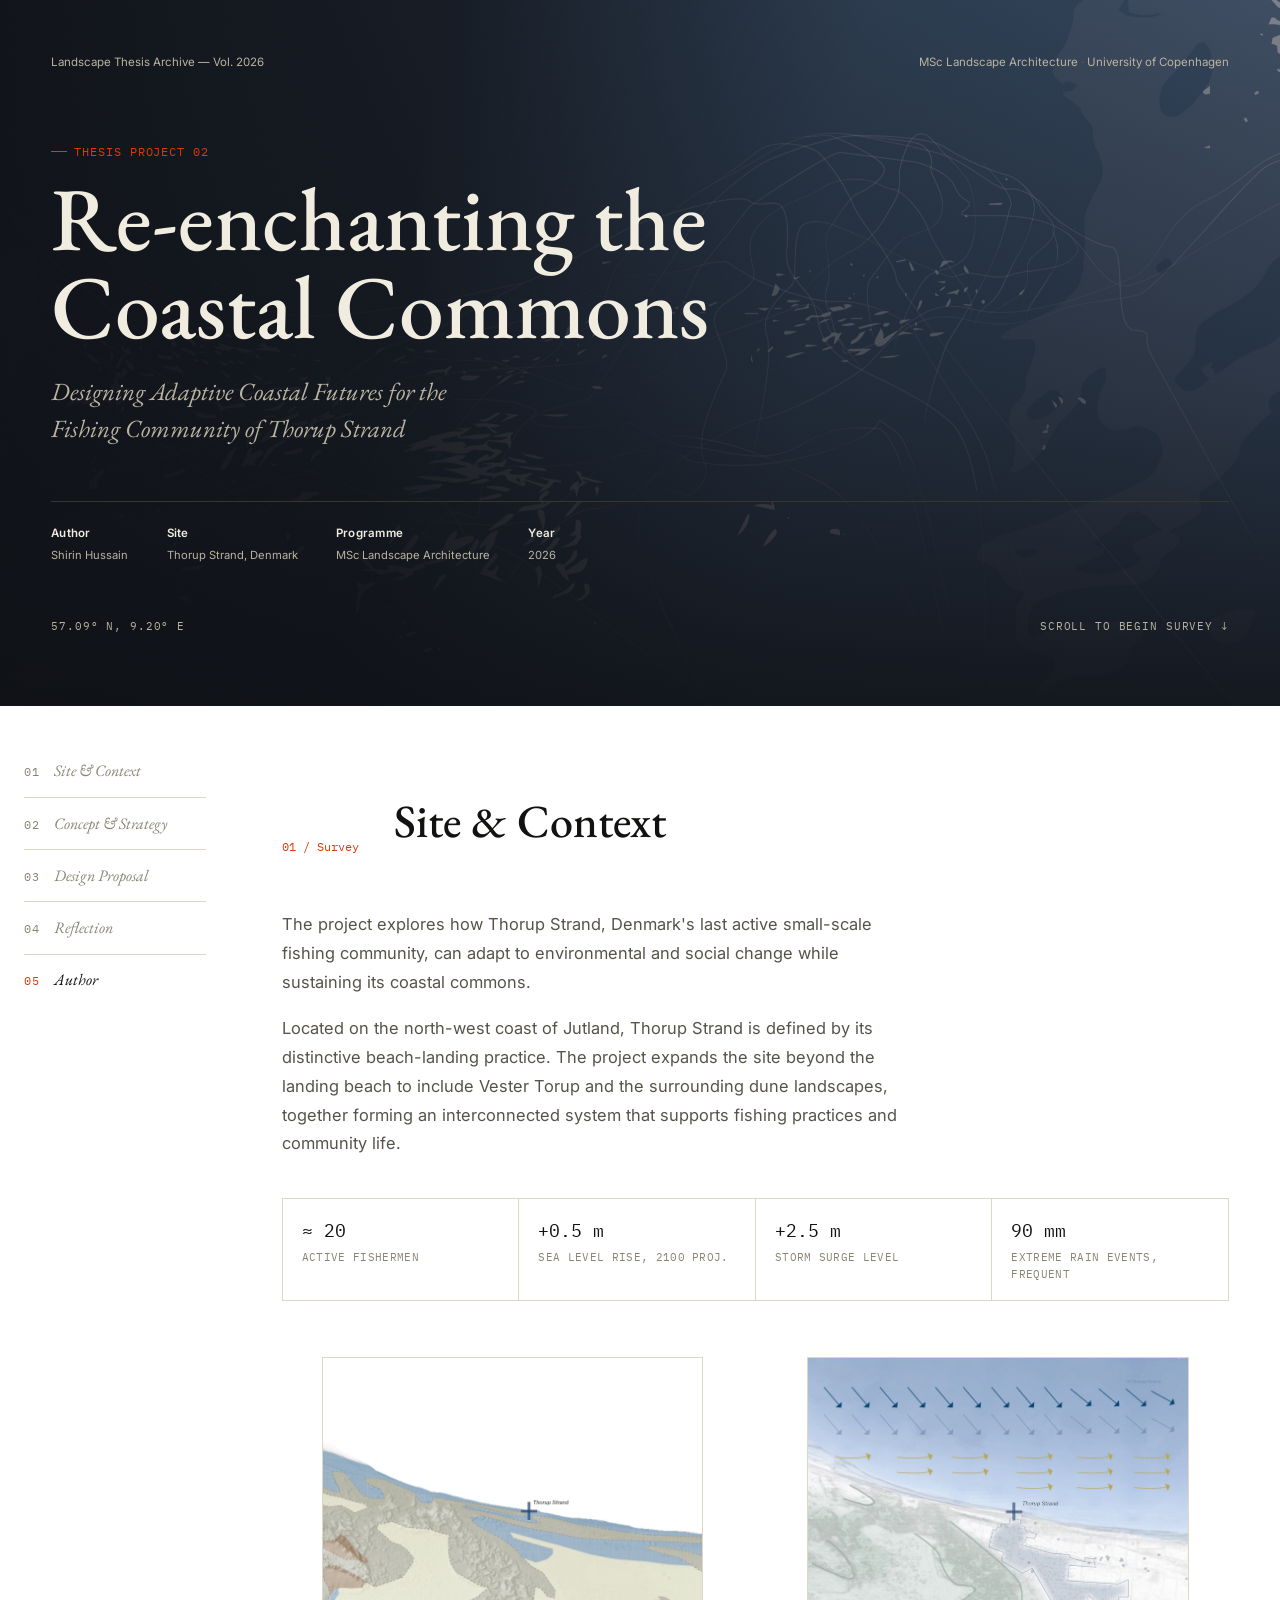
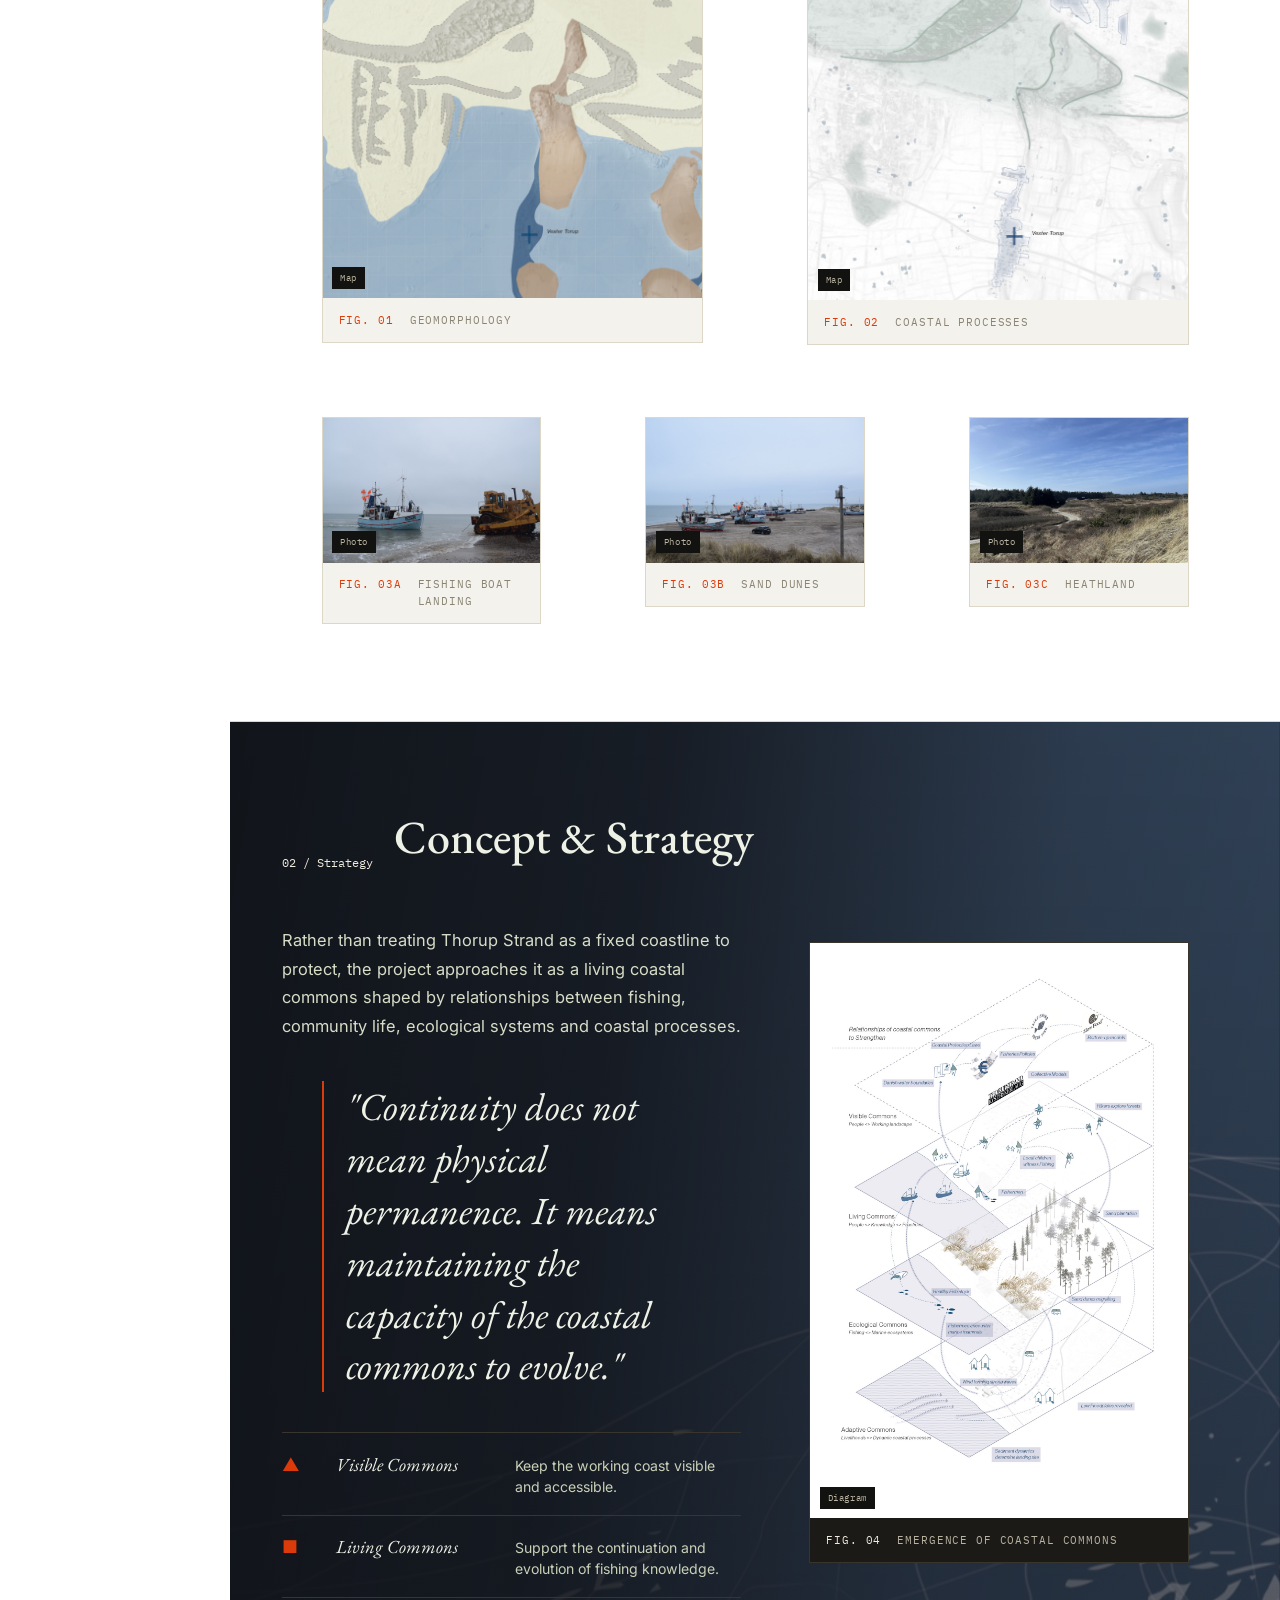
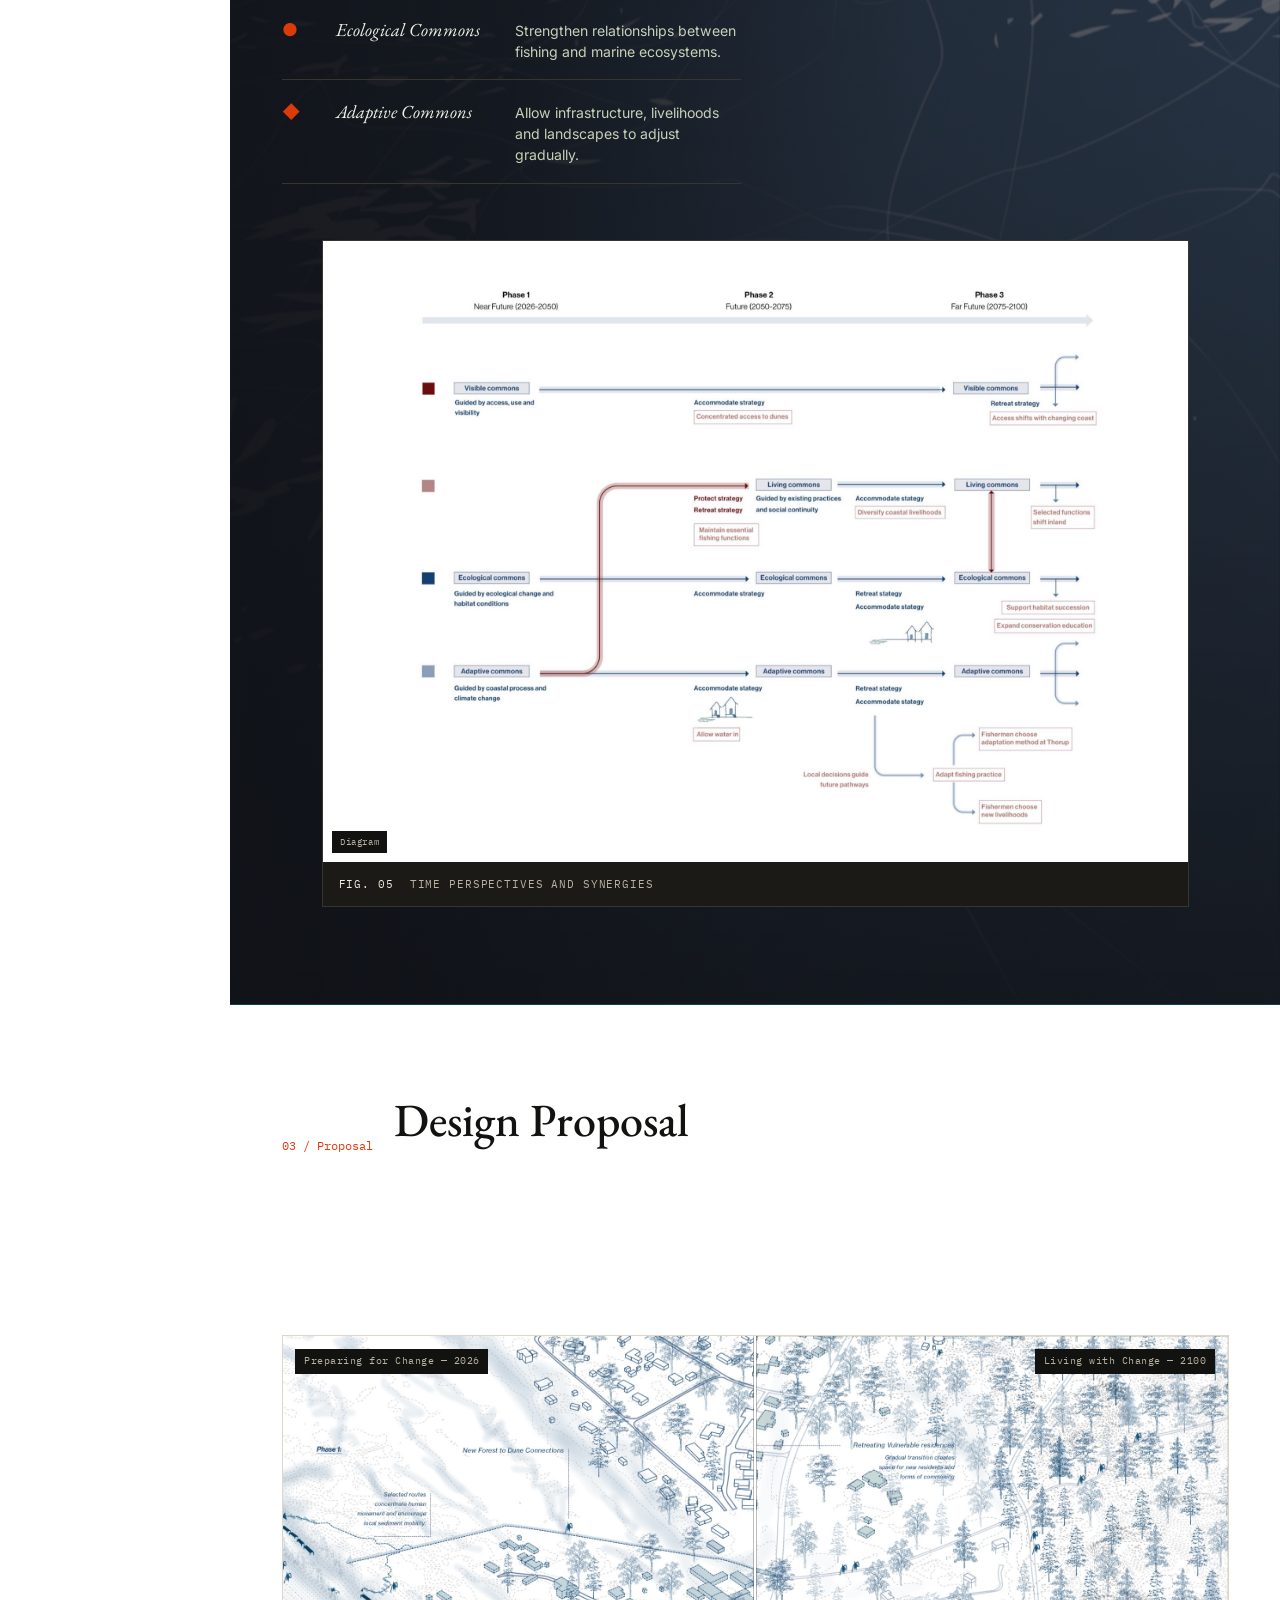
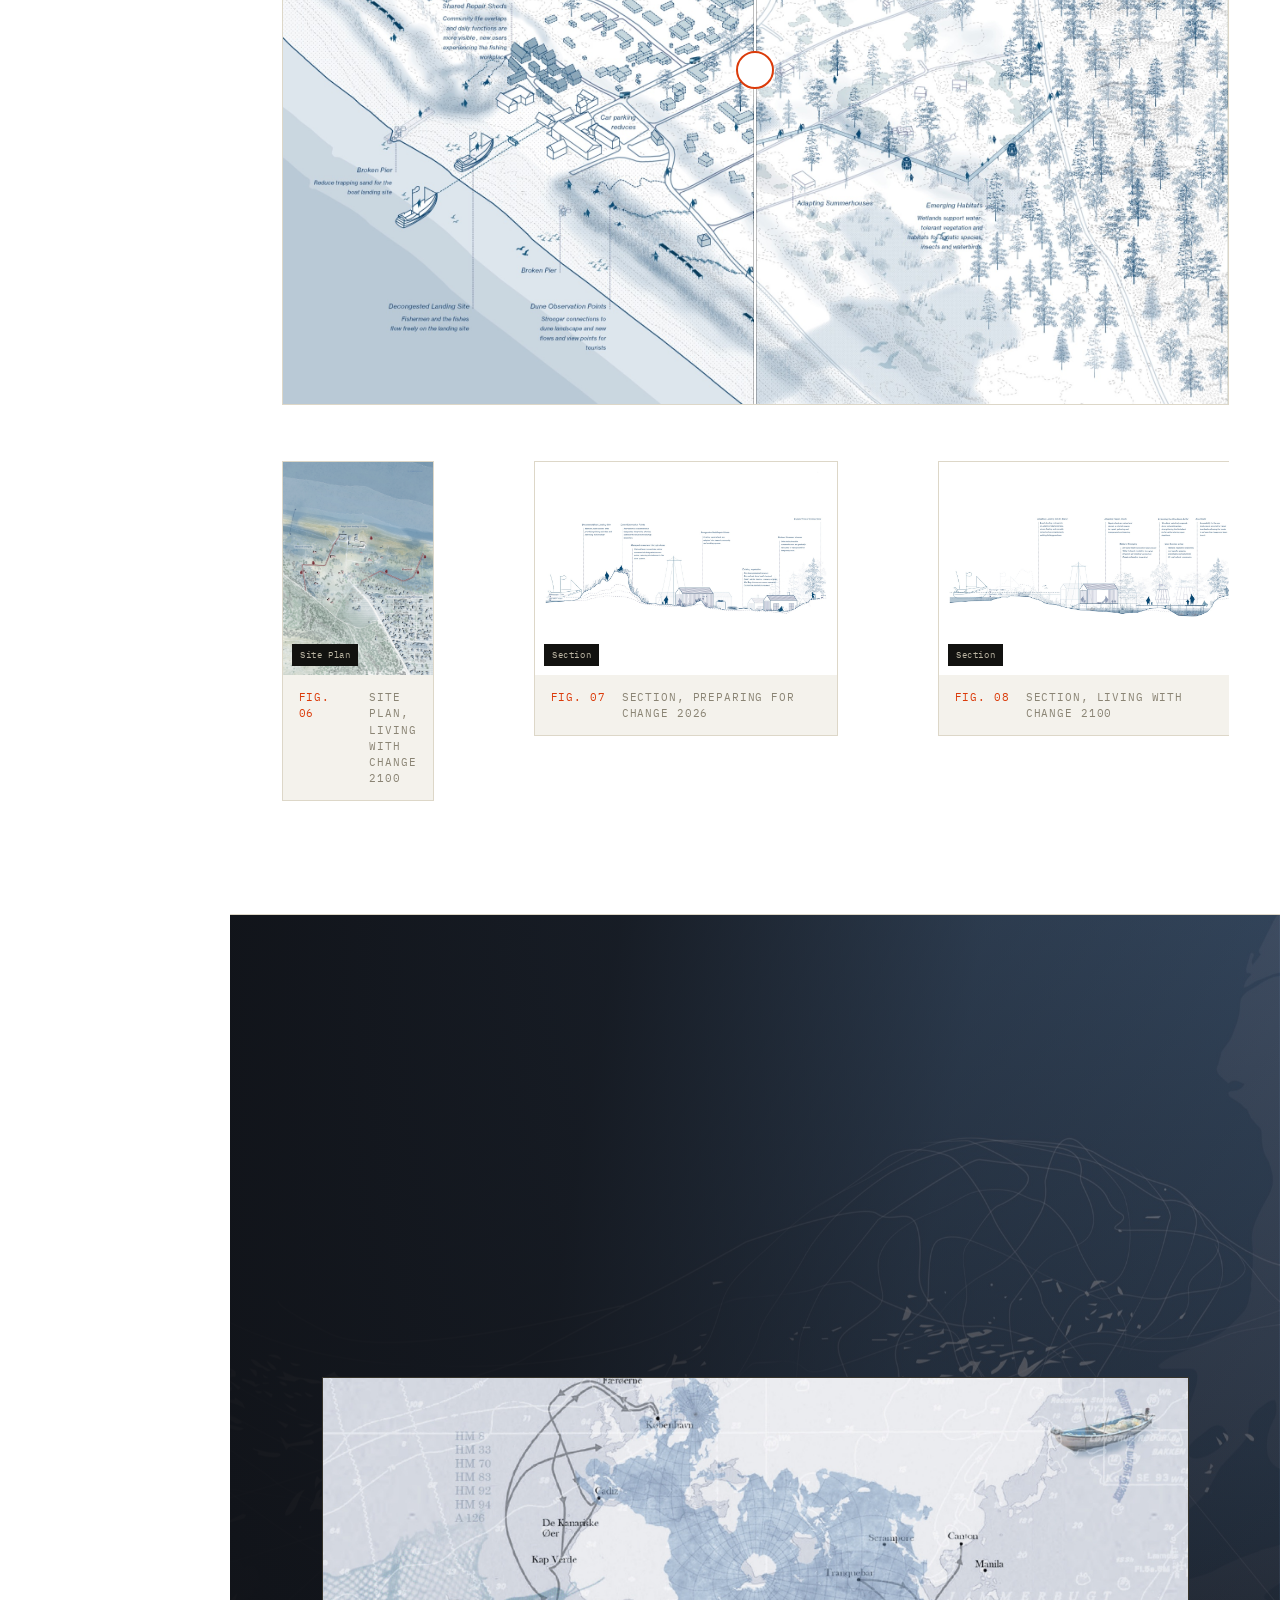
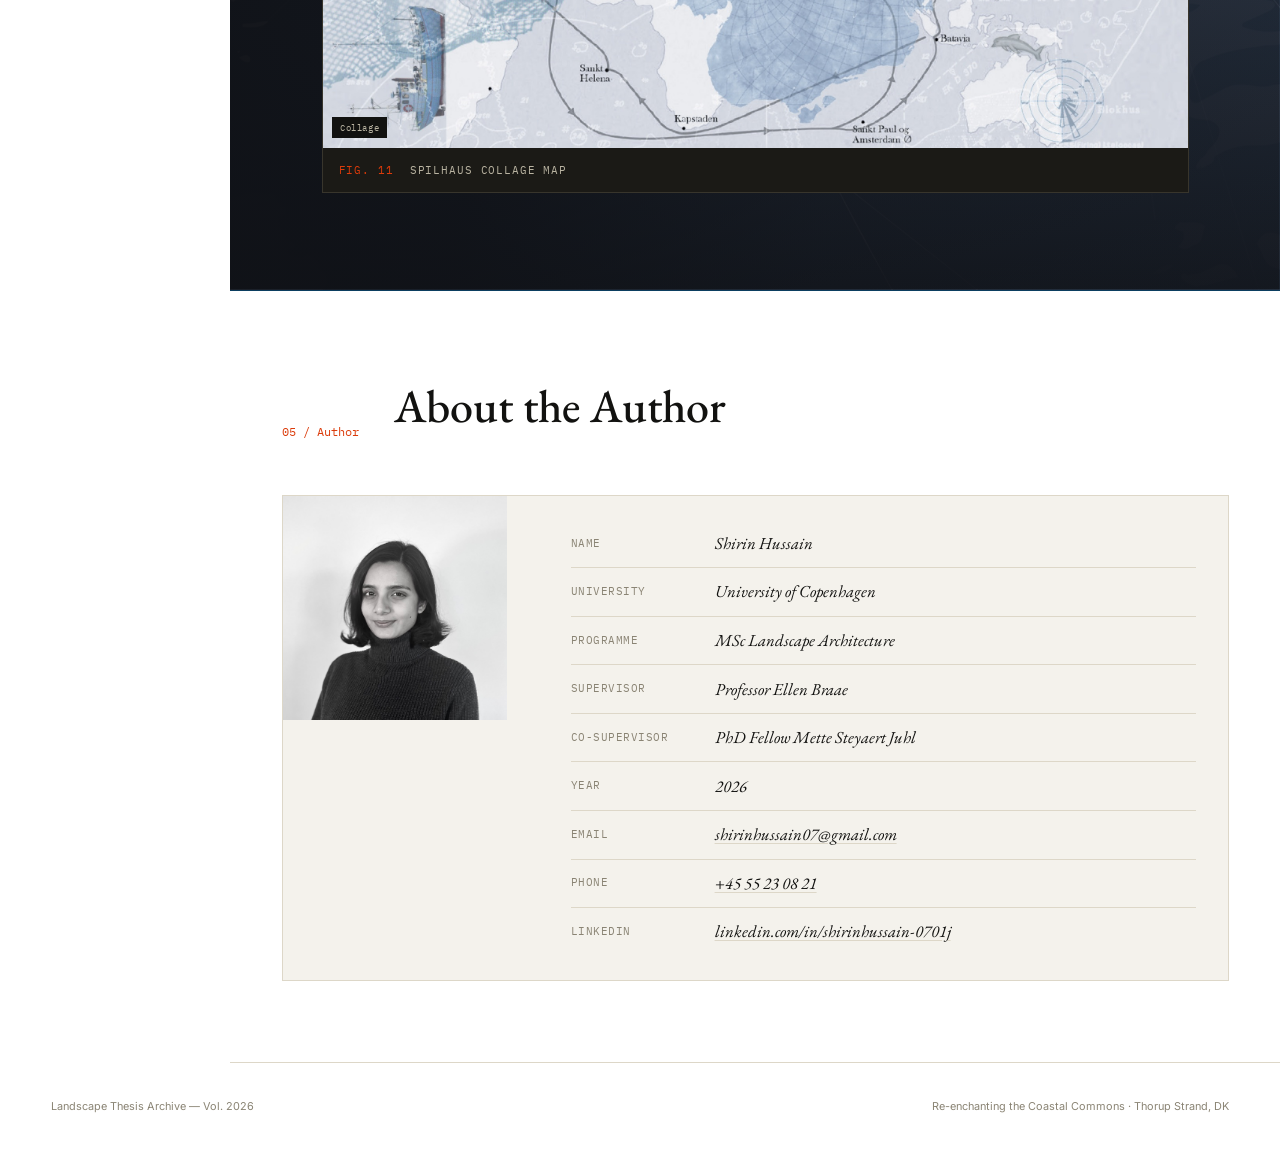
==== shirin-hussain.html @ f8115e75 "Switch site background to white, add author photo, update site text - Recolored --paper token family" ====
<!DOCTYPE html>
<html lang="en">
<head>
<meta charset="UTF-8">
<meta name="viewport" content="width=device-width, initial-scale=1.0">
<title>Re-enchanting the Coastal Commons — Landscape Thesis Archive</title>
<meta name="description" content="How Thorup Strand, Denmark's last active small-scale fishing community, can adapt to environmental and social change while sustaining its coastal commons. MSc thesis in Landscape Architecture, University of Copenhagen.">
<link rel="preconnect" href="https://fonts.googleapis.com">
<link rel="preconnect" href="https://fonts.gstatic.com" crossorigin>
<link href="https://fonts.googleapis.com/css2?family=EB+Garamond:ital,wght@0,400;0,500;1,500&family=Inter:wght@400;500;600&family=IBM+Plex+Mono:wght@400;500&display=swap" rel="stylesheet">
<link rel="stylesheet" href="css/style.css?v=3">
<style>
#concept.on-moss,
#reflection.on-ink{
  background-image:linear-gradient(100deg, rgba(15,17,22,.95) 0%, rgba(15,17,22,.82) 32%, rgba(15,17,22,.35) 62%, rgba(15,17,22,.15) 100%), linear-gradient(180deg, rgba(15,17,22,.25) 0%, rgba(15,17,22,.55) 55%, rgba(15,17,22,.9) 100%), url('assets/shirin-hussain/hero.jpg');
  background-size:cover;
  background-position:center 40%;
  border-bottom-color:#0b3e60;
}
</style>
</head>
<body>

<!-- HERO -->
<section class="hero" style="background-image:linear-gradient(100deg, rgba(15,17,22,.95) 0%, rgba(15,17,22,.82) 32%, rgba(15,17,22,.35) 62%, rgba(15,17,22,.15) 100%), linear-gradient(180deg, rgba(15,17,22,.25) 0%, rgba(15,17,22,.55) 55%, rgba(15,17,22,.9) 100%), url('assets/shirin-hussain/hero.jpg');background-size:cover;background-position:center 40%;">
  <div class="wrap gutter">
    <div class="hero-nav">
      <span>Landscape Thesis Archive — Vol. 2026</span>
      <span>MSc Landscape Architecture <span class="dot">·</span> University of Copenhagen</span>
    </div>

    <div class="hero-body">
      <div class="hero-eyebrow mono">Thesis Project 02</div>
      <h1 class="hero-title">Re-enchanting the Coastal Commons</h1>
      <p class="hero-subtitle">Designing Adaptive Coastal Futures for the Fishing Community of Thorup Strand</p>

      <div class="hero-meta">
        <div><strong>Author</strong>Shirin Hussain</div>
        <div><strong>Site</strong>Thorup Strand, Denmark</div>
        <div><strong>Programme</strong>MSc Landscape Architecture</div>
        <div><strong>Year</strong>2026</div>
      </div>
    </div>

    <div class="hero-coords mono">
      <span>57.09° N, 9.20° E</span>
      <span class="scroll-cue">Scroll to begin survey ↓</span>
    </div>
  </div>
</section>

<div class="shell">
  <nav class="rail" aria-label="Chapters">
    <a href="#site" data-target="site"><span class="n mono">01</span><span class="t">Site &amp; Context</span></a>
    <a href="#concept" data-target="concept"><span class="n mono">02</span><span class="t">Concept &amp; Strategy</span></a>
    <a href="#proposal" data-target="proposal"><span class="n mono">03</span><span class="t">Design Proposal</span></a>
    <a href="#reflection" data-target="reflection"><span class="n mono">04</span><span class="t">Reflection</span></a>
    <a href="#author" data-target="author"><span class="n mono">05</span><span class="t">Author</span></a>
  </nav>

  <main class="main">

    <!-- CHAPTER 01 -->
    <section class="chapter" id="site">
      <div class="wrap">
        <div class="chapter-head reveal pre">
          <span class="chapter-num">01 / Survey</span>
          <h2 class="chapter-title">Site &amp; Context</h2>
        </div>

        <div class="prose reveal pre">
          <p>The project explores how Thorup Strand, Denmark's last active small-scale fishing community, can adapt to environmental and social change while sustaining its coastal commons.</p>
        </div>
        <div class="prose reveal pre">
          <p>Located on the north-west coast of Jutland, Thorup Strand is defined by its distinctive beach-landing practice. The project expands the site beyond the landing beach to include Vester Torup and the surrounding dune landscapes, together forming an interconnected system that supports fishing practices and community life.</p>
        </div>

        <div class="stats reveal pre">
          <div class="stat"><div class="v">≈ 20</div><div class="k mono">Active Fishermen</div></div>
          <div class="stat"><div class="v">+0.5 m</div><div class="k mono">Sea Level Rise, 2100 Proj.</div></div>
          <div class="stat"><div class="v">+2.5 m</div><div class="k mono">Storm Surge Level</div></div>
          <div class="stat"><div class="v">90 mm</div><div class="k mono">Extreme Rain Events, Frequent</div></div>
        </div>

        <div class="plate-grid two even reveal pre">
          <figure class="plate">
            <div class="plate-art" style="aspect-ratio:1544/2200;">
              <img class="plate-img" src="assets/shirin-hussain/fig-01-geomorphology.jpg" alt="Geomorphology map of the Thorup Strand and Vester Torup dune landscape">
              <span class="tag">Map</span>
            </div>
            <figcaption class="plate-cap"><span class="fig mono">Fig. 01</span><span class="desc mono">Geomorphology</span></figcaption>
          </figure>
          <figure class="plate">
            <div class="plate-art" style="aspect-ratio:1539/2200;">
              <img class="plate-img" src="assets/shirin-hussain/fig-02-coastal-processes.jpg" alt="Map of coastal processes affecting Thorup Strand">
              <span class="tag">Map</span>
            </div>
            <figcaption class="plate-cap"><span class="fig mono">Fig. 02</span><span class="desc mono">Coastal processes</span></figcaption>
          </figure>
        </div>

        <div class="plate-grid three reveal pre">
          <figure class="plate">
            <div class="plate-art" style="aspect-ratio:3/2;">
              <img class="plate-img" src="assets/shirin-hussain/fig-03-01-site-photo.jpg" alt="Fishing boat landing site at Thorup Strand">
              <span class="tag">Photo</span>
            </div>
            <figcaption class="plate-cap"><span class="fig mono">Fig. 03A</span><span class="desc mono">Fishing boat landing</span></figcaption>
          </figure>
          <figure class="plate">
            <div class="plate-art" style="aspect-ratio:3/2;">
              <img class="plate-img" src="assets/shirin-hussain/fig-03-02-site-photo.jpg" alt="Sand dunes at Thorup Strand">
              <span class="tag">Photo</span>
            </div>
            <figcaption class="plate-cap"><span class="fig mono">Fig. 03B</span><span class="desc mono">Sand dunes</span></figcaption>
          </figure>
          <figure class="plate">
            <div class="plate-art" style="aspect-ratio:3/2;">
              <img class="plate-img" src="assets/shirin-hussain/fig-03-03-site-photo.jpg" alt="Heathland near Thorup Strand">
              <span class="tag">Photo</span>
            </div>
            <figcaption class="plate-cap"><span class="fig mono">Fig. 03C</span><span class="desc mono">Heathland</span></figcaption>
          </figure>
        </div>
      </div>
    </section>

    <!-- CHAPTER 02 -->
    <section class="chapter on-moss" id="concept">
      <div class="wrap">
        <div class="chapter-head reveal pre">
          <span class="chapter-num">02 / Strategy</span>
          <h2 class="chapter-title">Concept &amp; Strategy</h2>
        </div>

        <div class="split reveal pre">
          <div>
            <div class="prose">
              <p>Rather than treating Thorup Strand as a fixed coastline to protect, the project approaches it as a living coastal commons shaped by relationships between fishing, community life, ecological systems and coastal processes.</p>
            </div>

            <blockquote class="pullquote">"Continuity does not mean physical permanence. It means maintaining the capacity of the coastal commons to evolve."</blockquote>

            <ul class="legend">
              <li><span class="lsym">▲</span><span class="lname">Visible Commons</span><span class="ldesc">Keep the working coast visible and accessible.</span></li>
              <li><span class="lsym">■</span><span class="lname">Living Commons</span><span class="ldesc">Support the continuation and evolution of fishing knowledge.</span></li>
              <li><span class="lsym">●</span><span class="lname">Ecological Commons</span><span class="ldesc">Strengthen relationships between fishing and marine ecosystems.</span></li>
              <li><span class="lsym">◆</span><span class="lname">Adaptive Commons</span><span class="ldesc">Allow infrastructure, livelihoods and landscapes to adjust gradually.</span></li>
            </ul>
          </div>
          <figure class="plate"><div class="plate-art" style="aspect-ratio:1443/2200;"><img class="plate-img" src="assets/shirin-hussain/fig-04-commons-emergence.jpg" alt="Diagram of the emergence of coastal commons"><span class="tag">Diagram</span></div><figcaption class="plate-cap"><span class="fig mono">Fig. 04</span><span class="desc mono">Emergence of coastal commons</span></figcaption></figure>
        </div>

        <div class="plate-grid reveal pre">
          <figure class="plate"><div class="plate-art" style="aspect-ratio:2200/1580;"><img class="plate-img" src="assets/shirin-hussain/fig-05-time-perspectives.jpg" alt="Diagram of time perspectives and synergies"><span class="tag">Diagram</span></div><figcaption class="plate-cap"><span class="fig mono">Fig. 05</span><span class="desc mono">Time perspectives and synergies</span></figcaption></figure>
        </div>
      </div>
    </section>

    <!-- CHAPTER 03 -->
    <section class="chapter" id="proposal">
      <div class="wrap">
        <div class="chapter-head reveal pre">
          <span class="chapter-num">03 / Proposal</span>
          <h2 class="chapter-title">Design Proposal</h2>
        </div>
        <div class="prose reveal pre">
          <p>Two axonometric views of the same stretch of coast, forty years apart — drag to compare Thorup Strand preparing for change in 2026 with the commons living alongside change by 2100.</p>
        </div>

        <div class="compare reveal pre" style="aspect-ratio:2200/1555;">
          <div class="layer existing"><img class="plate-img" src="assets/shirin-hussain/fig-06-slider-2026.jpg" alt="Axonometric view of Thorup Strand preparing for change, 2026"></div>
          <div class="layer proposed" id="compareProposed"><img class="plate-img" src="assets/shirin-hussain/fig-06-slider-2100.jpg" alt="Axonometric view of Thorup Strand living with change, 2100"></div>
          <span class="tag tl">Preparing for Change — 2026</span>
          <span class="tag tr">Living with Change — 2100</span>
          <div class="handle-line" id="compareHandle"></div>
          <input type="range" min="0" max="100" value="50" aria-label="Compare Thorup Strand preparing for change against living with change" id="compareRange">
        </div>

        <div class="gallery-scroll reveal pre">
          <figure class="plate" style="flex:0 0 min(60vw,9.5rem);"><div class="plate-art" style="aspect-ratio:1547/2200;"><img class="plate-img" src="assets/shirin-hussain/fig-06-site-plan.jpg" alt="Site plan, living with change 2100"><span class="tag">Site Plan</span></div><figcaption class="plate-cap"><span class="fig mono">Fig. 06</span><span class="desc mono">Site plan, living with change 2100</span></figcaption></figure>
          <figure class="plate" style="flex:0 0 min(78vw,19rem);"><div class="plate-art" style="aspect-ratio:2200/1555;"><img class="plate-img" src="assets/shirin-hussain/fig-07-section-2026.jpg" alt="Section drawing, preparing for change 2026"><span class="tag">Section</span></div><figcaption class="plate-cap"><span class="fig mono">Fig. 07</span><span class="desc mono">Section, preparing for change 2026</span></figcaption></figure>
          <figure class="plate" style="flex:0 0 min(78vw,19rem);"><div class="plate-art" style="aspect-ratio:2200/1555;"><img class="plate-img" src="assets/shirin-hussain/fig-08-section-2100.jpg" alt="Section drawing, living with change 2100"><span class="tag">Section</span></div><figcaption class="plate-cap"><span class="fig mono">Fig. 08</span><span class="desc mono">Section, living with change 2100</span></figcaption></figure>
          <figure class="plate" style="flex:0 0 min(78vw,18rem);"><div class="plate-art" style="aspect-ratio:2200/1648;"><img class="plate-img" src="assets/shirin-hussain/fig-09-visualization-welcome.jpg" alt="Visualization: slow welcome to change"><span class="tag">Visualization</span></div><figcaption class="plate-cap"><span class="fig mono">Fig. 09</span><span class="desc mono">Slow welcome to change</span></figcaption></figure>
          <figure class="plate" style="flex:0 0 min(78vw,18rem);"><div class="plate-art" style="aspect-ratio:2200/1650;"><img class="plate-img" src="assets/shirin-hussain/fig-10-visualization-living.jpg" alt="Visualization: living with change"><span class="tag">Visualization</span></div><figcaption class="plate-cap"><span class="fig mono">Fig. 10</span><span class="desc mono">Living with change</span></figcaption></figure>
        </div>
      </div>
    </section>

    <!-- CHAPTER 04 -->
    <section class="chapter on-ink" id="reflection">
      <div class="wrap">
        <div class="chapter-head reveal pre">
          <span class="chapter-num">04 / Reflection</span>
          <h2 class="chapter-title">Reflection</h2>
        </div>

        <div class="prose reveal pre">
          <p>Thorup Strand demonstrates that the future of a coastal community depends not only on the physical condition of its landscape, but also on the capacity of relationships between people, practices, institutions and environments to adapt and endure. Re-enchanting the coastal commons is therefore not about preserving an idealised past, but about recognising and strengthening the social, ecological and cultural relationships that allow communities to navigate uncertainty and shape their own futures.</p>
        </div>

        <div class="plate-grid reveal pre">
          <figure class="plate">
            <div class="plate-art" style="aspect-ratio:2200/940;"><img class="plate-img" src="assets/shirin-hussain/fig-11-spilhaus-map.jpg" alt="Spilhaus collage map"><span class="tag">Collage</span></div>
            <figcaption class="plate-cap"><span class="fig mono">Fig. 11</span><span class="desc mono">Spilhaus collage map</span></figcaption>
          </figure>
        </div>
      </div>
    </section>

    <!-- CHAPTER 05 -->
    <section class="chapter" id="author">
      <div class="wrap">
        <div class="chapter-head reveal pre">
          <span class="chapter-num">05 / Author</span>
          <h2 class="chapter-title">About the Author</h2>
        </div>

        <div class="author-card reveal pre">
          <figure class="plate author-photo">
            <div class="plate-art" style="aspect-ratio:1/1;">
              <img class="plate-img" src="assets/shirin-hussain/author-photo.jpg" alt="Portrait of Shirin Hussain">
            </div>
          </figure>
          <dl class="author-fields">
            <div><dt>Name</dt><dd>Shirin Hussain</dd></div>
            <div><dt>University</dt><dd>University of Copenhagen</dd></div>
            <div><dt>Programme</dt><dd>MSc Landscape Architecture</dd></div>
            <div><dt>Supervisor</dt><dd>Professor Ellen Braae</dd></div>
            <div><dt>Co-Supervisor</dt><dd>PhD Fellow Mette Steyaert Juhl</dd></div>
            <div><dt>Year</dt><dd>2026</dd></div>
            <div><dt>Email</dt><dd><a href="mailto:shirinhussain07@gmail.com">shirinhussain07@gmail.com</a></dd></div>
            <div><dt>Phone</dt><dd><a href="tel:+4555230821">+45 55 23 08 21</a></dd></div>
            <div><dt>LinkedIn</dt><dd><a href="https://www.linkedin.com/in/shirinhussain-0701j/" target="_blank" rel="noopener">linkedin.com/in/shirinhussain-0701j</a></dd></div>
          </dl>
        </div>
      </div>
    </section>
  </main>
</div>

<footer>
  <span>Landscape Thesis Archive — Vol. 2026</span>
  <span>Re-enchanting the Coastal Commons · Thorup Strand, DK</span>
</footer>

<script src="js/main.js?v=3"></script>
</body>
</html>
---- css/style.css ----
:root{
  --ink:#121210;
  --ink-2:#1b1a16;
  --line-on-ink:#38352c;
  --paper-on-ink:#f1ece0;
  --paper-on-ink-soft:#b9b3a1;

  --paper:#ffffff;
  --paper-2:#f4f2ec;
  --paper-3:#eae6da;
  --line:#ddd7c8;
  --ink-soft:#57534a;
  --ink-faint:#8a8474;

  --signal:#db3b0a;
  --signal-ink:#8f2708;
  --moss:#38442e;
  --moss-2:#4c5a3d;
  --moss-tint:#dbe1c9;
  --moss-ink:#eef1e5;

  --font-display:'EB Garamond','Iowan Old Style',Georgia,serif;
  --font-body:'Inter',-apple-system,BlinkMacSystemFont,'Segoe UI',sans-serif;
  --font-mono:'IBM Plex Mono','SF Mono',Consolas,monospace;

  color-scheme: light;
}

*{box-sizing:border-box;}
html{scroll-behavior:smooth;}
body{
  margin:0;
  background:var(--paper);
  color:var(--ink);
  font-family:var(--font-body);
  font-size:16px;
  line-height:1.5;
  -webkit-font-smoothing:antialiased;
}
img{max-width:100%;}
h1,h2,h3{font-family:var(--font-display);font-weight:500;margin:0;text-wrap:balance;}
p{margin:0;}
a{color:inherit;}
.mono{font-family:var(--font-mono);text-transform:uppercase;letter-spacing:.08em;}
.wrap{padding-inline:clamp(1.25rem,4vw,3.5rem);}
.gutter{max-width:1400px;margin-inline:auto;}

/* ---------- reveal-on-scroll: visible by default, JS only enhances ---------- */
.reveal.pre{opacity:0;transform:translateY(14px);}
.reveal{transition:opacity .7s ease, transform .7s ease;}
.reveal.in{opacity:1;transform:none;}
@media (prefers-reduced-motion:reduce){
  .reveal, .reveal.pre{transition:none;opacity:1;transform:none;}
  html{scroll-behavior:auto;}
}

/* ================= HERO ================= */
.hero{
  position:relative;
  background:var(--ink);
  color:var(--paper-on-ink);
  overflow:hidden;
  padding-block:clamp(2.5rem,6vh,4.5rem) clamp(3rem,8vh,5.5rem);
}
.hero-topo{
  position:absolute;inset:0;
  opacity:.55;
  pointer-events:none;
}
.hero-topo path{
  fill:none;
  stroke:var(--line-on-ink);
  stroke-width:1;
}
.hero-topo path.hl{stroke:var(--signal);stroke-width:1.1;opacity:.8;}
@media (prefers-reduced-motion:no-preference){
  .hero-topo{animation:drift 46s linear infinite;}
}
@keyframes drift{
  0%{transform:translate(0,0);}
  50%{transform:translate(-1.2%, .8%);}
  100%{transform:translate(0,0);}
}

.hero-nav{
  display:flex;justify-content:space-between;align-items:baseline;
  gap:1rem;flex-wrap:wrap;
  font-size:.72rem;
  color:var(--paper-on-ink-soft);
  padding-bottom:clamp(2.5rem,8vh,6rem);
  position:relative;z-index:1;
}
.hero-nav .dot{color:var(--signal);}

.hero-body{position:relative;z-index:1;}
.hero-eyebrow{
  font-size:.72rem;color:var(--signal);margin-bottom:.9rem;
  display:flex;gap:.6em;align-items:center;
}
.hero-eyebrow::before{content:"";width:1.4em;height:1px;background:var(--signal);display:inline-block;}
.hero-title{
  font-size:clamp(2.8rem,7vw,6rem);
  line-height:.98;
  max-width:16ch;
}
.hero-subtitle{
  font-family:var(--font-display);
  font-style:italic;
  font-size:clamp(1.15rem,2.4vw,1.55rem);
  color:var(--paper-on-ink-soft);
  max-width:34ch;
  margin-top:1.4rem;
}
.hero-deck{
  font-family:var(--font-display);
  font-style:italic;
  font-size:clamp(1.15rem,2.4vw,1.55rem);
  color:var(--paper-on-ink-soft);
  max-width:34ch;
  margin-top:1.4rem;
}
.hero-meta{
  margin-top:clamp(2.5rem,6vh,4rem);
  display:flex;flex-wrap:wrap;gap:1.6rem 2.4rem;
  font-size:.7rem;color:var(--paper-on-ink-soft);
  border-top:1px solid var(--line-on-ink);
  padding-top:1.4rem;
}
.hero-meta strong{display:block;color:var(--paper-on-ink);font-family:var(--font-body);font-weight:600;font-size:.72rem;margin-bottom:.3rem;letter-spacing:.02em;text-transform:none;}
.hero-coords{
  position:relative;z-index:1;
  margin-top:clamp(2.5rem,6vh,4rem);
  display:flex;justify-content:space-between;align-items:flex-end;
  font-size:.68rem;color:var(--paper-on-ink-soft);
  flex-wrap:wrap;gap:1rem;
}
.scalebar{display:flex;align-items:center;gap:.5rem;}
.scalebar svg{display:block;}

/* ================= LAYOUT SHELL ================= */
.shell{
  display:grid;
  grid-template-columns:auto 1fr;
  align-items:start;
}
.rail{
  display:none;
}
@media (min-width:900px){
  .rail{
    display:flex;flex-direction:column;
    gap:0;
    position:sticky;top:3.5rem;
    padding:2.5rem 1.5rem;
    width:min(15rem,18vw);
    align-self:start;
  }
  .rail a{
    display:flex;gap:.9rem;align-items:baseline;
    text-decoration:none;color:var(--ink-faint);
    font-size:.74rem;
    padding-block:.85rem;
    border-top:1px solid var(--line);
    transition:color .25s ease;
  }
  .rail a:first-child{border-top:none;}
  .rail a .n{font-family:var(--font-mono);color:var(--ink-faint);}
  .rail a .t{font-family:var(--font-display);font-size:1rem;font-style:italic;}
  .rail a.active{color:var(--ink);}
  .rail a.active .n{color:var(--signal);}
}
.main{min-width:0;}

/* ================= CHAPTER SCAFFOLD ================= */
.chapter{
  padding-block:clamp(3.5rem,9vh,6.5rem);
  border-bottom:1px solid var(--line);
}
.chapter.on-ink{background:var(--ink);color:var(--paper-on-ink);border-bottom-color:var(--line-on-ink);}
.chapter.on-moss{background:var(--moss);color:var(--moss-ink);border-bottom-color:var(--moss-2);}
.chapter-head{
  display:grid;grid-template-columns:1fr;gap:1rem;
  margin-bottom:clamp(2.5rem,6vh,4rem);
}
@media (min-width:760px){
  .chapter-head{grid-template-columns:6rem 1fr;align-items:end;}
}
.chapter-num{font-family:var(--font-mono);font-size:.78rem;color:var(--signal);}
.on-moss .chapter-num{color:var(--paper-on-ink);}
.chapter-title{font-size:clamp(1.9rem,3.6vw,2.9rem);}

.prose{
  max-width:62ch;
  font-size:1.03rem;
  line-height:1.75;
  color:var(--ink-soft);
}
.on-ink .prose, .on-moss .prose{color:var(--paper-on-ink-soft);}
.on-moss .prose{color:#d7ddc7;}
.prose + .prose{margin-top:1.1rem;}
.prose mark{
  background:none;color:var(--signal);font-style:italic;font-family:var(--font-display);
  text-decoration:underline;text-decoration-color:var(--signal);text-underline-offset:.15em;
}

/* stat strip */
.stats{
  display:grid;grid-template-columns:repeat(2,1fr);gap:1px;
  background:var(--line);
  margin-block:2.5rem;
  border:1px solid var(--line);
}
@media (min-width:640px){.stats{grid-template-columns:repeat(4,1fr);}}
.stat{background:var(--paper);padding:1.1rem 1.2rem;}
.stat .v{font-family:var(--font-mono);font-size:1.15rem;font-variant-numeric:tabular-nums;}
.stat .k{font-size:.68rem;color:var(--ink-faint);margin-top:.3rem;letter-spacing:.03em;}

/* ---------- plates ---------- */
.plate-grid{
  display:grid;gap:1.5rem;
  margin-top:2.5rem;
  align-items:start;
}
@media (min-width:760px){
  .plate-grid.two{grid-template-columns:1.3fr 1fr;}
  .plate-grid.two.even{grid-template-columns:1fr 1fr;}
  .plate-grid.three{grid-template-columns:repeat(3,1fr);}
  .plate-grid.concept{grid-template-columns:repeat(2,1fr);}
  .plate-grid.concept .plate:nth-child(3){grid-column:1 / -1;}
  .plate-grid.concept .plate:nth-child(3) .plate-art{aspect-ratio:16/9;}
}
.plate{
  border:1px solid var(--line);
  background:var(--paper-2);
  position:relative;
}
.on-ink .plate, .on-moss .plate{border-color:var(--line-on-ink);background:var(--ink-2);}
.plate-art{
  aspect-ratio:4/3;
  position:relative;
  overflow:hidden;
  background:
    repeating-linear-gradient(115deg, transparent 0 18px, rgba(18,18,16,.06) 18px 19px),
    linear-gradient(155deg,var(--art-a,#cabf9f),var(--art-b,#a89a76));
}
.plate-art::before{
  content:"";position:absolute;inset:0;
  background-image:
    radial-gradient(circle at 30% 35%, rgba(255,255,255,.35), transparent 45%),
    radial-gradient(circle at 75% 70%, rgba(0,0,0,.18), transparent 50%);
}
.plate-img{
  position:absolute;inset:0;
  width:100%;height:100%;
  object-fit:cover;display:block;
}
.plate-art .north{
  position:absolute;top:.7rem;right:.7rem;
  width:1.6rem;height:1.6rem;
  transition:transform .4s ease;
}
.plate:hover .plate-art .north{transform:rotate(8deg);}
.plate-art .tag{
  position:absolute;bottom:.6rem;left:.6rem;
  font-size:.58rem;letter-spacing:.06em;
  background:var(--ink);color:var(--paper-on-ink-soft);
  padding:.25rem .5rem;font-family:var(--font-mono);
}
.plate-cap{
  padding:.85rem 1rem;
  display:flex;justify-content:space-between;gap:1rem;
  font-size:.68rem;letter-spacing:.03em;
}
.plate-cap .fig{color:var(--signal);}
.plate-cap .desc{color:var(--ink-faint);flex:1;}
.on-ink .plate-cap .desc,.on-moss .plate-cap .desc{color:var(--paper-on-ink-soft);}
.on-moss .plate-cap .fig{color:var(--paper-on-ink);}

/* text + companion image, side by side */
.split{display:grid;gap:1.75rem;align-items:start;}
@media (min-width:760px){
  .split{grid-template-columns:1fr 1fr;}
}
.split-figs{display:flex;flex-direction:column;gap:1.5rem;}

/* pull quote */
.pullquote{
  font-family:var(--font-display);font-style:italic;
  font-size:clamp(1.5rem,3.4vw,2.4rem);
  line-height:1.35;max-width:22ch;
  margin-block:2.5rem;
  padding-left:1.4rem;border-left:2px solid var(--signal);
}
.on-moss .pullquote{color:var(--moss-ink);}

/* legend list */
.legend{list-style:none;margin:2.5rem 0 0;padding:0;display:grid;gap:0;border-top:1px solid var(--line-on-ink);}
.legend li{
  display:grid;grid-template-columns:2.2rem 10rem 1fr;gap:1.2rem;
  padding-block:1.1rem;border-bottom:1px solid var(--line-on-ink);
  align-items:baseline;
}
@media (max-width:640px){.legend li{grid-template-columns:2rem 1fr;}
  .legend li .ldesc{grid-column:2;}
}
.legend .lsym{color:var(--signal);font-size:1.1rem;}
.legend .lname{font-family:var(--font-display);font-size:1.15rem;font-style:italic;}
.legend .ldesc{font-size:.88rem;color:#c9d0b8;}

/* horizontal gallery */
.gallery-scroll{
  display:flex;gap:1.25rem;overflow-x:auto;
  align-items:flex-start;
  margin-top:2.5rem;padding-bottom:1rem;
  scroll-snap-type:x proximity;
  -webkit-overflow-scrolling:touch;
}
.gallery-scroll .plate{flex:0 0 min(78vw,22rem);scroll-snap-align:start;}
.gallery-scroll::-webkit-scrollbar{height:6px;}
.gallery-scroll::-webkit-scrollbar-thumb{background:var(--line);}

/* compare slider */
.compare{
  position:relative;margin-top:2.5rem;
  border:1px solid var(--line);
  aspect-ratio:16/9;overflow:hidden;
  user-select:none;
  max-width:100%;
}
.compare .layer{position:absolute;inset:0;}
.compare .existing{background:linear-gradient(150deg,#cabf9f,#8f8564);}
.compare .proposed{
  background:linear-gradient(150deg,#a9c19a,#4c5a3d);
  clip-path:inset(0 0 0 50%);
}
.compare .tag{
  position:absolute;top:.8rem;font-family:var(--font-mono);font-size:.62rem;
  letter-spacing:.05em;background:var(--ink);color:var(--paper-on-ink-soft);padding:.3rem .55rem;
}
.compare .tag.tl{left:.8rem;}
.compare .tag.tr{right:.8rem;}
.compare input[type="range"]{
  position:absolute;inset:0;width:100%;height:100%;
  margin:0;appearance:none;background:transparent;cursor:ew-resize;
}
.compare input[type="range"]::-webkit-slider-thumb{
  appearance:none;width:2.4rem;height:2.4rem;border-radius:50%;
  background:var(--paper);border:2px solid var(--signal);
  margin-top:0;
}
.handle-line{
  position:absolute;top:0;bottom:0;width:2px;background:var(--paper);
  left:50%;pointer-events:none;transform:translateX(-1px);
  box-shadow:0 0 0 1px rgba(0,0,0,.25);
}

/* colophon */
.colophon{
  margin-top:3rem;border-top:1px solid var(--line-on-ink);padding-top:2rem;
  display:grid;gap:1.3rem 2rem;grid-template-columns:repeat(2,1fr);
}
@media (min-width:640px){.colophon{grid-template-columns:repeat(3,1fr);}}
.colophon dt{font-size:.62rem;color:var(--paper-on-ink-soft);letter-spacing:.06em;text-transform:uppercase;font-family:var(--font-mono);}
.colophon dd{margin:.35rem 0 0;font-family:var(--font-display);font-size:1.05rem;font-style:italic;}

/* author card */
.author-card{
  display:grid;gap:2rem;
  grid-template-columns:1fr;
  margin-top:1rem;
  border:1px solid var(--line);
  background:var(--paper-2);
}
@media (min-width:700px){
  .author-card{grid-template-columns:14rem 1fr;}
}
.author-photo{margin:0;border:none;background:none;}
.author-photo .plate-art{aspect-ratio:3/4;}
.author-fields{
  margin:0;padding:1.5rem clamp(1.25rem,3vw,2rem);
  display:grid;gap:0;align-content:center;
}
.author-fields div{
  display:grid;grid-template-columns:8rem 1fr;gap:1rem;
  padding-block:.7rem;border-bottom:1px solid var(--line);
}
@media (max-width:520px){
  .author-fields div{grid-template-columns:1fr;gap:.2rem;}
}
.author-fields div:last-child{border-bottom:none;}
.author-fields dt{font-family:var(--font-mono);font-size:.66rem;text-transform:uppercase;letter-spacing:.05em;color:var(--ink-faint);align-self:center;}
.author-fields dd{margin:0;font-family:var(--font-display);font-size:1.05rem;font-style:italic;align-self:center;}
.author-fields dd a{text-decoration:underline;text-decoration-color:var(--line);text-underline-offset:.15em;}
.author-fields dd a:hover{text-decoration-color:currentColor;}

footer{
  padding:2.2rem clamp(1.25rem,4vw,3.5rem);
  display:flex;justify-content:space-between;flex-wrap:wrap;gap:1rem;
  font-size:.68rem;color:var(--ink-faint);
  background:var(--paper);
}
footer .back{color:var(--ink-faint);text-decoration:none;border-bottom:1px solid var(--line);}
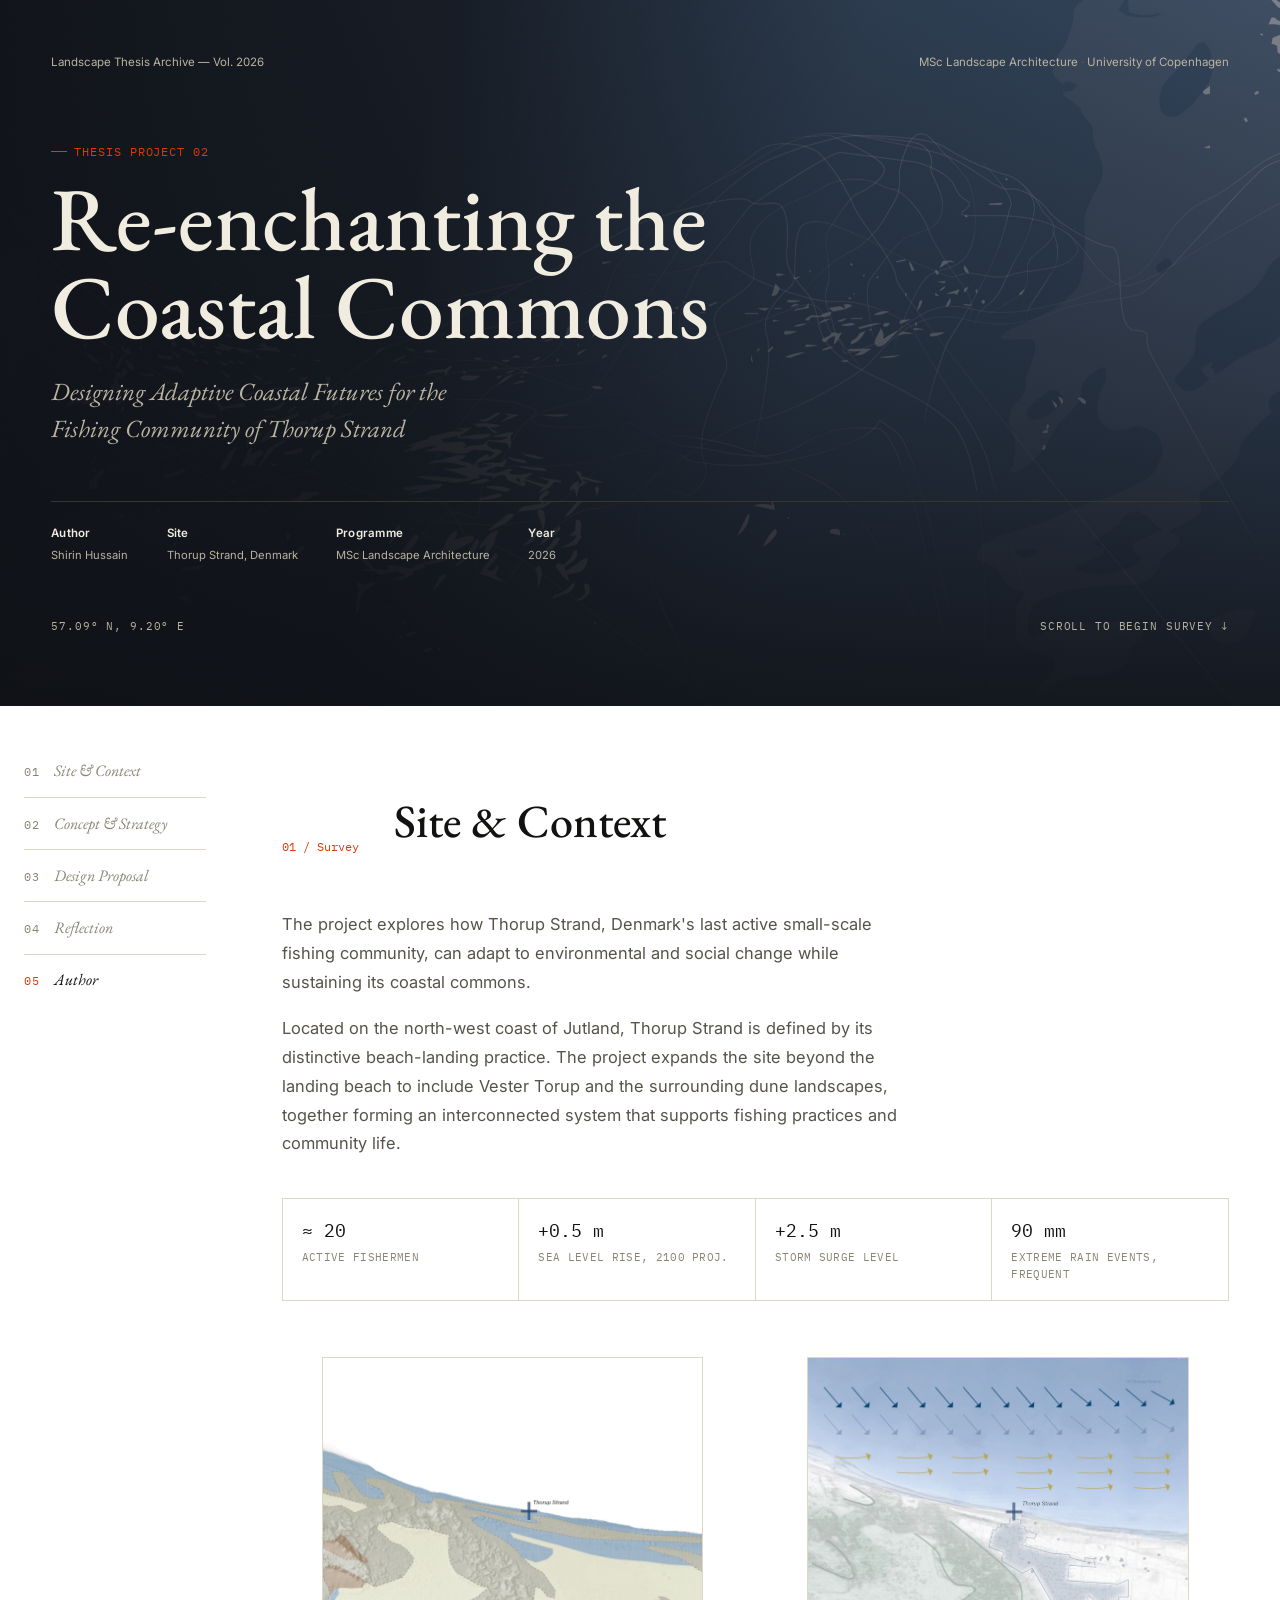
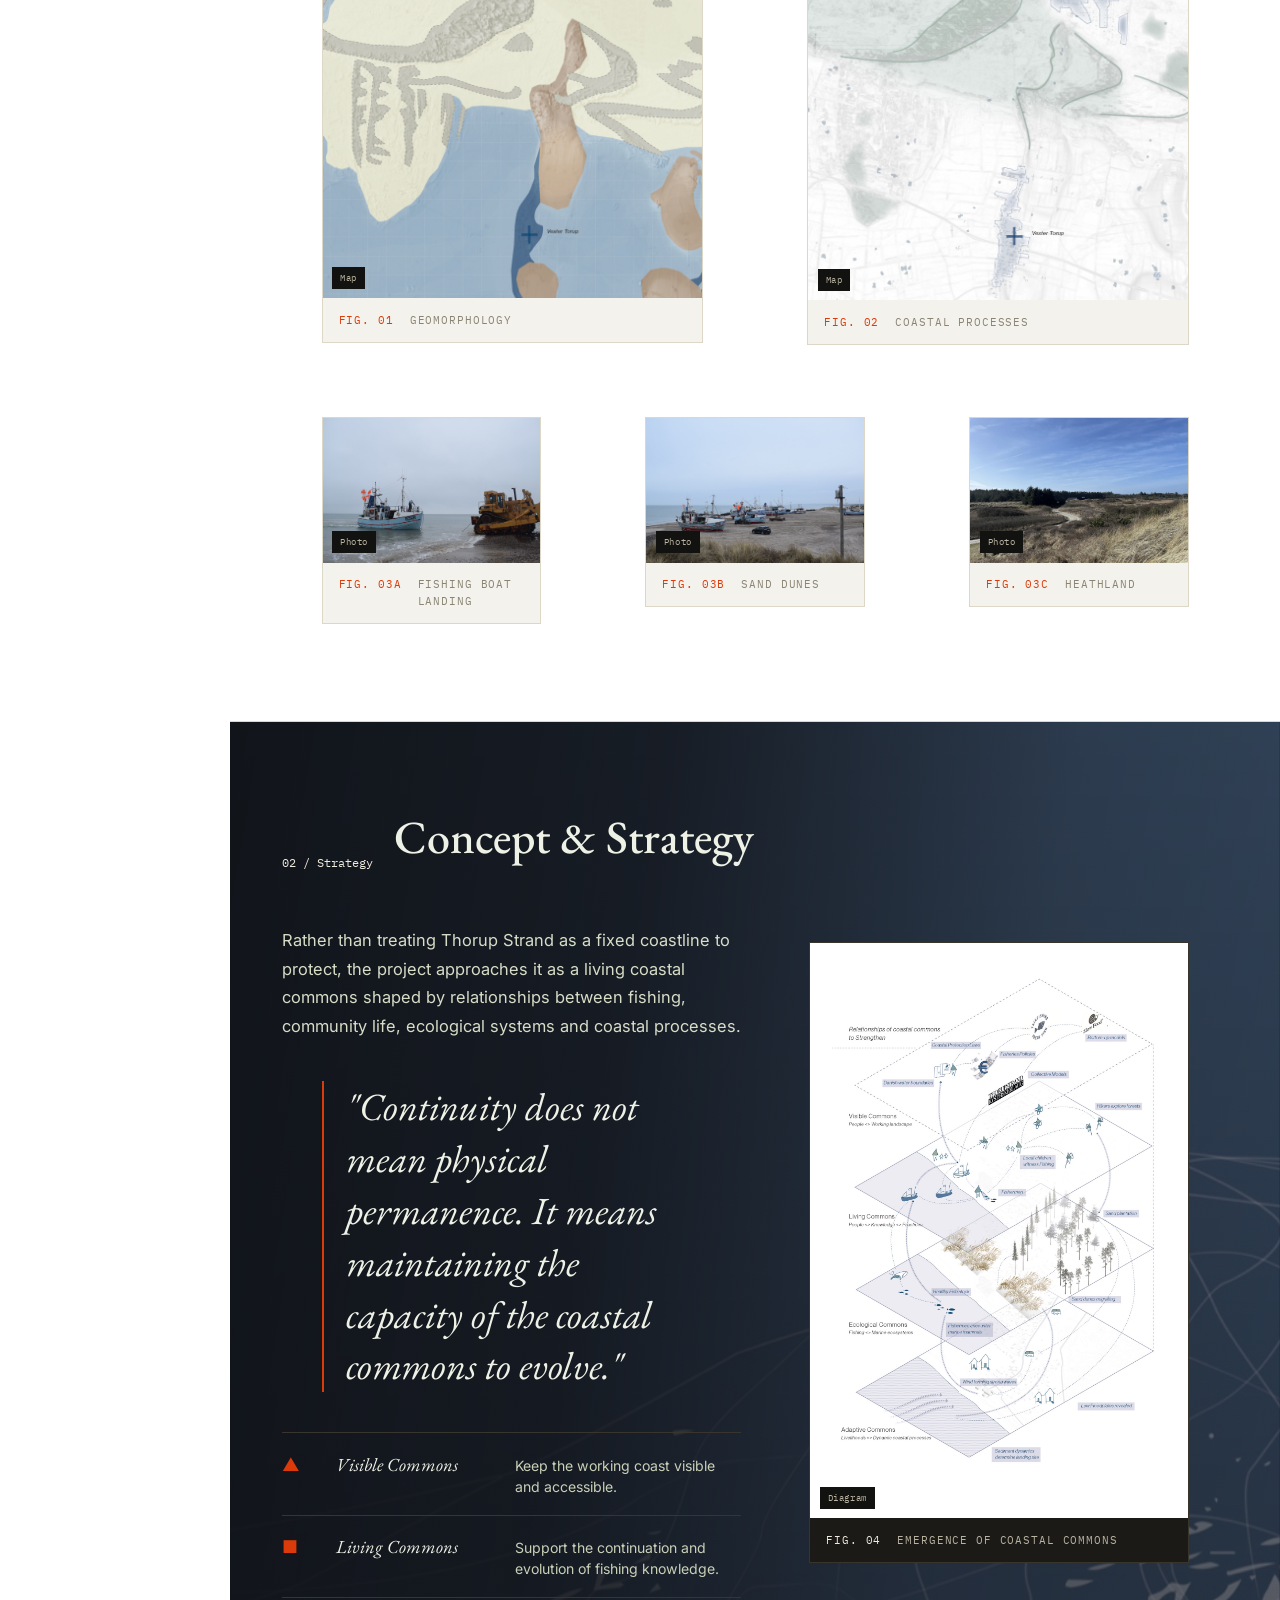
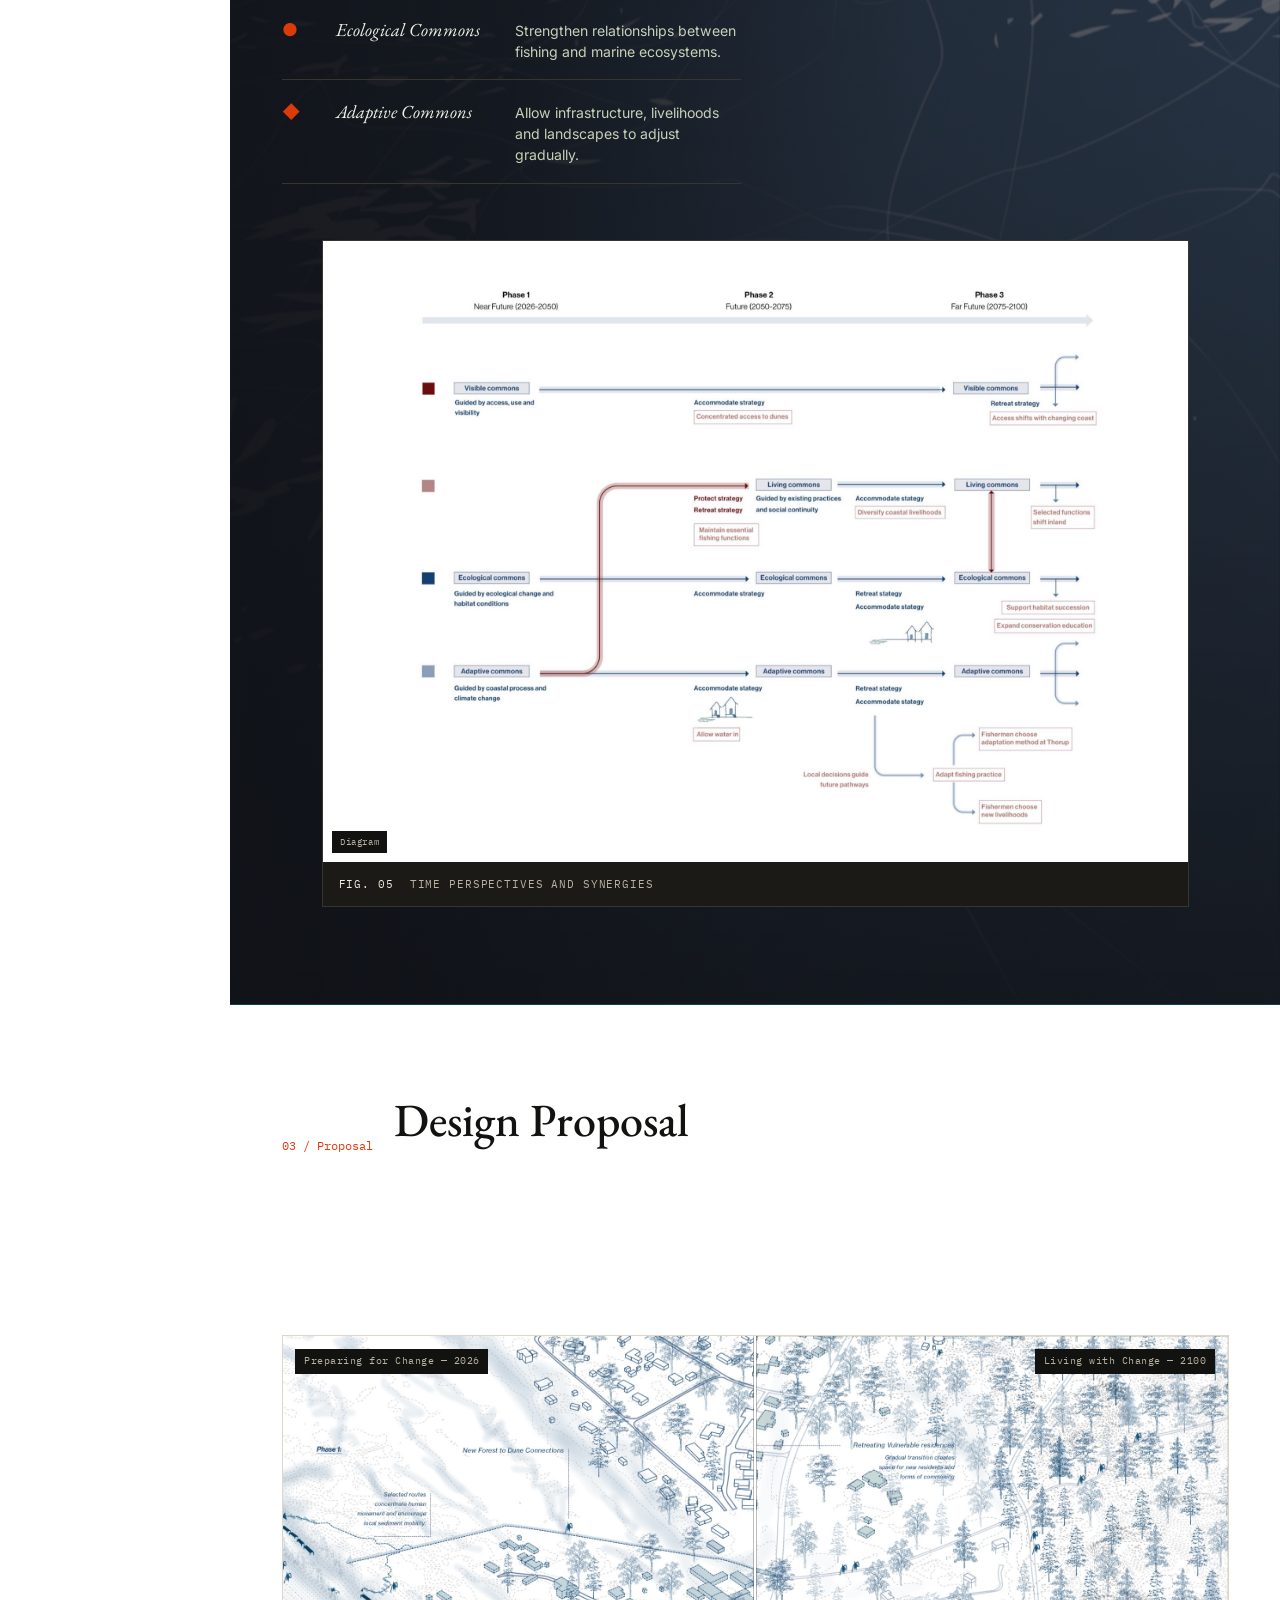
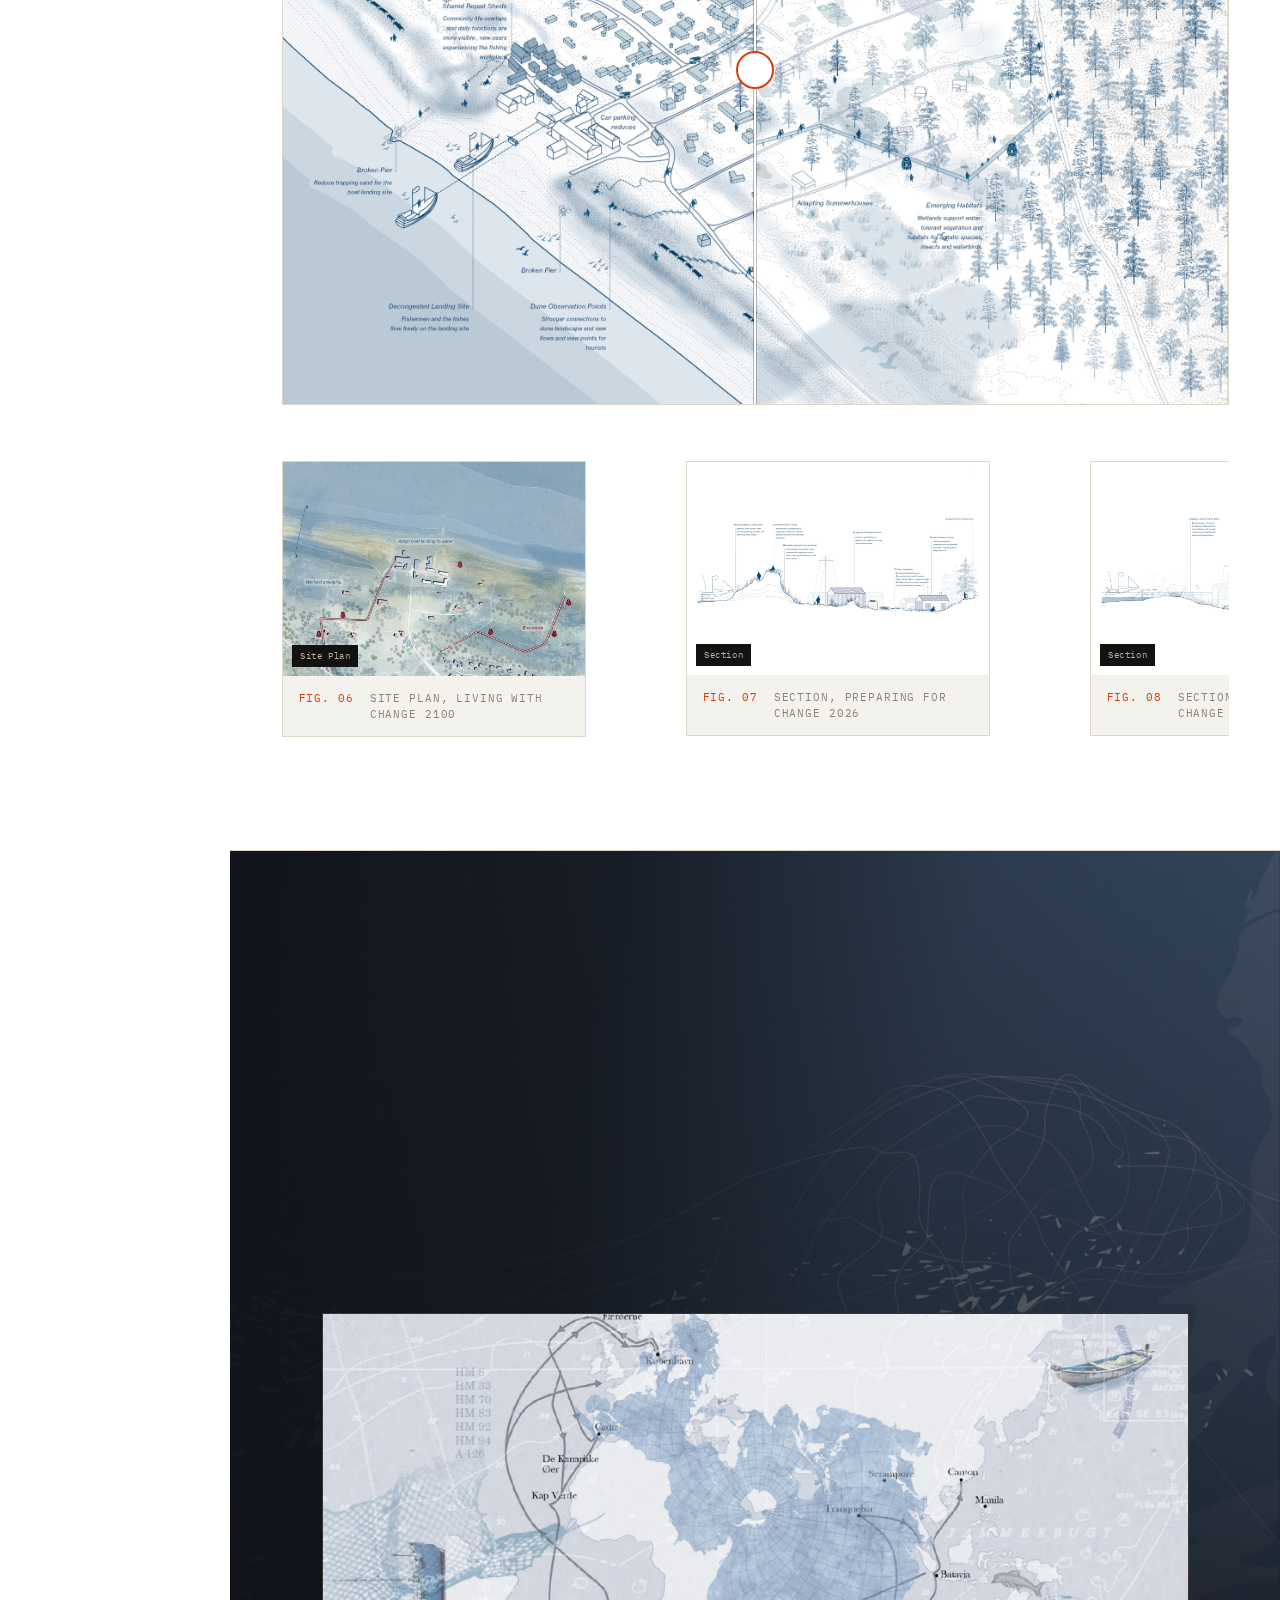
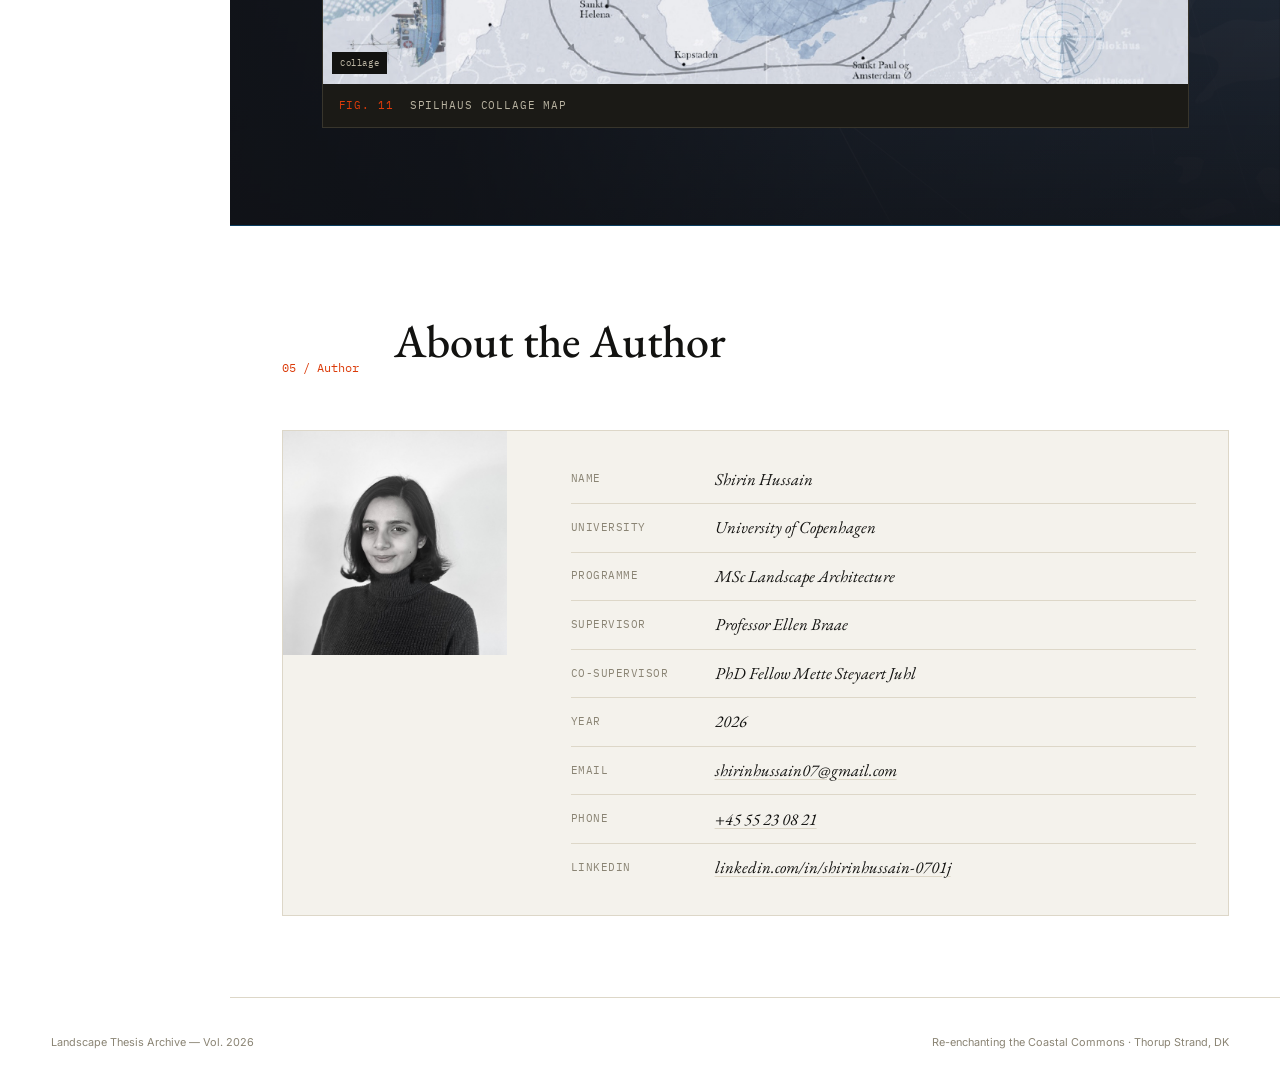
==== commit d9e644aa: "Replace Fig 6 with updated landscape-orientation site plan Regenerated the asset from the new source" ====
--- a/shirin-hussain.html
+++ b/shirin-hussain.html
@@ -178,7 +178,7 @@
         </div>
 
         <div class="gallery-scroll reveal pre">
-          <figure class="plate" style="flex:0 0 min(60vw,9.5rem);"><div class="plate-art" style="aspect-ratio:1547/2200;"><img class="plate-img" src="assets/shirin-hussain/fig-06-site-plan.jpg" alt="Site plan, living with change 2100"><span class="tag">Site Plan</span></div><figcaption class="plate-cap"><span class="fig mono">Fig. 06</span><span class="desc mono">Site plan, living with change 2100</span></figcaption></figure>
+          <figure class="plate" style="flex:0 0 min(78vw,19rem);"><div class="plate-art" style="aspect-ratio:2200/1561;"><img class="plate-img" src="assets/shirin-hussain/fig-06-site-plan.jpg" alt="Site plan, living with change 2100"><span class="tag">Site Plan</span></div><figcaption class="plate-cap"><span class="fig mono">Fig. 06</span><span class="desc mono">Site plan, living with change 2100</span></figcaption></figure>
           <figure class="plate" style="flex:0 0 min(78vw,19rem);"><div class="plate-art" style="aspect-ratio:2200/1555;"><img class="plate-img" src="assets/shirin-hussain/fig-07-section-2026.jpg" alt="Section drawing, preparing for change 2026"><span class="tag">Section</span></div><figcaption class="plate-cap"><span class="fig mono">Fig. 07</span><span class="desc mono">Section, preparing for change 2026</span></figcaption></figure>
           <figure class="plate" style="flex:0 0 min(78vw,19rem);"><div class="plate-art" style="aspect-ratio:2200/1555;"><img class="plate-img" src="assets/shirin-hussain/fig-08-section-2100.jpg" alt="Section drawing, living with change 2100"><span class="tag">Section</span></div><figcaption class="plate-cap"><span class="fig mono">Fig. 08</span><span class="desc mono">Section, living with change 2100</span></figcaption></figure>
           <figure class="plate" style="flex:0 0 min(78vw,18rem);"><div class="plate-art" style="aspect-ratio:2200/1648;"><img class="plate-img" src="assets/shirin-hussain/fig-09-visualization-welcome.jpg" alt="Visualization: slow welcome to change"><span class="tag">Visualization</span></div><figcaption class="plate-cap"><span class="fig mono">Fig. 09</span><span class="desc mono">Slow welcome to change</span></figcaption></figure>
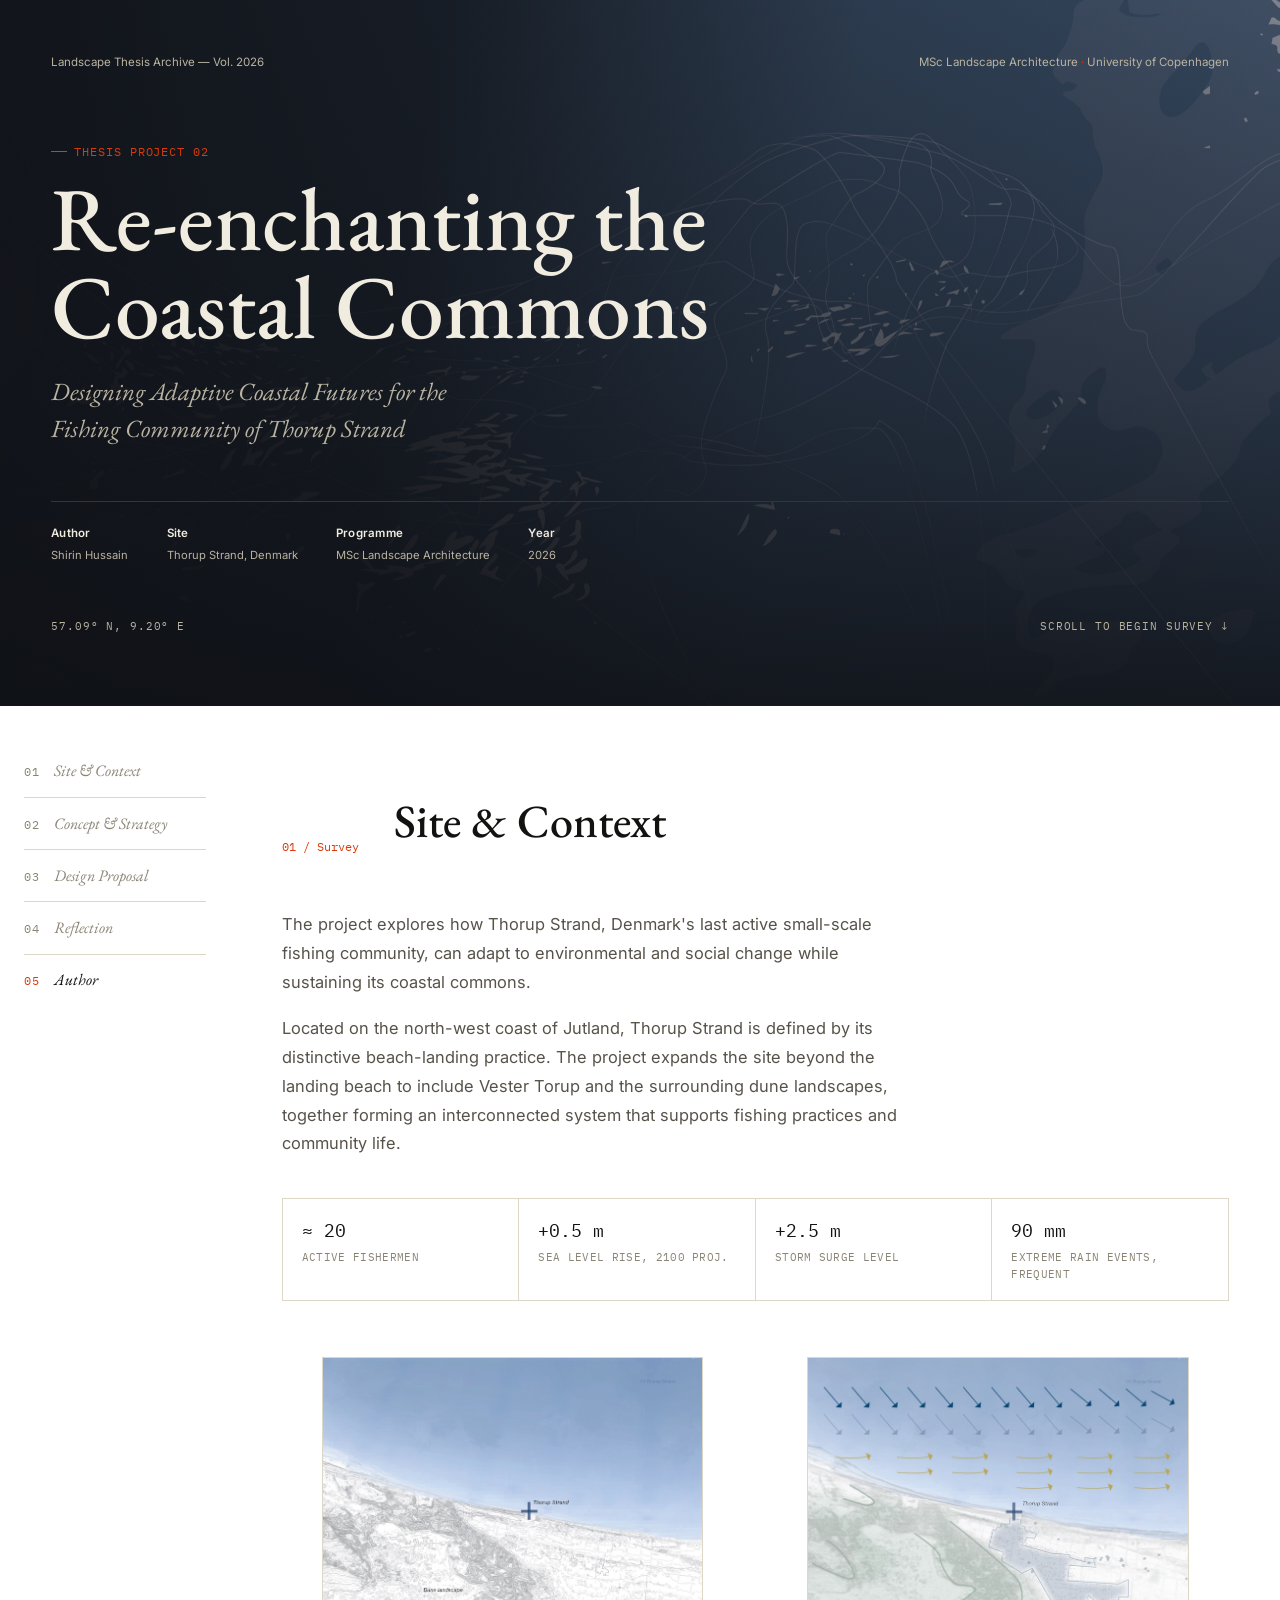
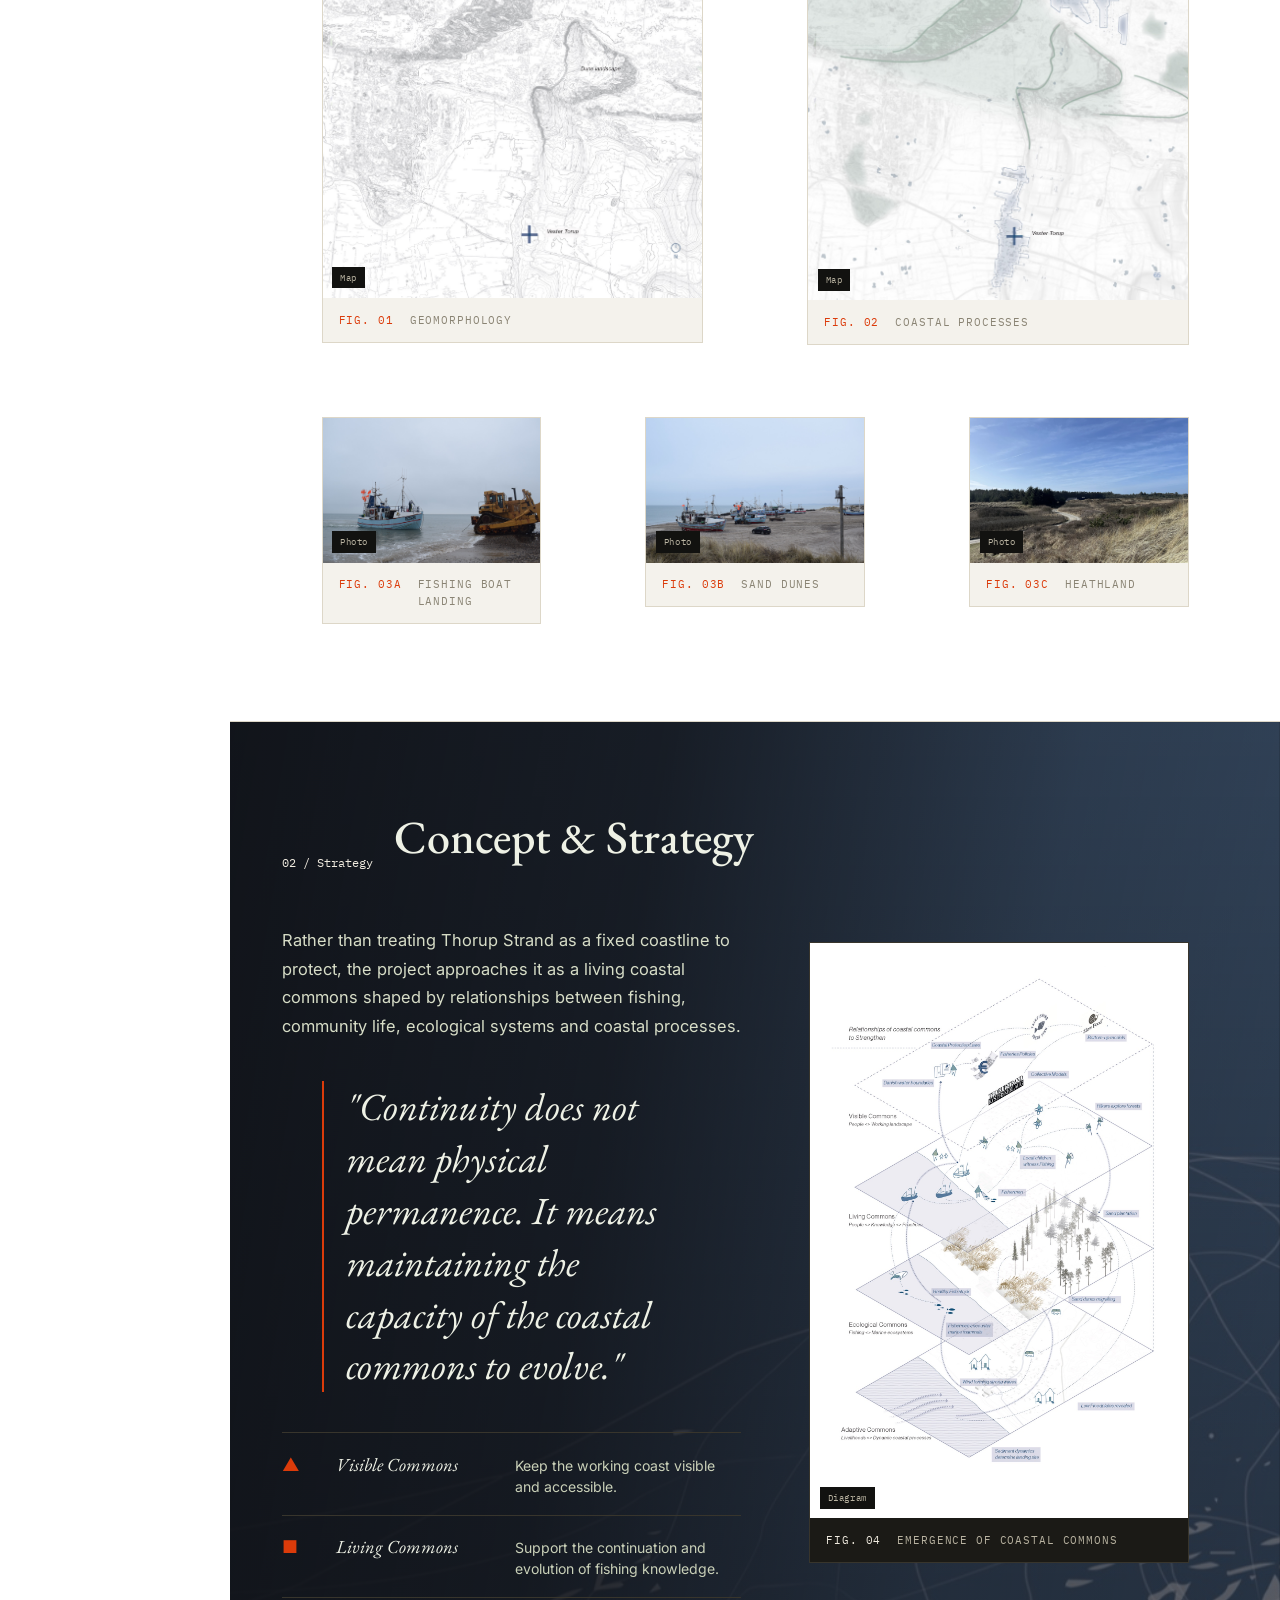
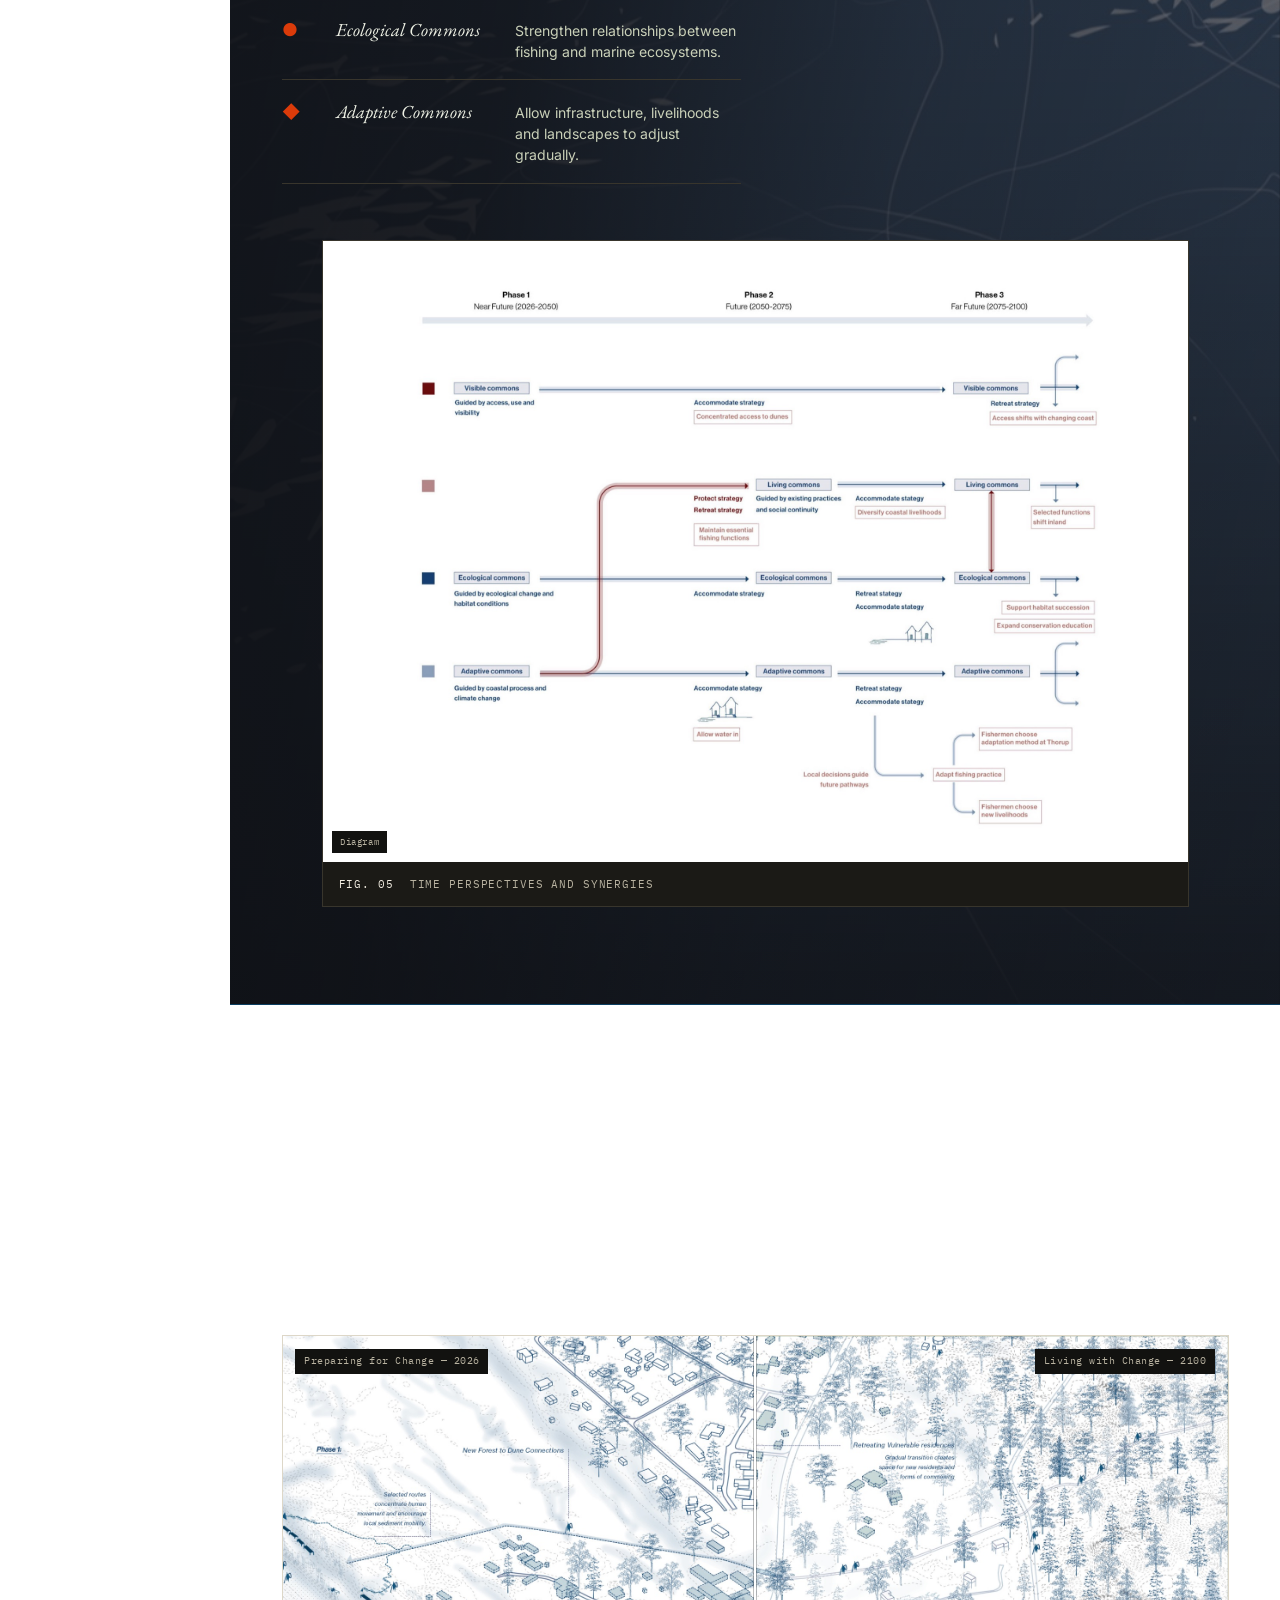
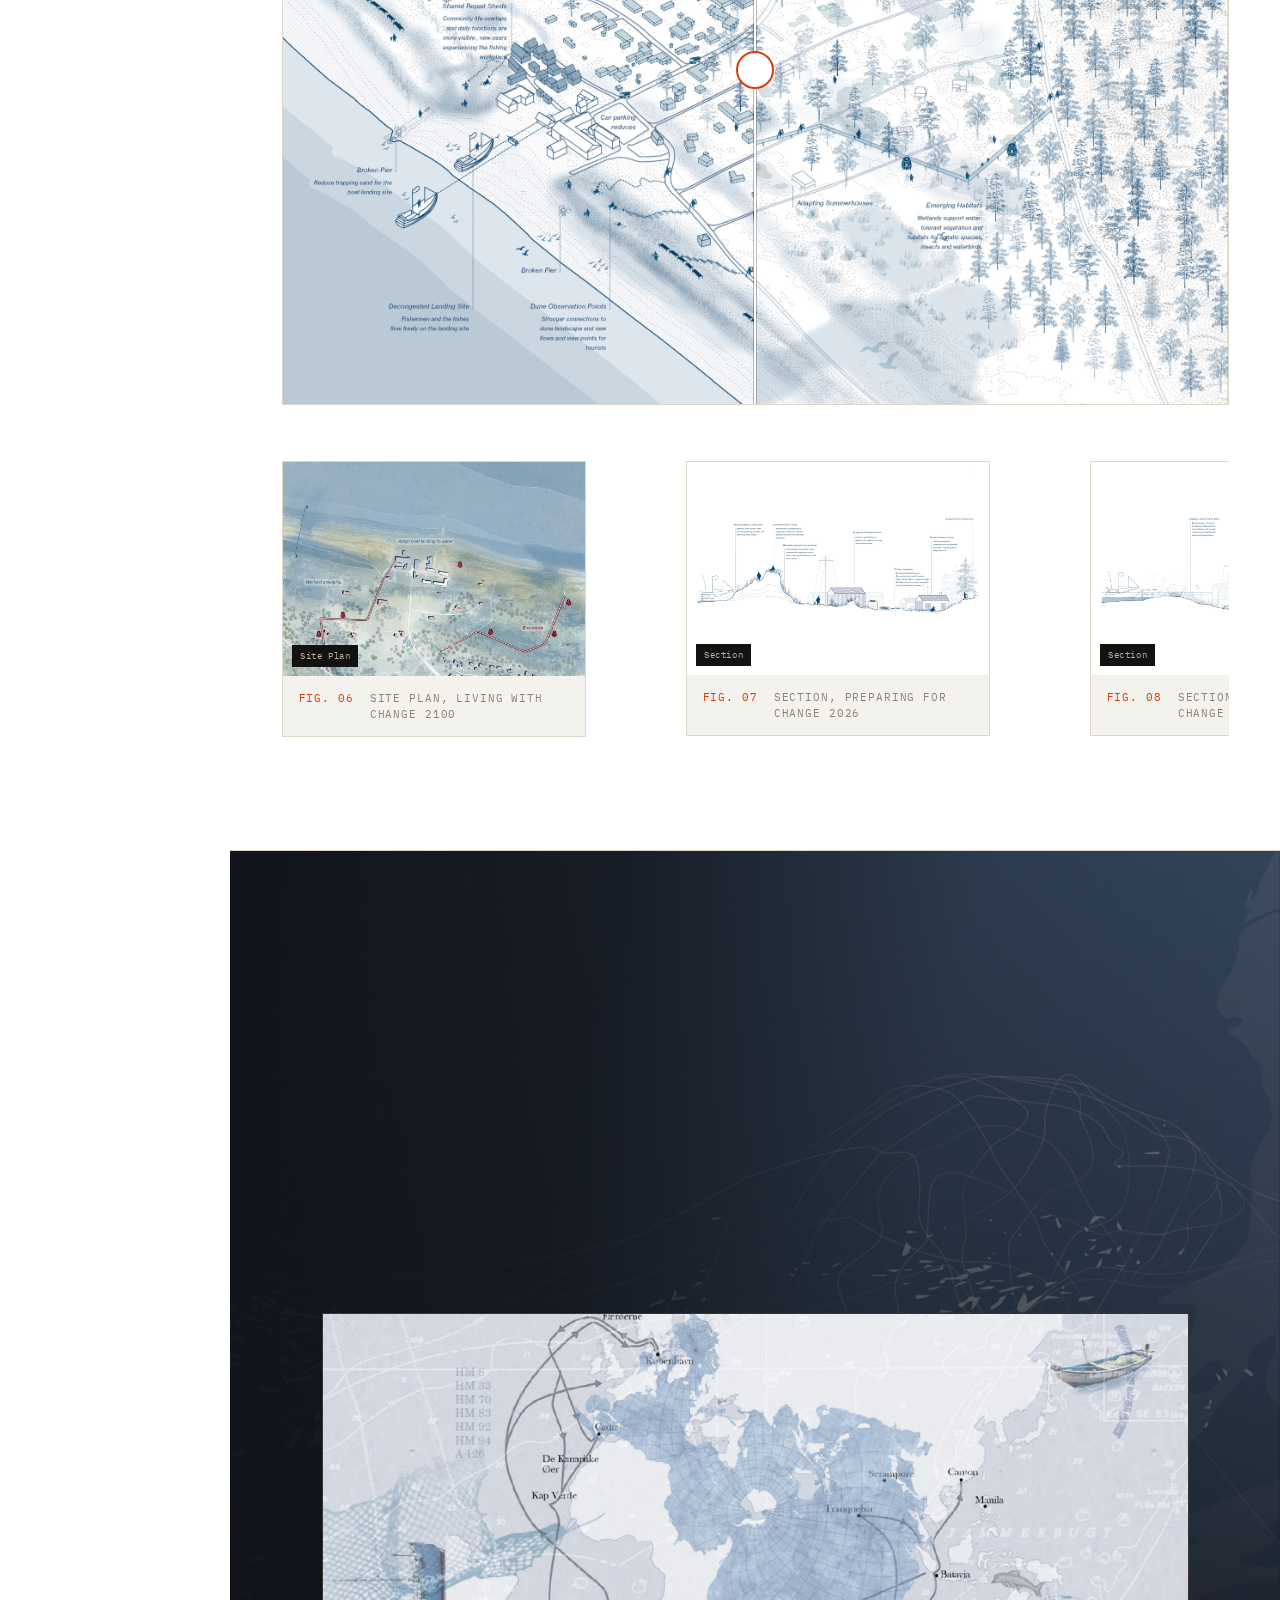
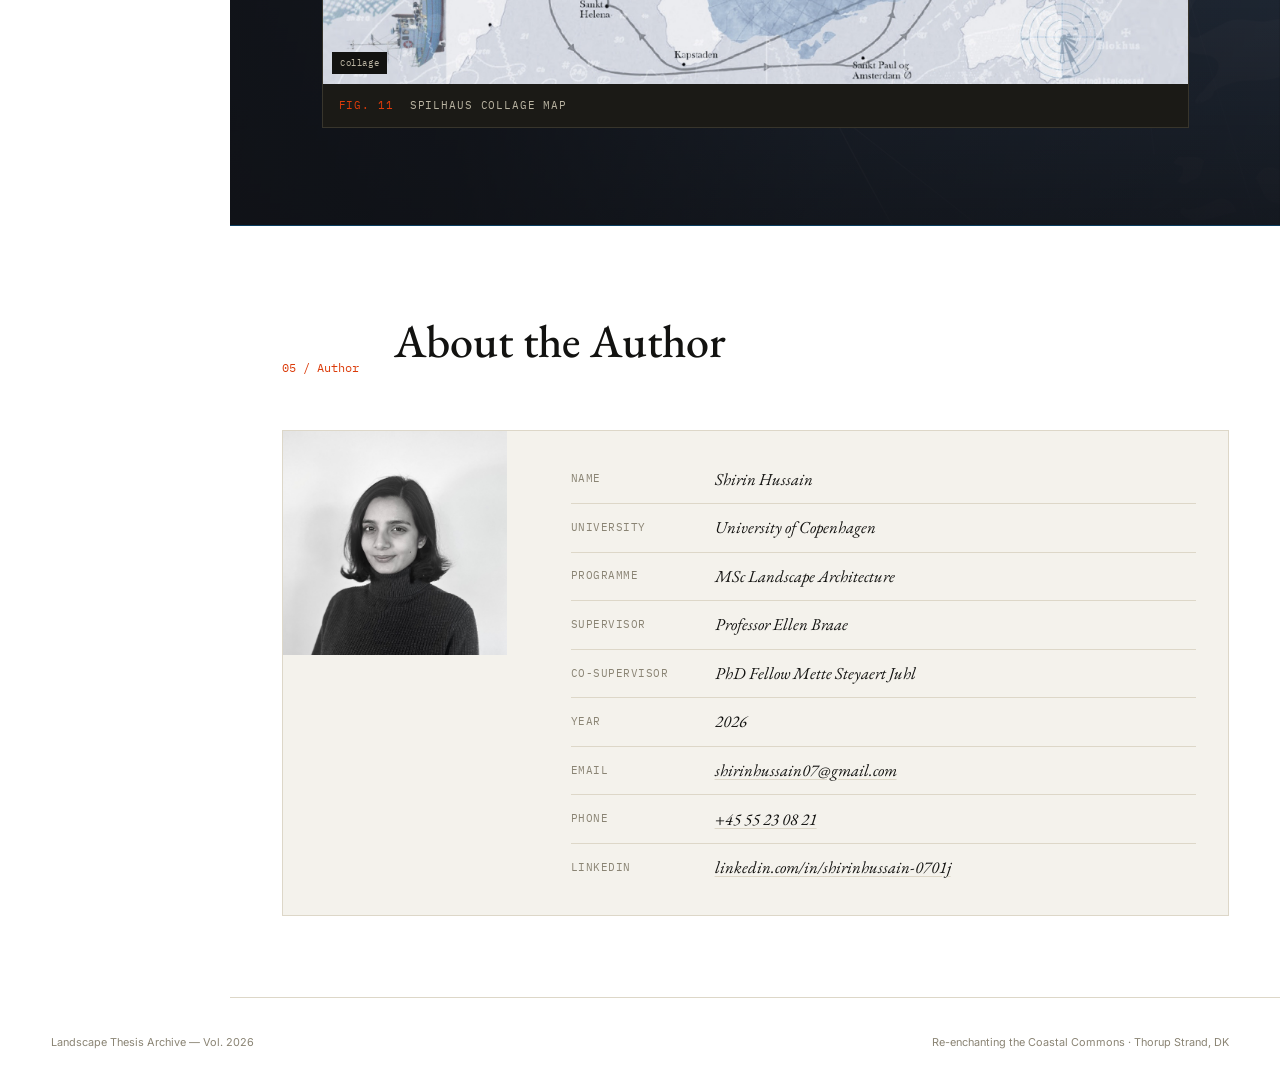
==== commit e1fdc2ae: "Replace Shirin geomorphology figure with option 2" ====
--- a/shirin-hussain.html
+++ b/shirin-hussain.html
@@ -84,8 +84,8 @@
 
         <div class="plate-grid two even reveal pre">
           <figure class="plate">
-            <div class="plate-art" style="aspect-ratio:1544/2200;">
-              <img class="plate-img" src="assets/shirin-hussain/fig-01-geomorphology.jpg" alt="Geomorphology map of the Thorup Strand and Vester Torup dune landscape">
+            <div class="plate-art" style="aspect-ratio:1545/2200;">
+              <img class="plate-img" src="assets/shirin-hussain/fig-01-geomorphology.jpg?v=2" alt="Geomorphology map of the Thorup Strand and Vester Torup dune landscape">
               <span class="tag">Map</span>
             </div>
             <figcaption class="plate-cap"><span class="fig mono">Fig. 01</span><span class="desc mono">Geomorphology</span></figcaption>
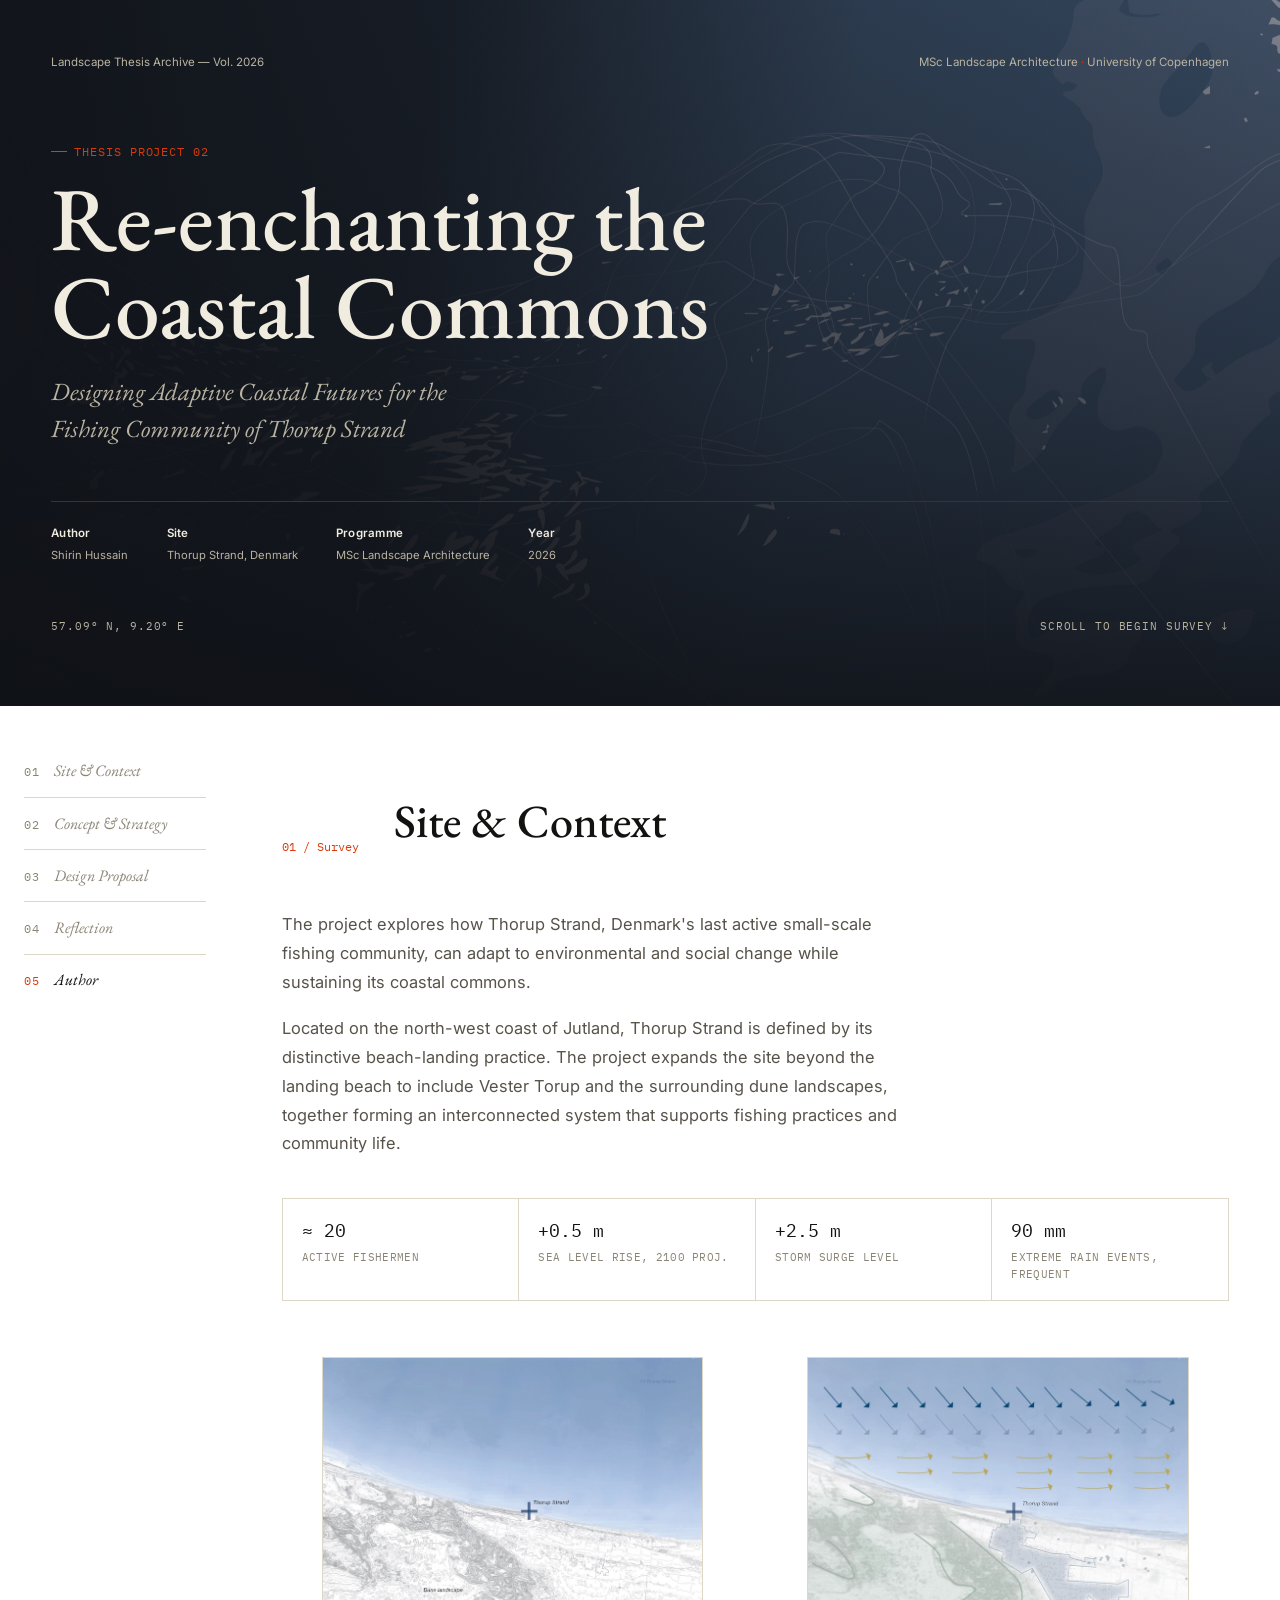
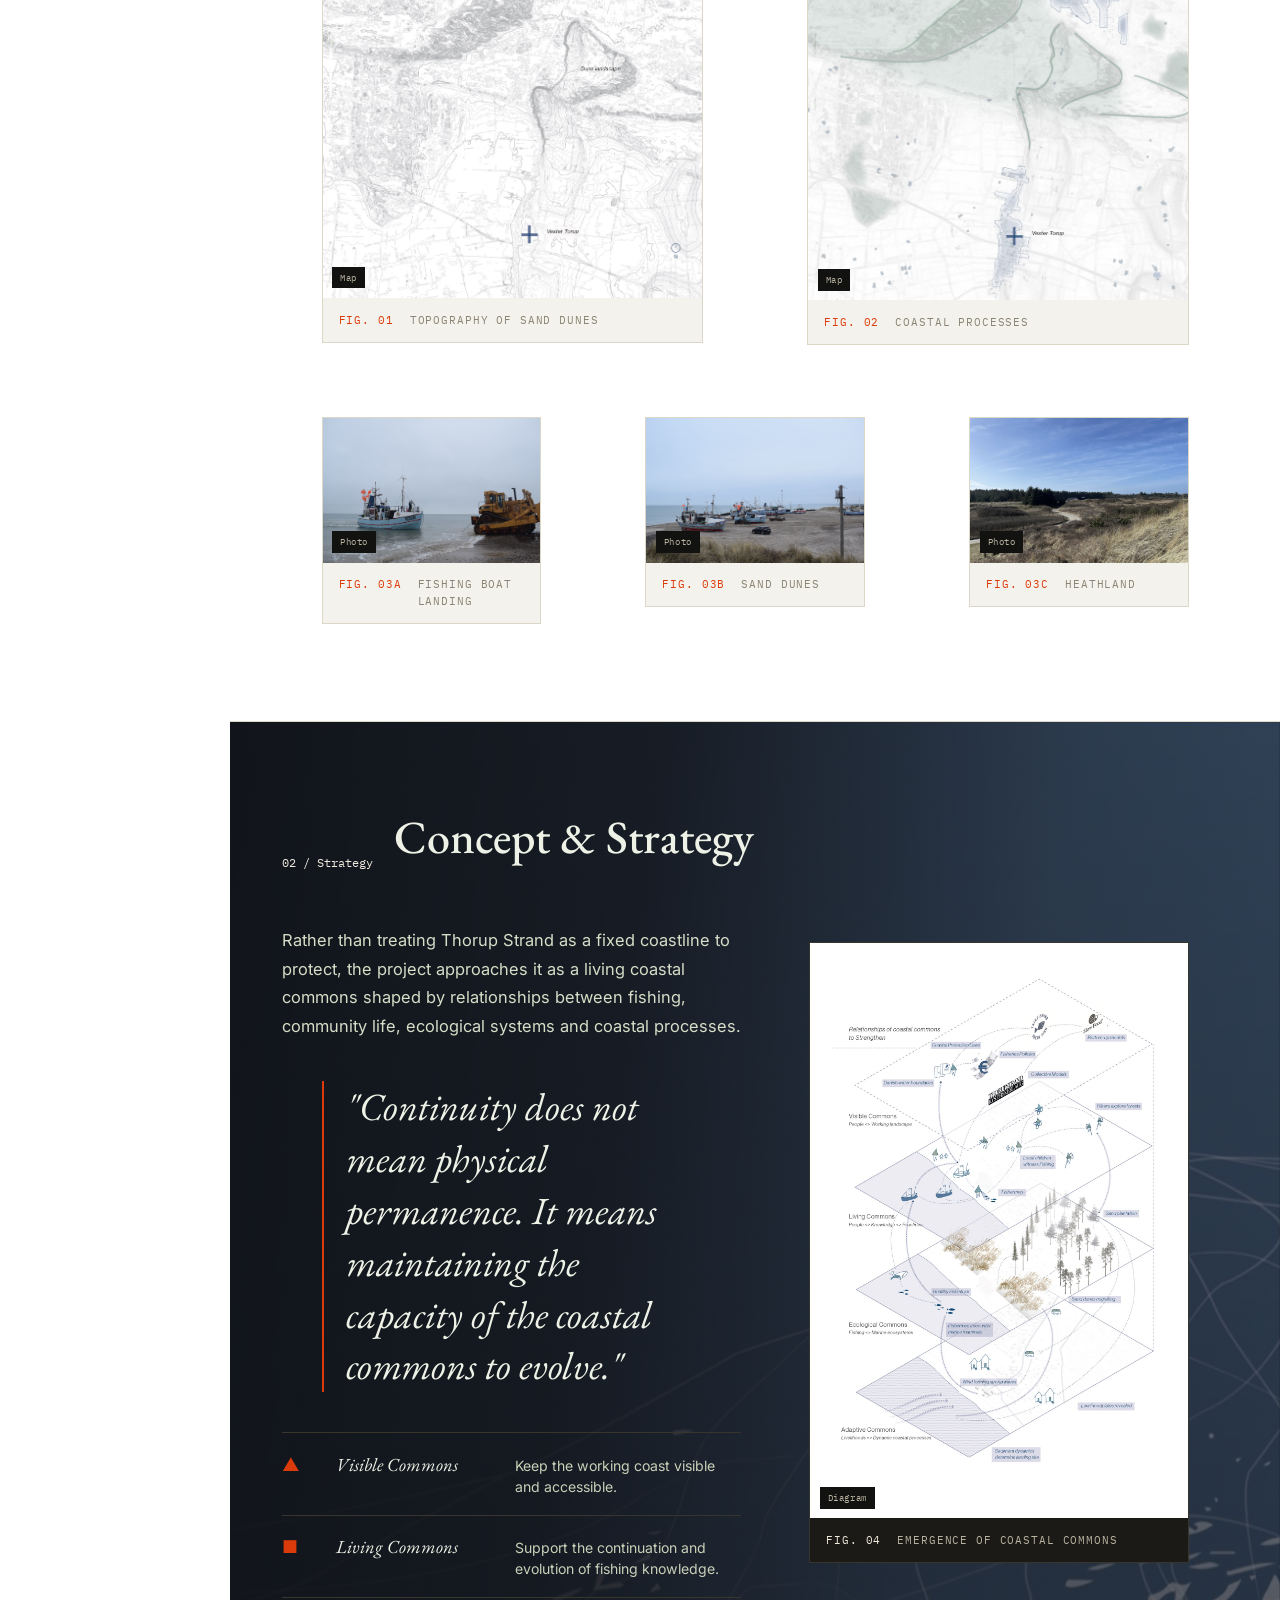
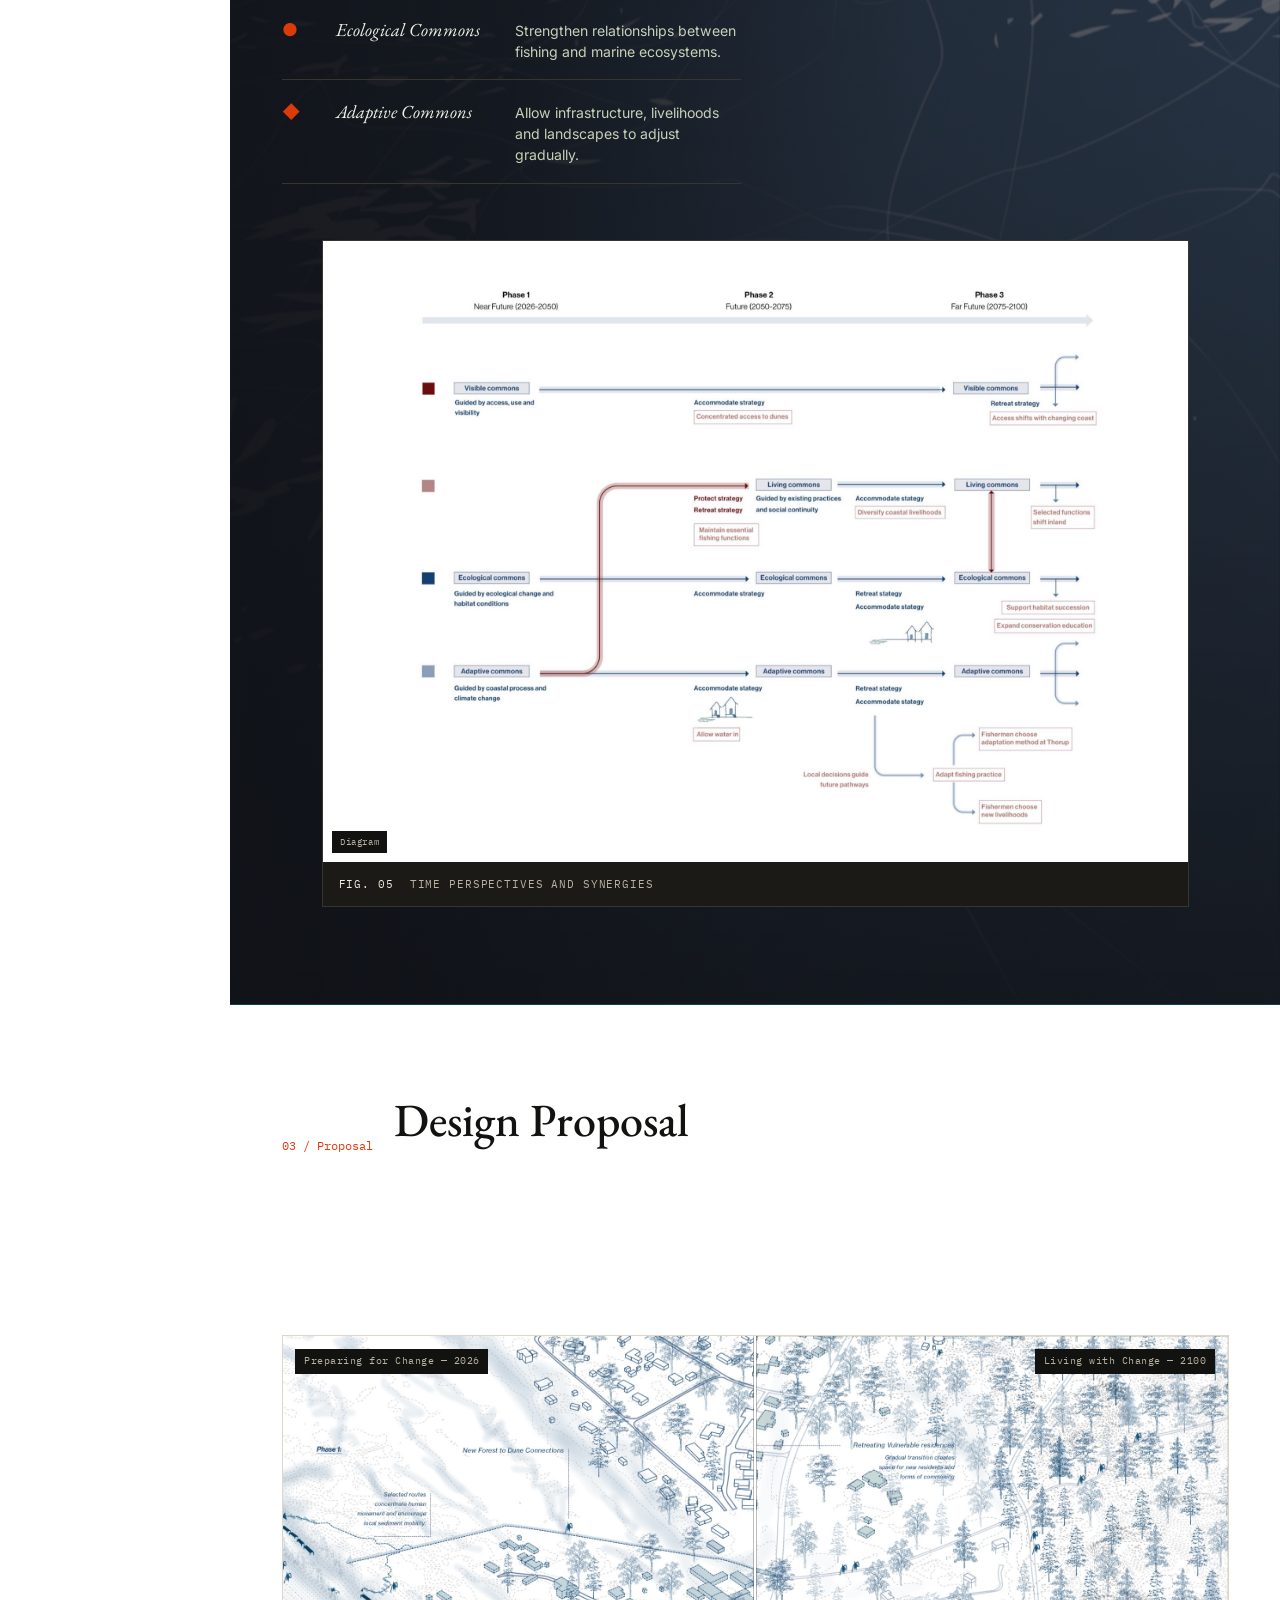
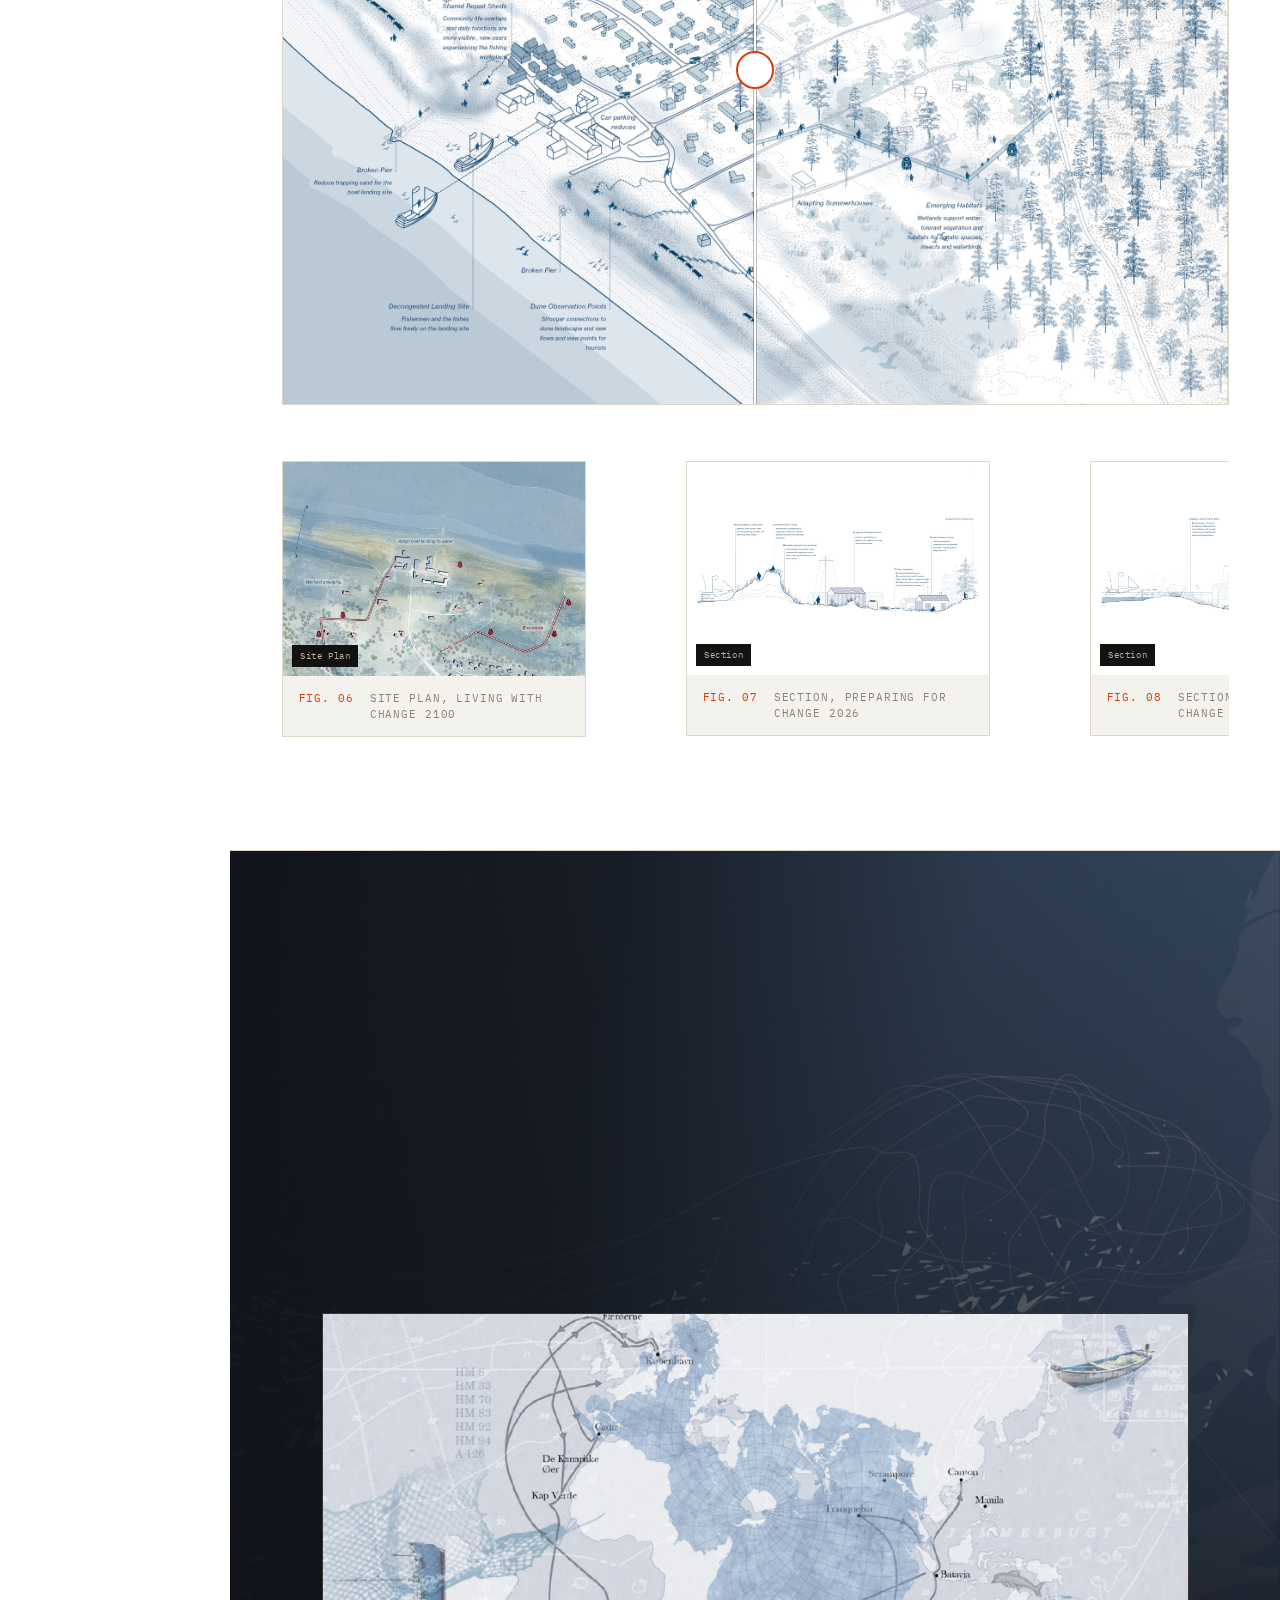
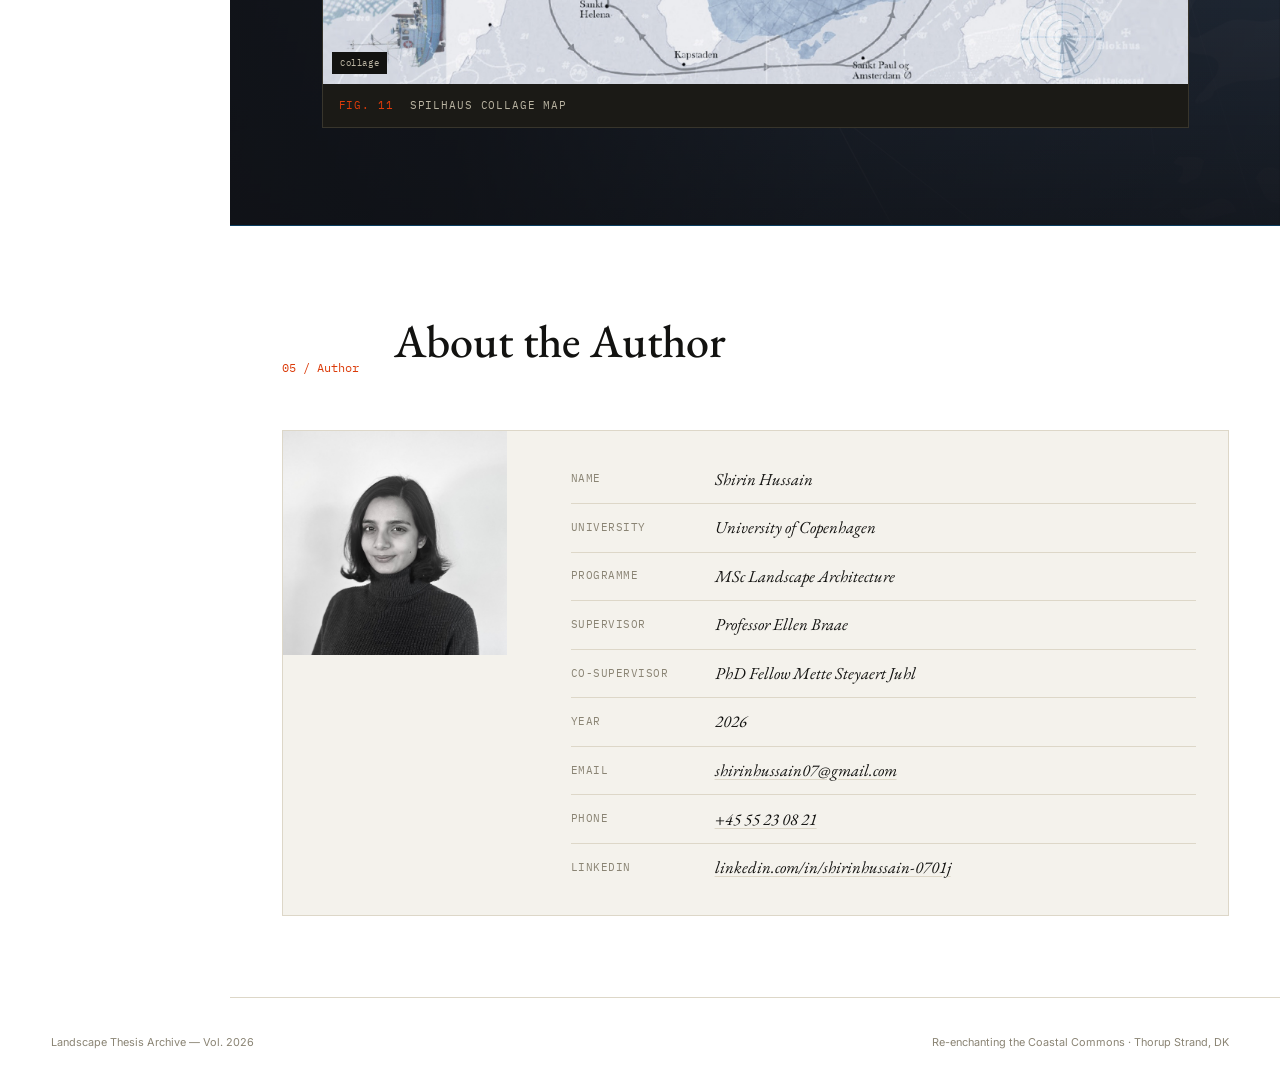
==== commit 4dfd6839: "Correct figure 1 title to Topography of Sand Dunes" ====
--- a/shirin-hussain.html
+++ b/shirin-hussain.html
@@ -85,10 +85,10 @@
         <div class="plate-grid two even reveal pre">
           <figure class="plate">
             <div class="plate-art" style="aspect-ratio:1545/2200;">
-              <img class="plate-img" src="assets/shirin-hussain/fig-01-geomorphology.jpg?v=2" alt="Geomorphology map of the Thorup Strand and Vester Torup dune landscape">
+              <img class="plate-img" src="assets/shirin-hussain/fig-01-geomorphology.jpg?v=2" alt="Topography of sand dunes at Thorup Strand and Vester Torup">
               <span class="tag">Map</span>
             </div>
-            <figcaption class="plate-cap"><span class="fig mono">Fig. 01</span><span class="desc mono">Geomorphology</span></figcaption>
+            <figcaption class="plate-cap"><span class="fig mono">Fig. 01</span><span class="desc mono">TOPOGRAPHY OF SAND DUNES</span></figcaption>
           </figure>
           <figure class="plate">
             <div class="plate-art" style="aspect-ratio:1539/2200;">
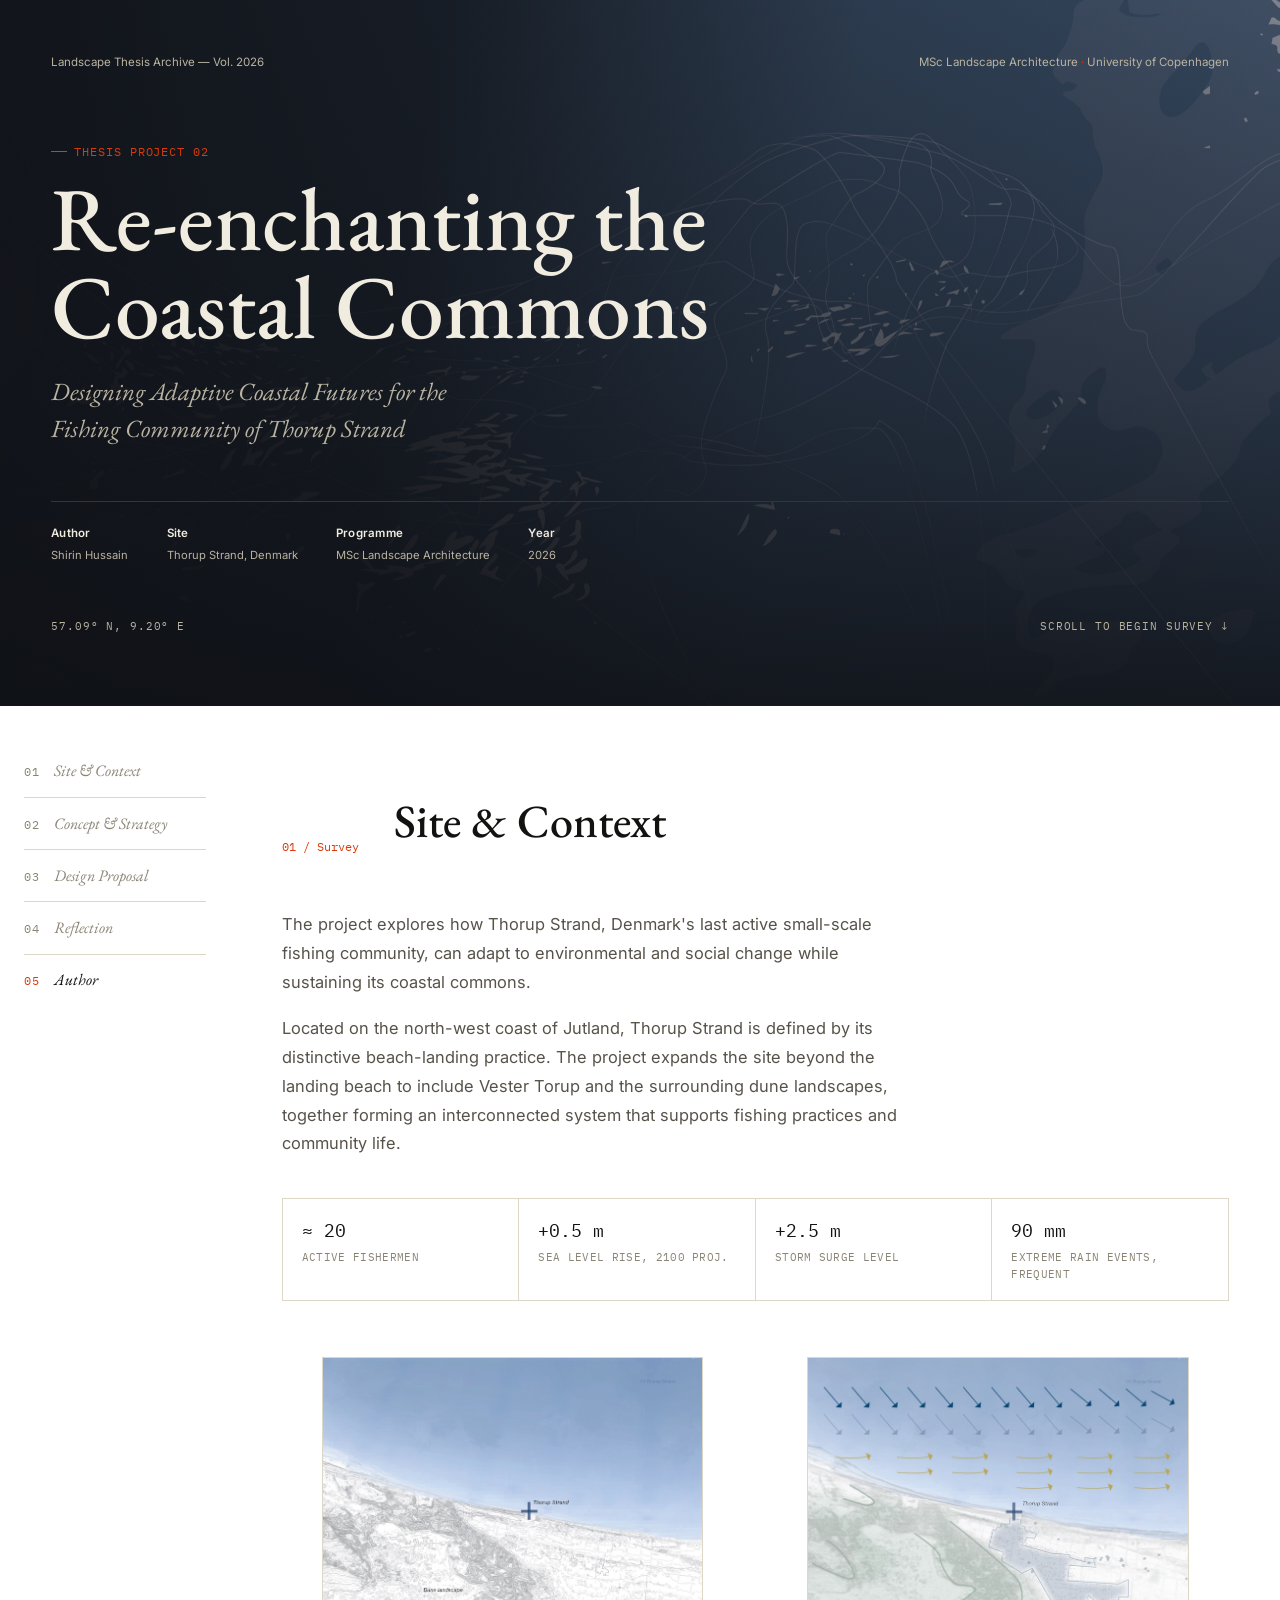
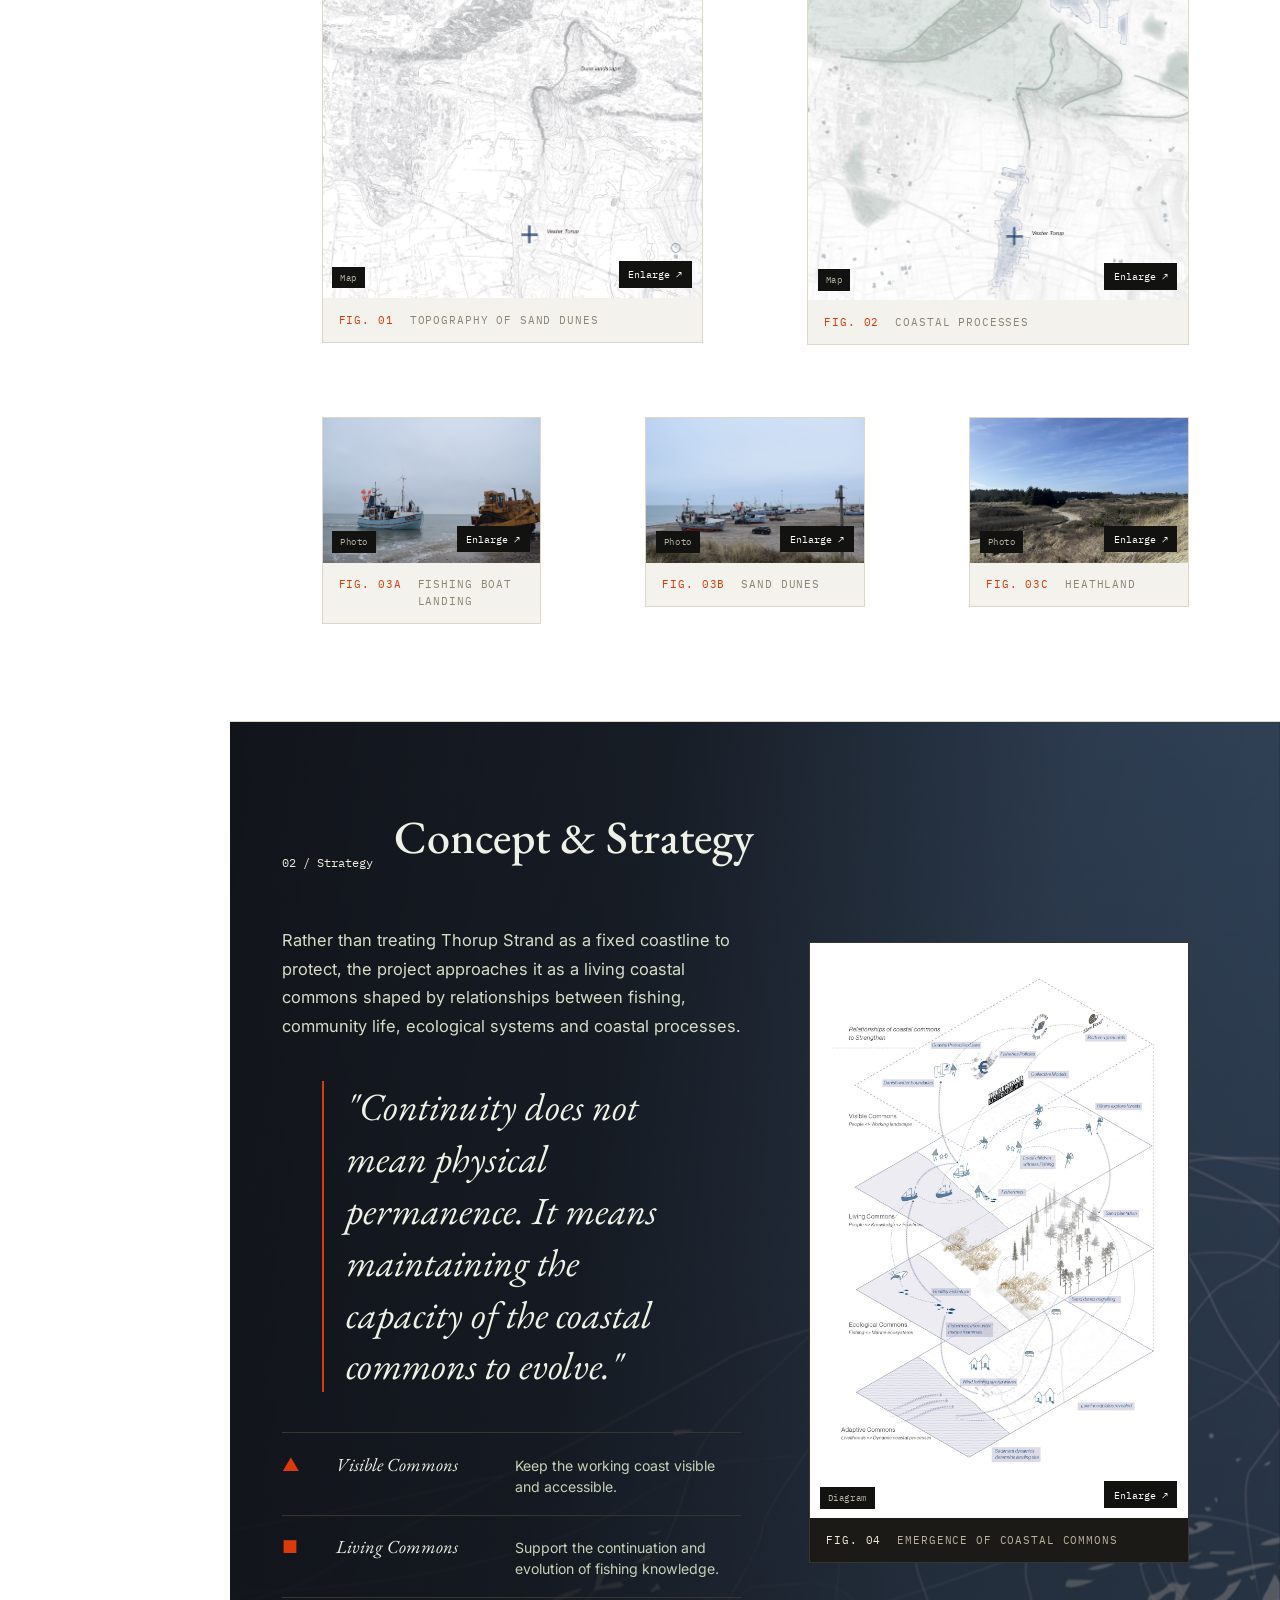
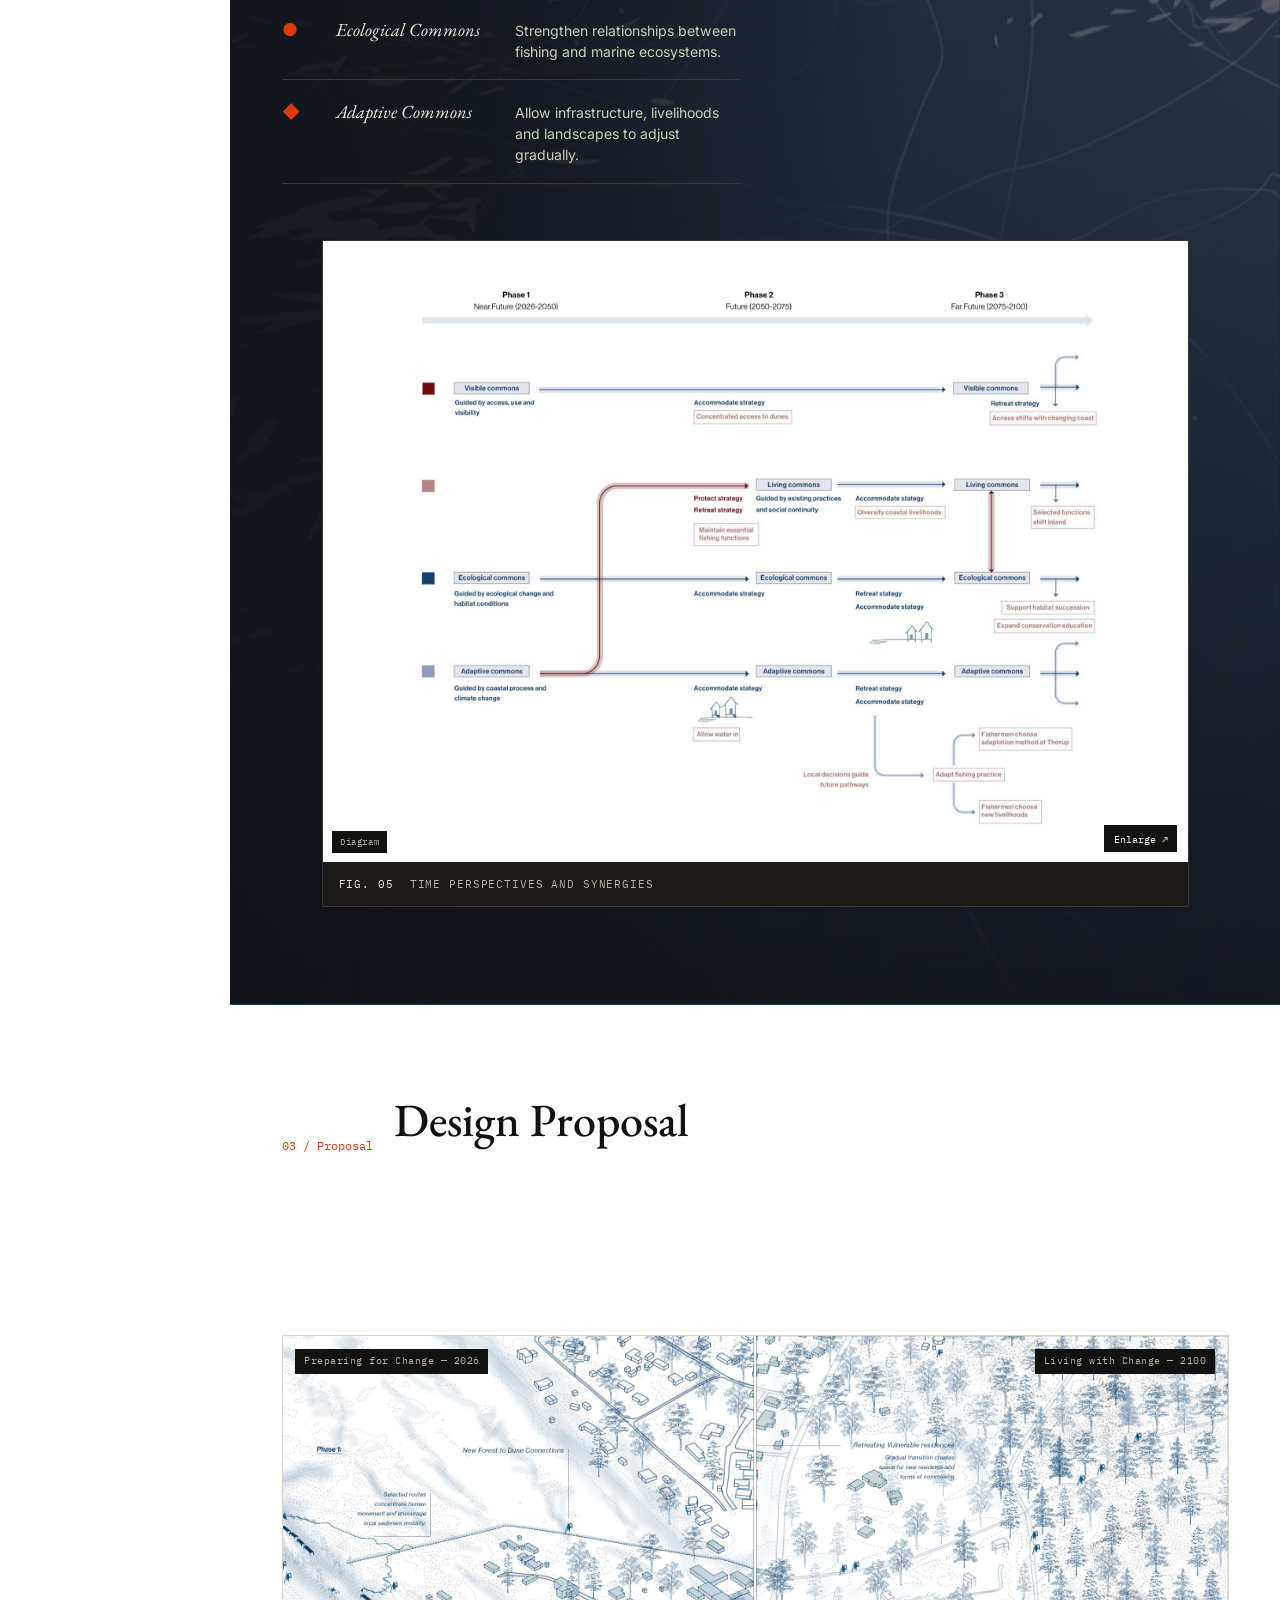
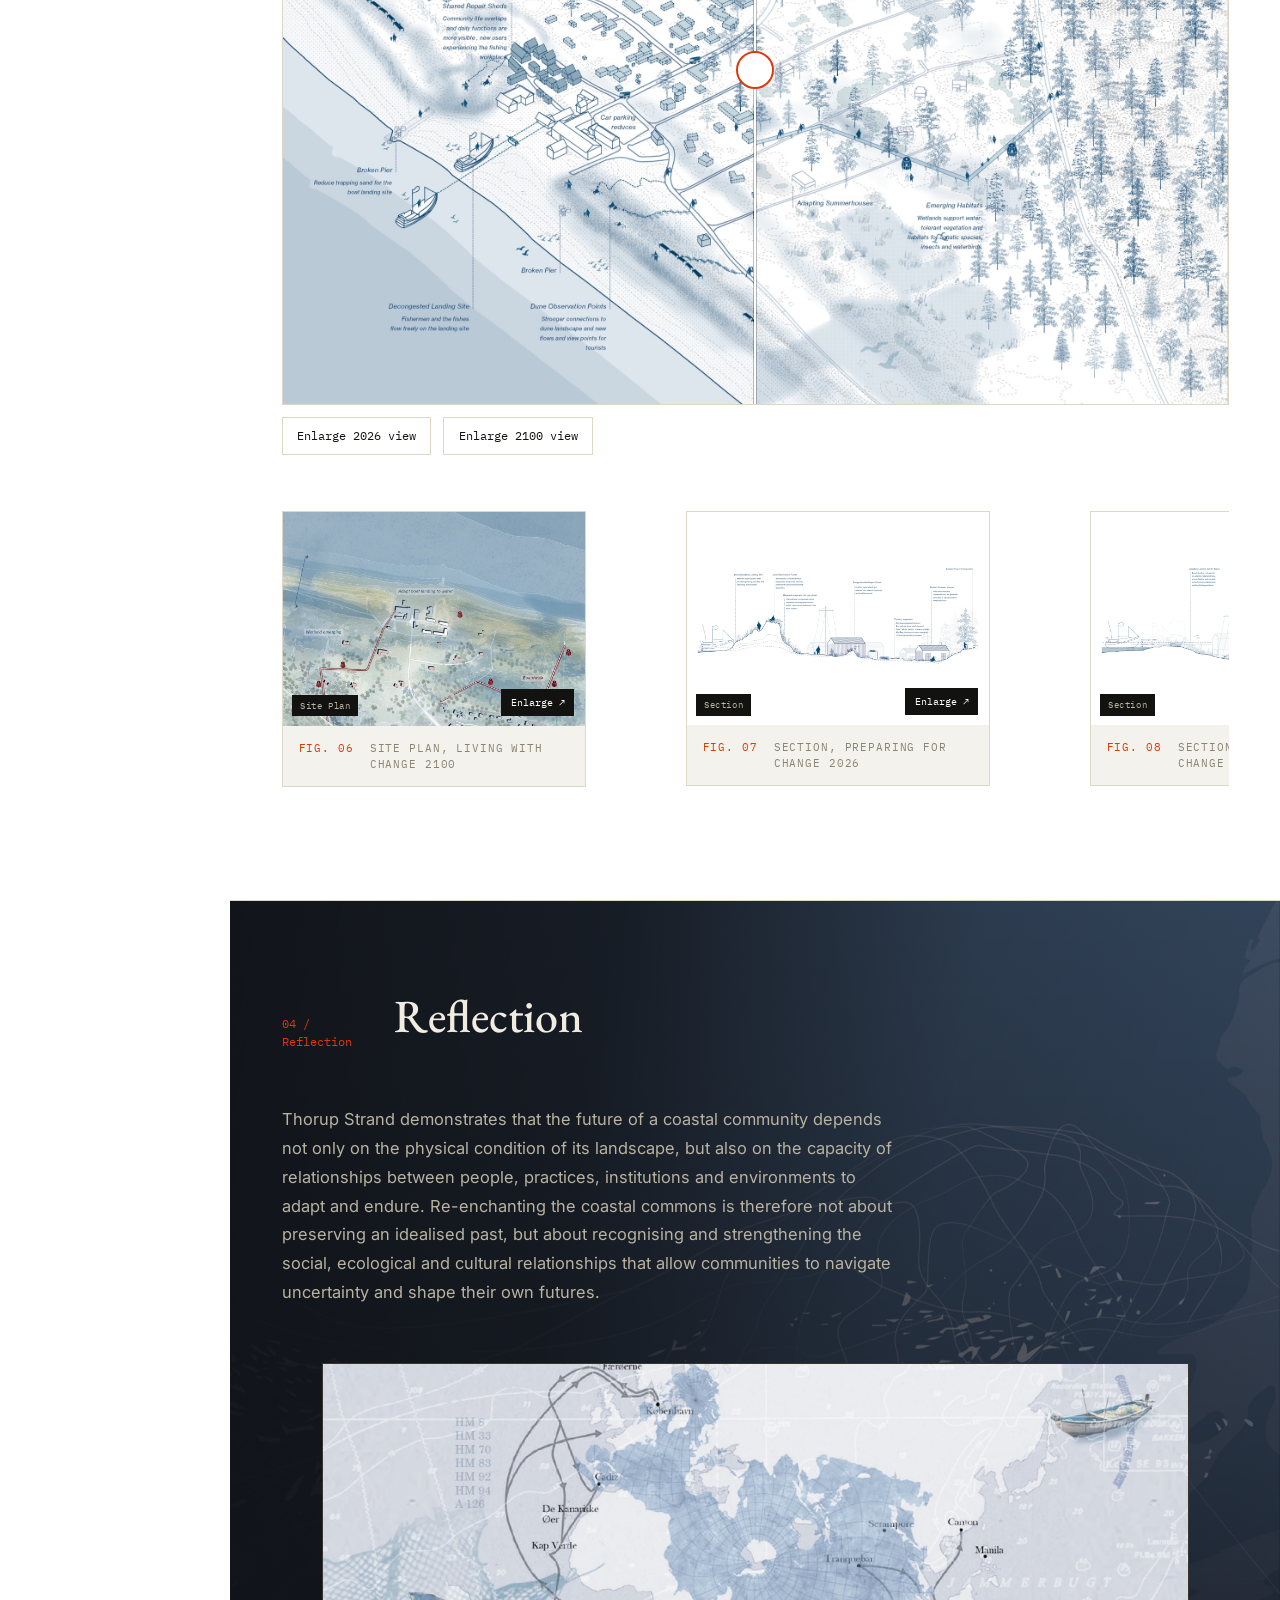
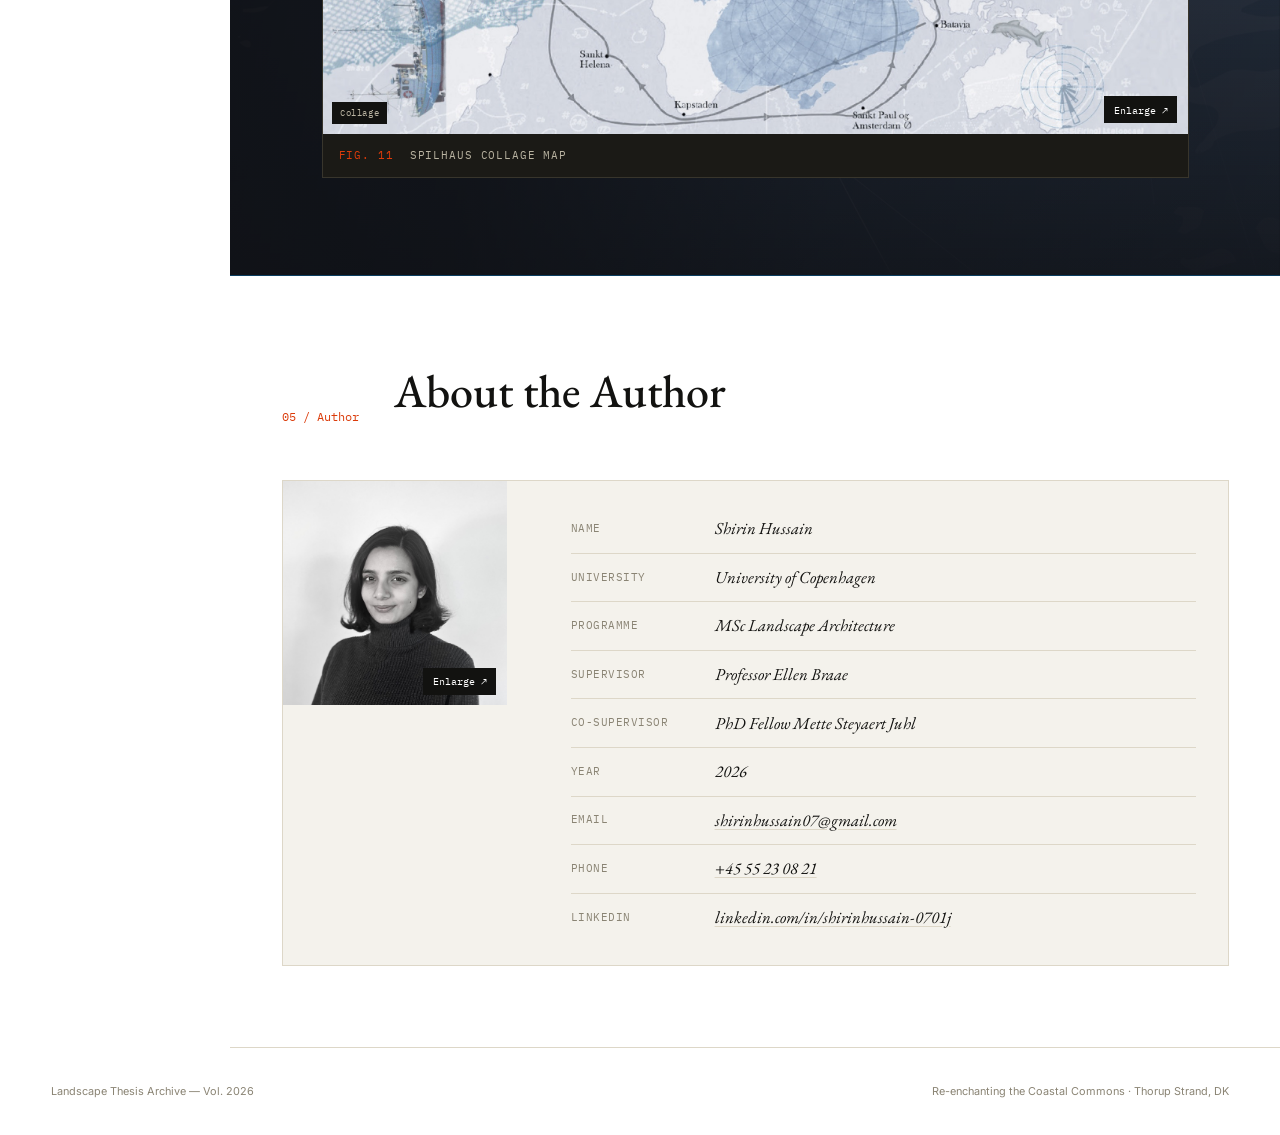
==== commit 0148eecc: "Add accessible image enlargement and full-size zoom" ====
--- a/shirin-hussain.html
+++ b/shirin-hussain.html
@@ -8,7 +8,7 @@
 <link rel="preconnect" href="https://fonts.googleapis.com">
 <link rel="preconnect" href="https://fonts.gstatic.com" crossorigin>
 <link href="https://fonts.googleapis.com/css2?family=EB+Garamond:ital,wght@0,400;0,500;1,500&family=Inter:wght@400;500;600&family=IBM+Plex+Mono:wght@400;500&display=swap" rel="stylesheet">
-<link rel="stylesheet" href="css/style.css?v=3">
+<link rel="stylesheet" href="css/style.css?v=4">
 <style>
 #concept.on-moss,
 #reflection.on-ink{
@@ -244,6 +244,6 @@
   <span>Re-enchanting the Coastal Commons · Thorup Strand, DK</span>
 </footer>
 
-<script src="js/main.js?v=3"></script>
+<script src="js/main.js?v=4"></script>
 </body>
 </html>
--- a/css/style.css
+++ b/css/style.css
@@ -400,3 +400,22 @@
   background:var(--paper);
 }
 footer .back{color:var(--ink-faint);text-decoration:none;border-bottom:1px solid var(--line);}
+
+/* Click-to-enlarge figures and full-size image viewing. */
+.image-enlarge{position:absolute;inset:0;border:0;background:transparent;cursor:zoom-in;color:var(--paper);}
+.image-enlarge span{position:absolute;right:.65rem;bottom:.65rem;background:var(--ink);padding:.4rem .6rem;font: .65rem var(--font-mono);}
+.image-enlarge:focus-visible{outline:3px solid var(--signal);outline-offset:-4px;}
+.compare-enlarge{display:flex;flex-wrap:wrap;gap:.75rem;margin-top:.75rem;}
+.compare-enlarge button{font: .75rem var(--font-mono);padding:.65rem .9rem;background:var(--paper);color:var(--ink);border:1px solid var(--line);cursor:zoom-in;}
+.image-viewer{position:fixed;inset:0;width:100%;max-width:none;height:100%;height:100dvh;max-height:none;margin:0;padding:1rem;box-sizing:border-box;border:0;background:rgba(15,17,22,.97);color:#fff;}
+.image-viewer[open]{display:flex;flex-direction:column;gap:.8rem;}
+.image-viewer::backdrop{background:rgba(0,0,0,.85);}
+.viewer-toolbar{display:flex;justify-content:flex-end;gap:.75rem;flex-shrink:0;}
+.viewer-toolbar button{font: .8rem var(--font-mono);padding:.7rem 1rem;border:1px solid #777;background:#202329;color:#fff;cursor:pointer;}
+.image-viewer button:focus-visible{outline:3px solid #fff;outline-offset:3px;}
+.viewer-stage{flex:1;min-height:0;overflow:auto;display:flex;align-items:center;justify-content:center;}
+.viewer-image{display:block;width:auto;height:auto;max-width:100%;max-height:100%;object-fit:contain;}
+.viewer-stage.is-zoomed{display:block;}
+.viewer-stage.is-zoomed .viewer-image{max-width:none;max-height:none;margin:0 auto;}
+.viewer-caption{flex-shrink:0;text-align:center;font: .75rem/1.5 var(--font-mono);margin:0;max-height:20vh;overflow:auto;}
+@media(max-width:520px){.image-viewer{padding:.65rem;}.viewer-toolbar button{font-size:.7rem;padding:.65rem;}}
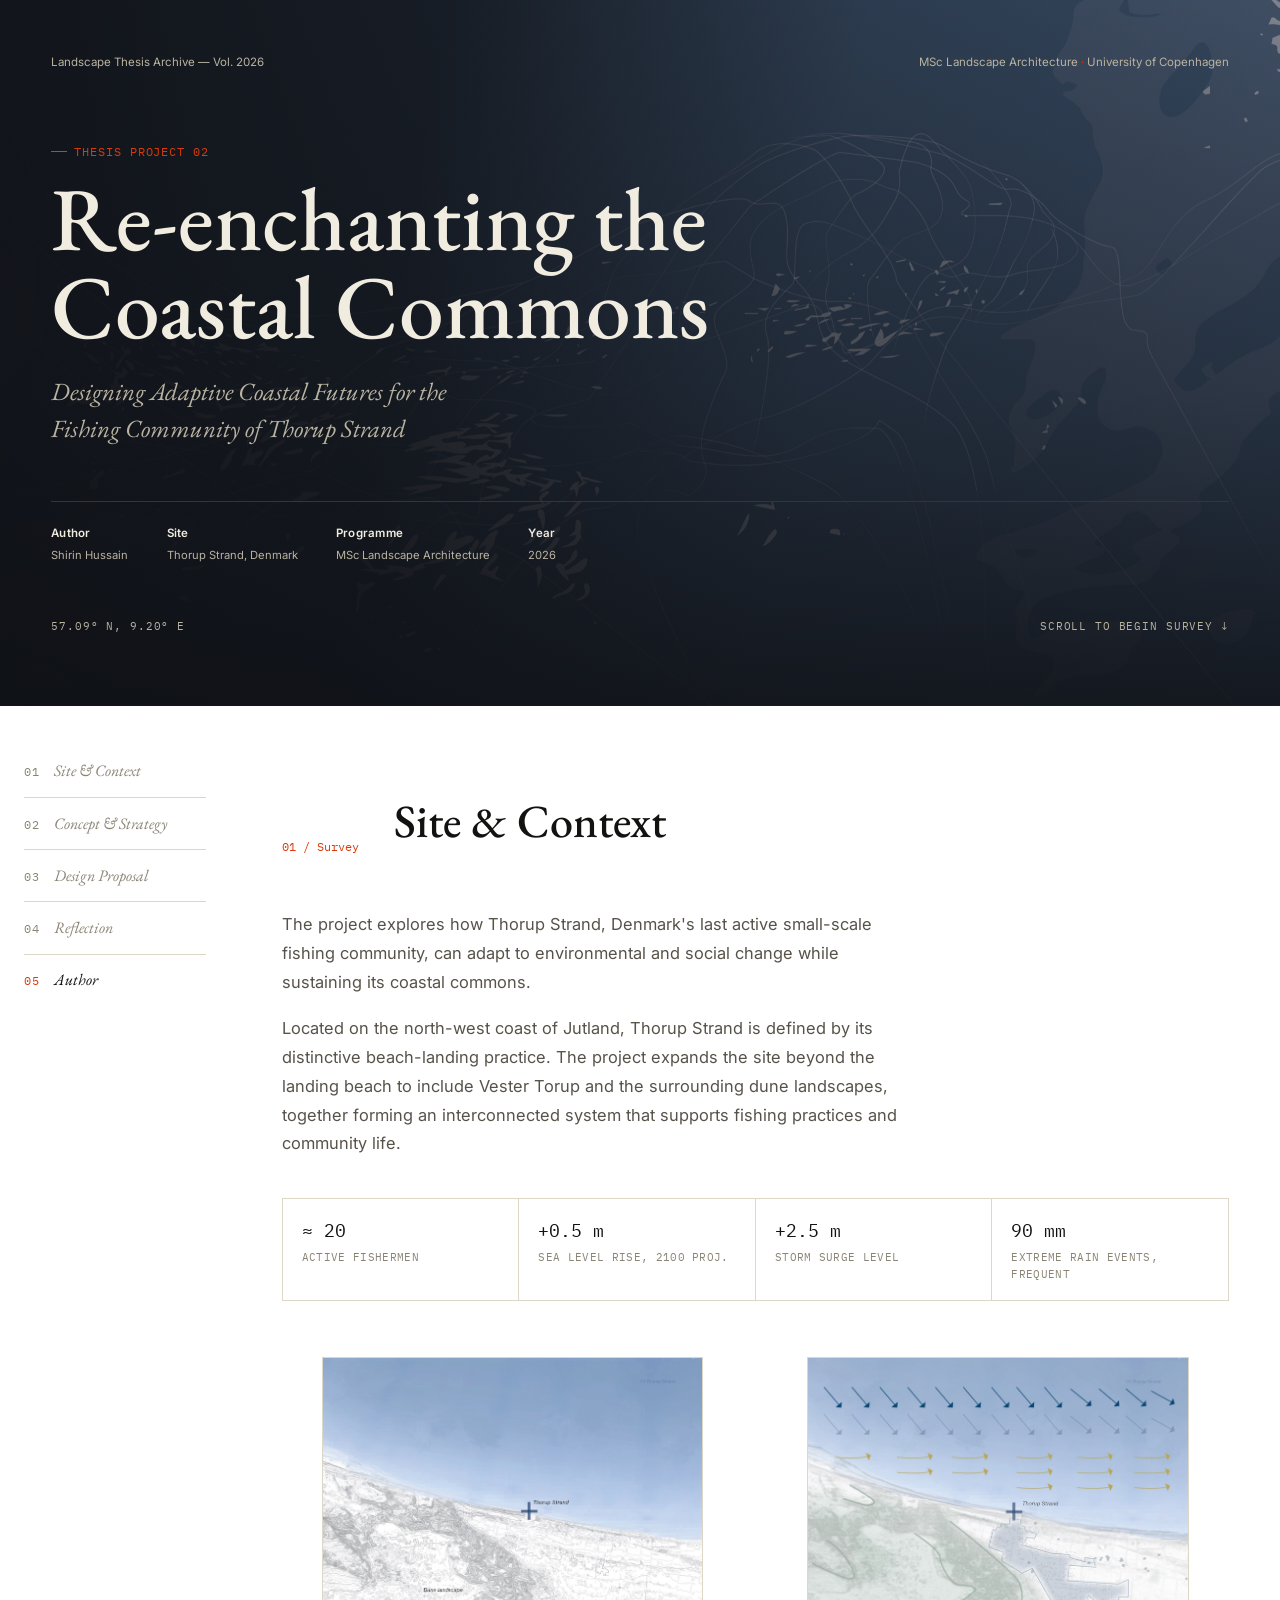
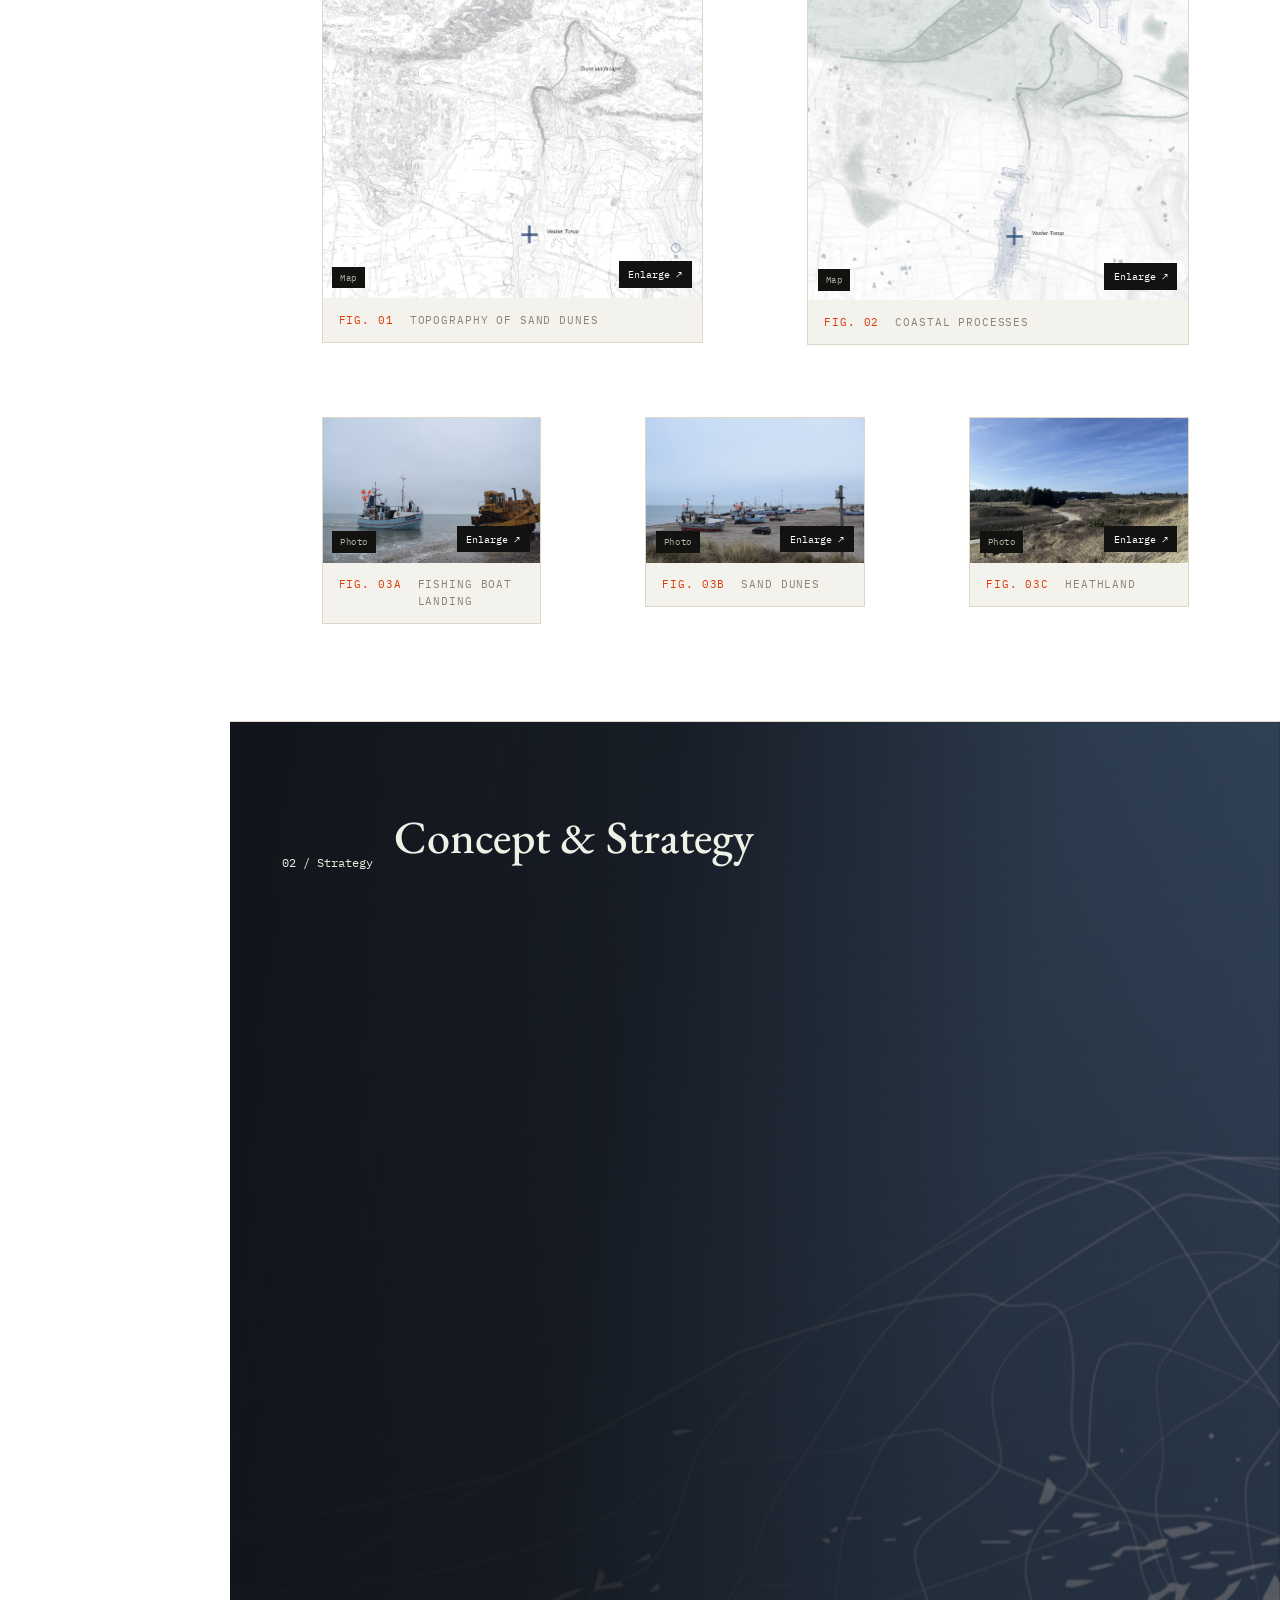
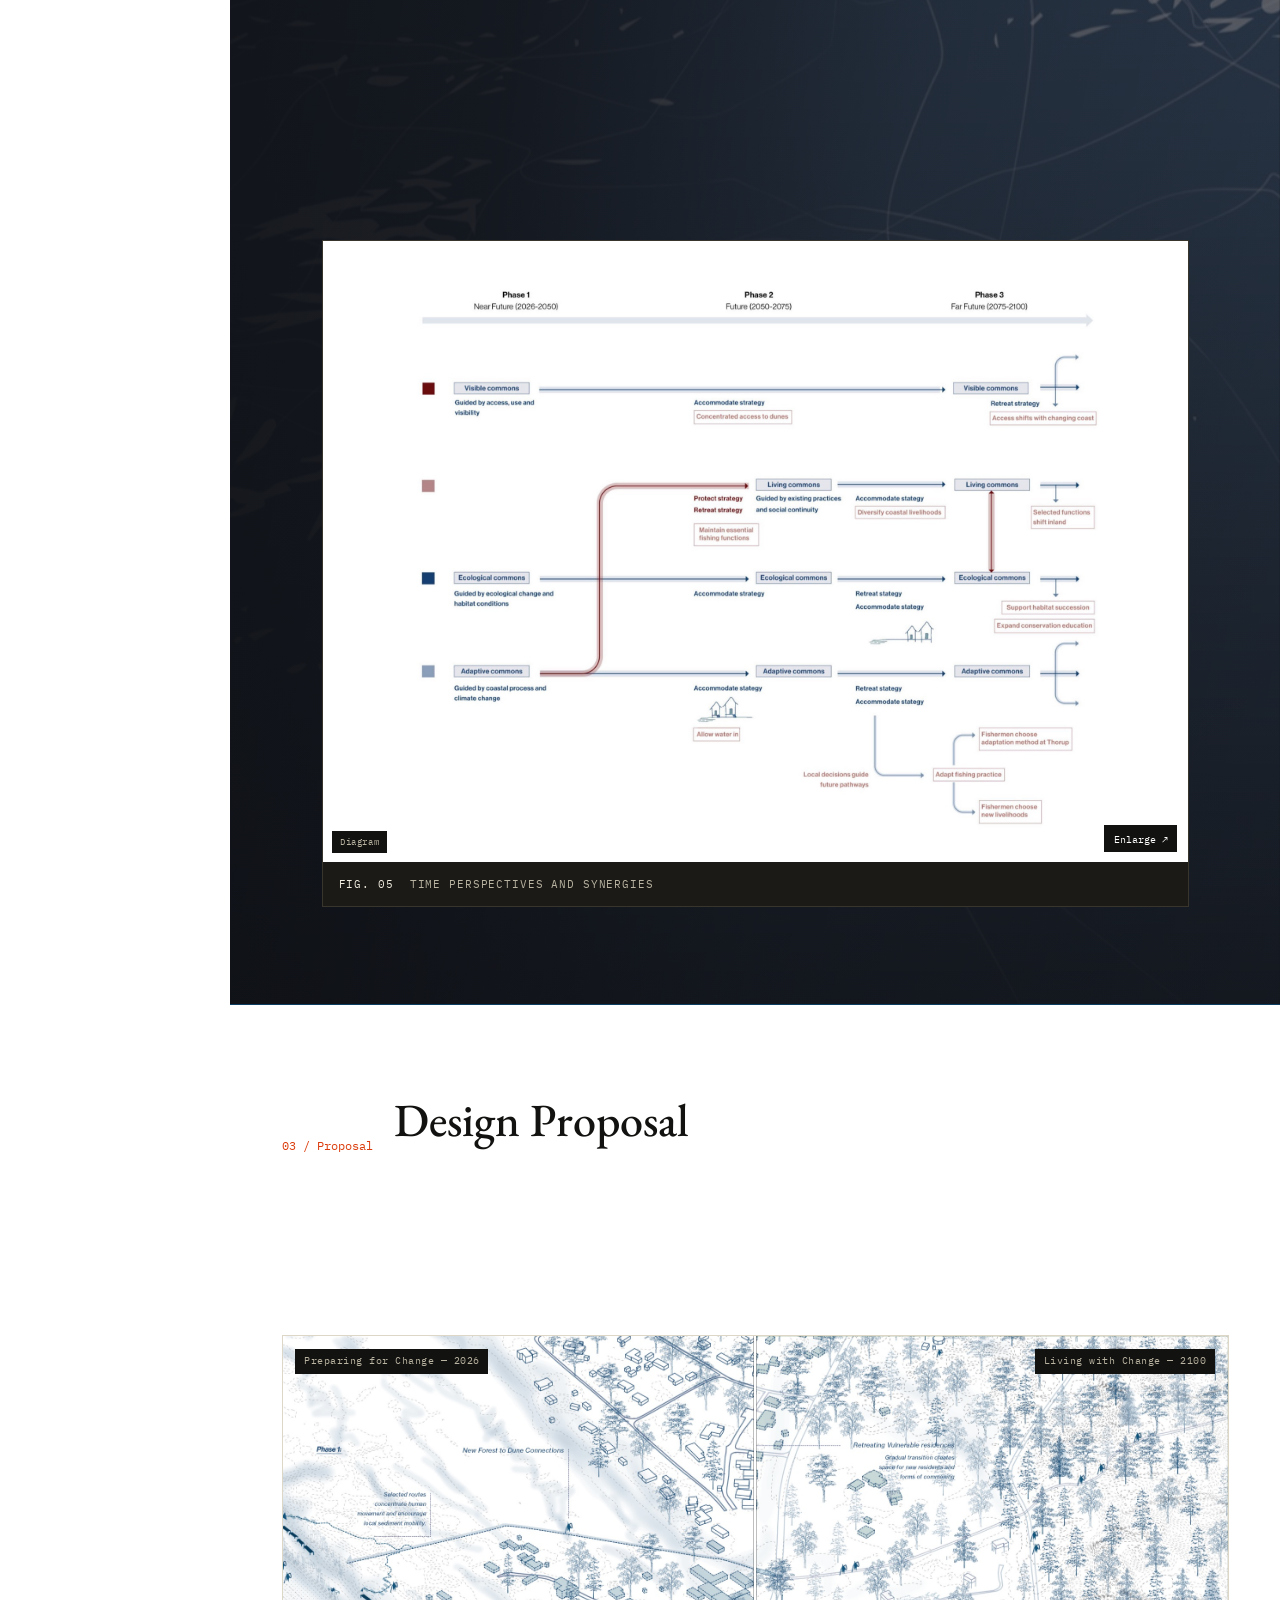
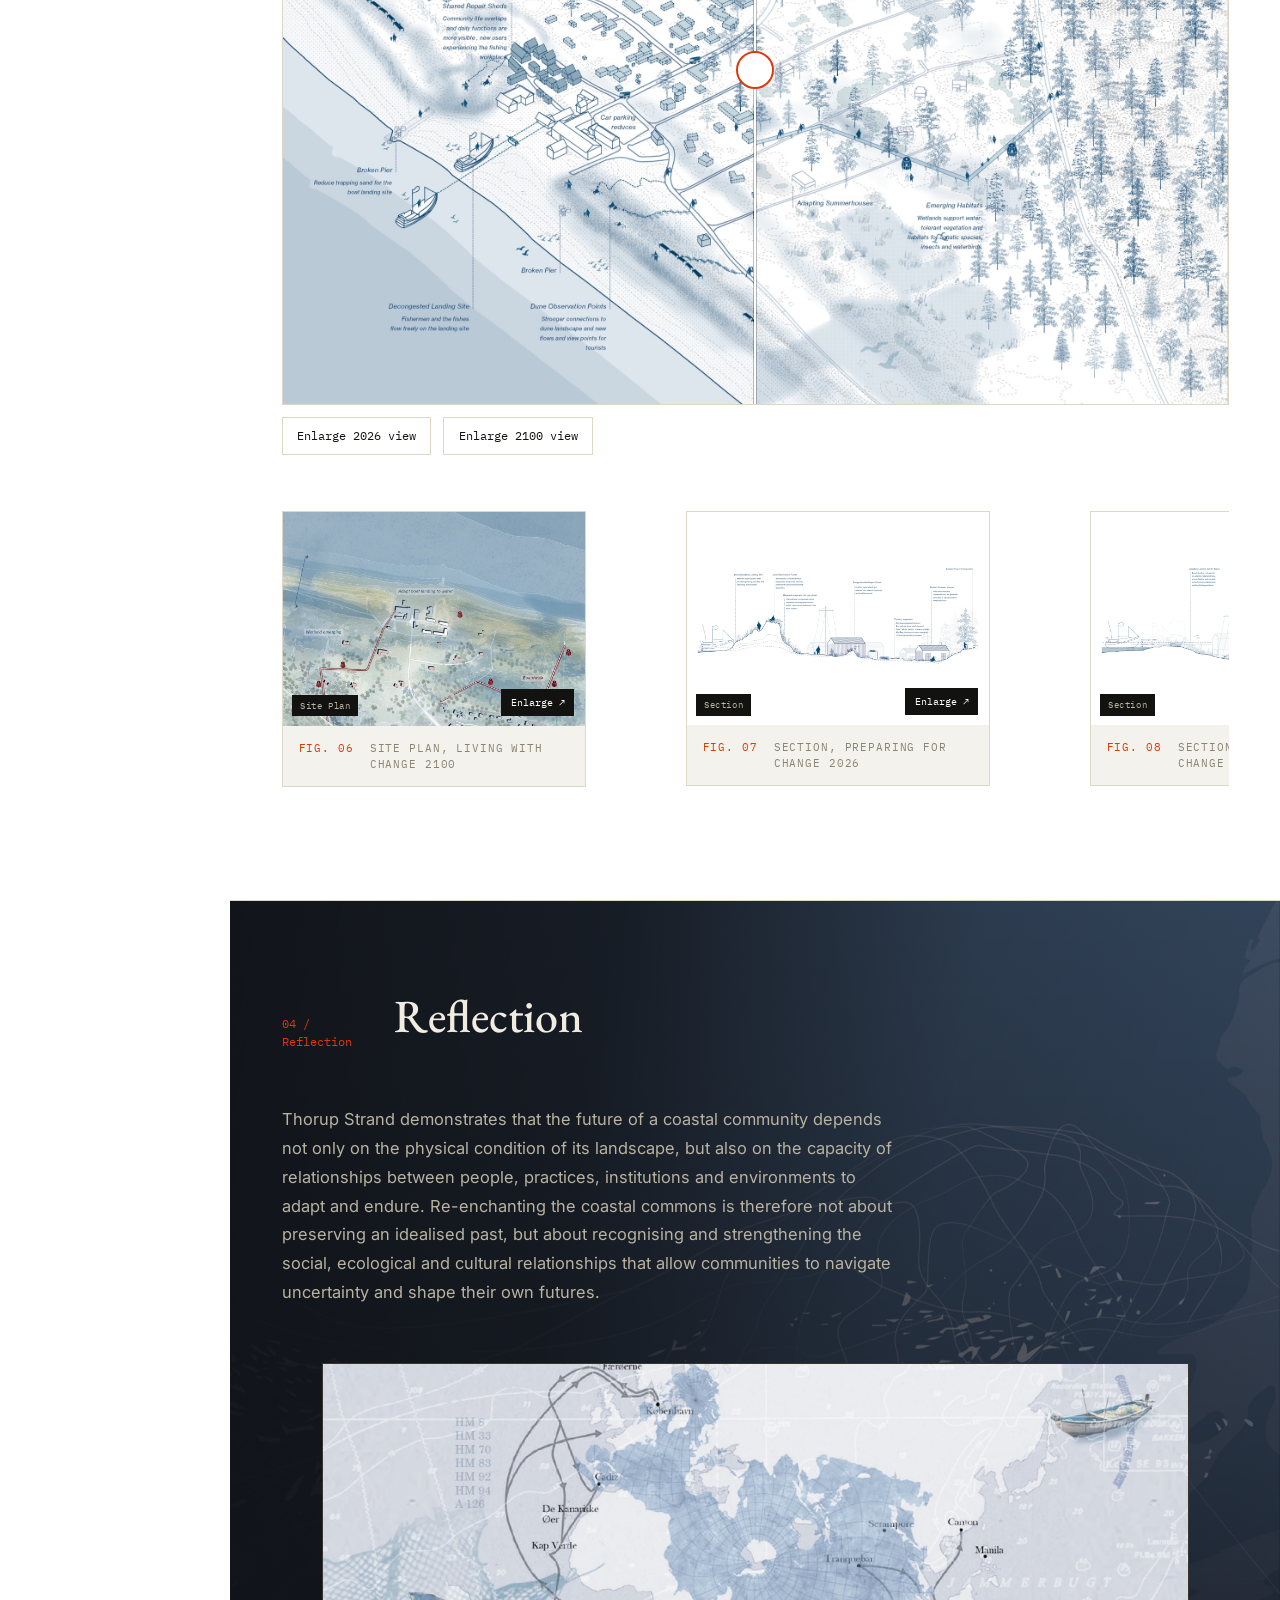
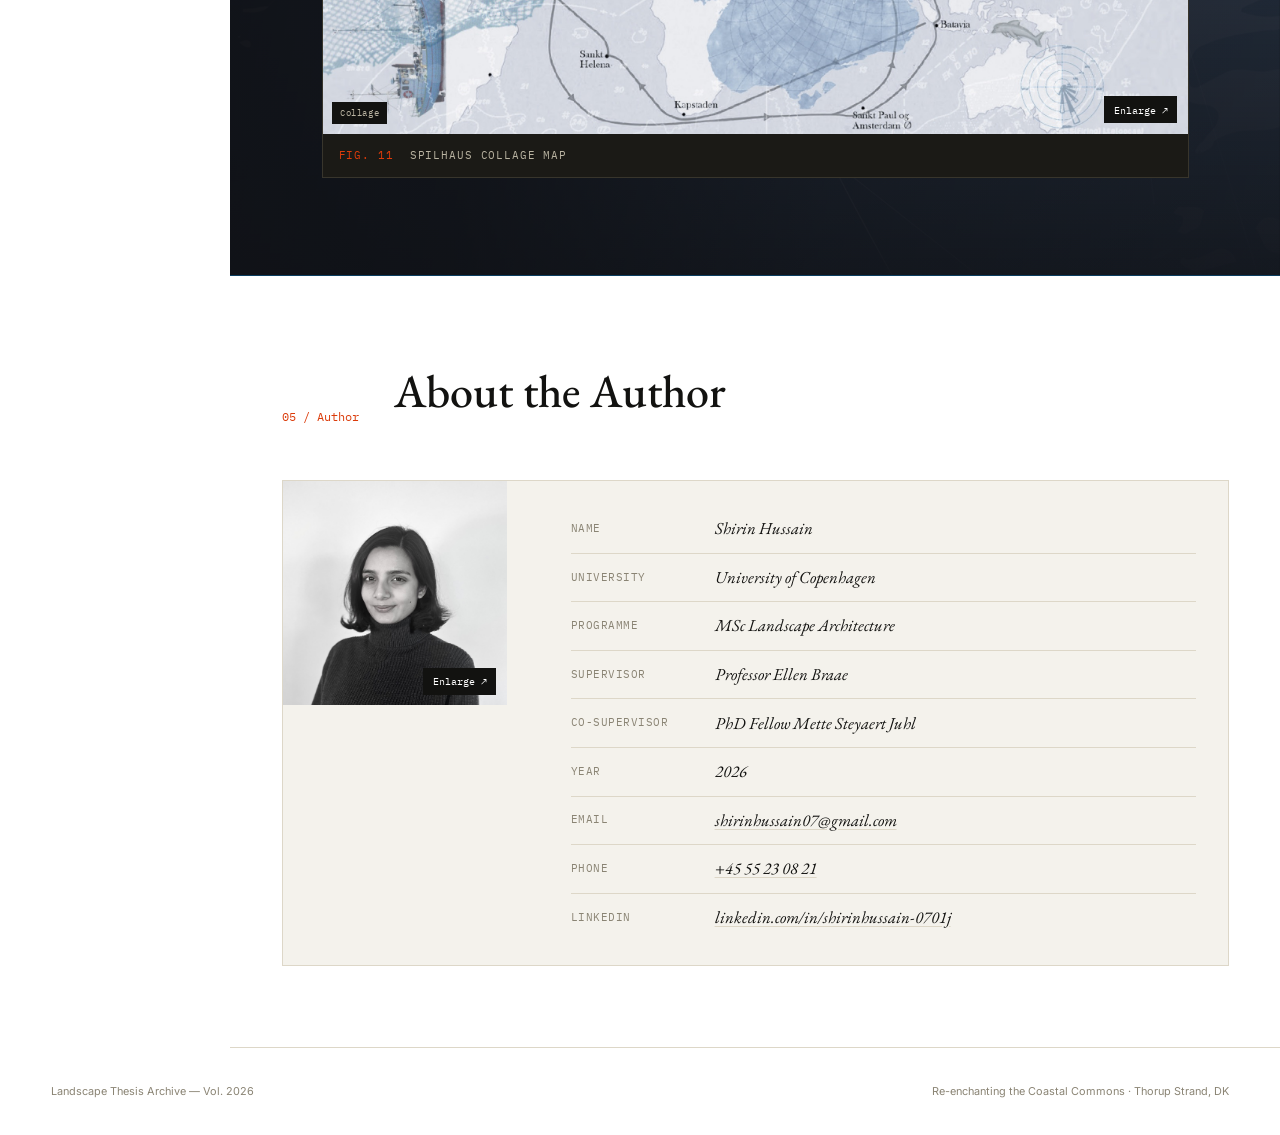
==== commit e9f92882: "Make enlarged images directly clickable to toggle zoom" ====
--- a/shirin-hussain.html
+++ b/shirin-hussain.html
@@ -8,7 +8,7 @@
 <link rel="preconnect" href="https://fonts.googleapis.com">
 <link rel="preconnect" href="https://fonts.gstatic.com" crossorigin>
 <link href="https://fonts.googleapis.com/css2?family=EB+Garamond:ital,wght@0,400;0,500;1,500&family=Inter:wght@400;500;600&family=IBM+Plex+Mono:wght@400;500&display=swap" rel="stylesheet">
-<link rel="stylesheet" href="css/style.css?v=4">
+<link rel="stylesheet" href="css/style.css?v=5">
 <style>
 #concept.on-moss,
 #reflection.on-ink{
@@ -244,6 +244,6 @@
   <span>Re-enchanting the Coastal Commons · Thorup Strand, DK</span>
 </footer>
 
-<script src="js/main.js?v=4"></script>
+<script src="js/main.js?v=5"></script>
 </body>
 </html>
--- a/css/style.css
+++ b/css/style.css
@@ -412,10 +412,10 @@
 .image-viewer::backdrop{background:rgba(0,0,0,.85);}
 .viewer-toolbar{display:flex;justify-content:flex-end;gap:.75rem;flex-shrink:0;}
 .viewer-toolbar button{font: .8rem var(--font-mono);padding:.7rem 1rem;border:1px solid #777;background:#202329;color:#fff;cursor:pointer;}
-.image-viewer button:focus-visible{outline:3px solid #fff;outline-offset:3px;}
+.image-viewer button:focus-visible,.viewer-image:focus-visible{outline:3px solid #fff;outline-offset:3px;}
 .viewer-stage{flex:1;min-height:0;overflow:auto;display:flex;align-items:center;justify-content:center;}
-.viewer-image{display:block;width:auto;height:auto;max-width:100%;max-height:100%;object-fit:contain;}
+.viewer-image{display:block;width:auto;height:auto;max-width:100%;max-height:100%;object-fit:contain;cursor:zoom-in;}
 .viewer-stage.is-zoomed{display:block;}
-.viewer-stage.is-zoomed .viewer-image{max-width:none;max-height:none;margin:0 auto;}
+.viewer-stage.is-zoomed .viewer-image{max-width:none;max-height:none;margin:0 auto;cursor:zoom-out;}
 .viewer-caption{flex-shrink:0;text-align:center;font: .75rem/1.5 var(--font-mono);margin:0;max-height:20vh;overflow:auto;}
 @media(max-width:520px){.image-viewer{padding:.65rem;}.viewer-toolbar button{font-size:.7rem;padding:.65rem;}}
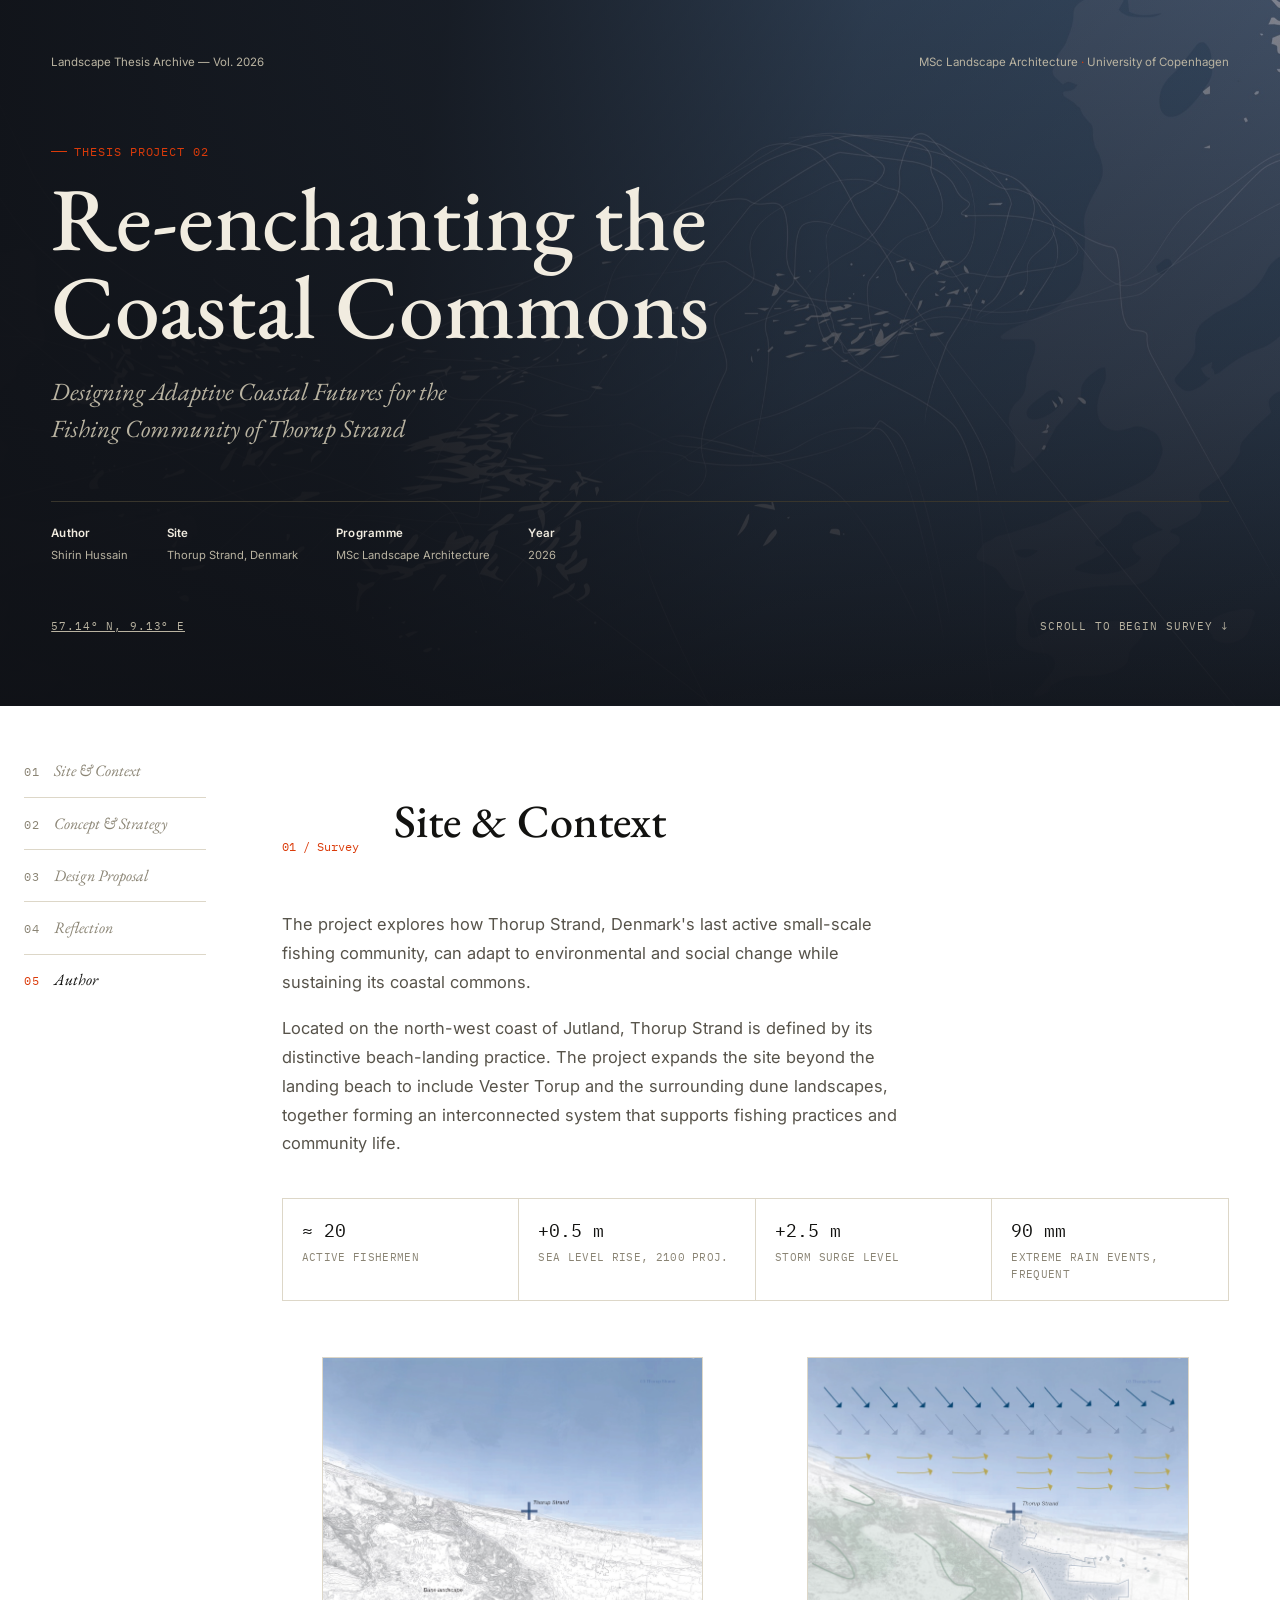
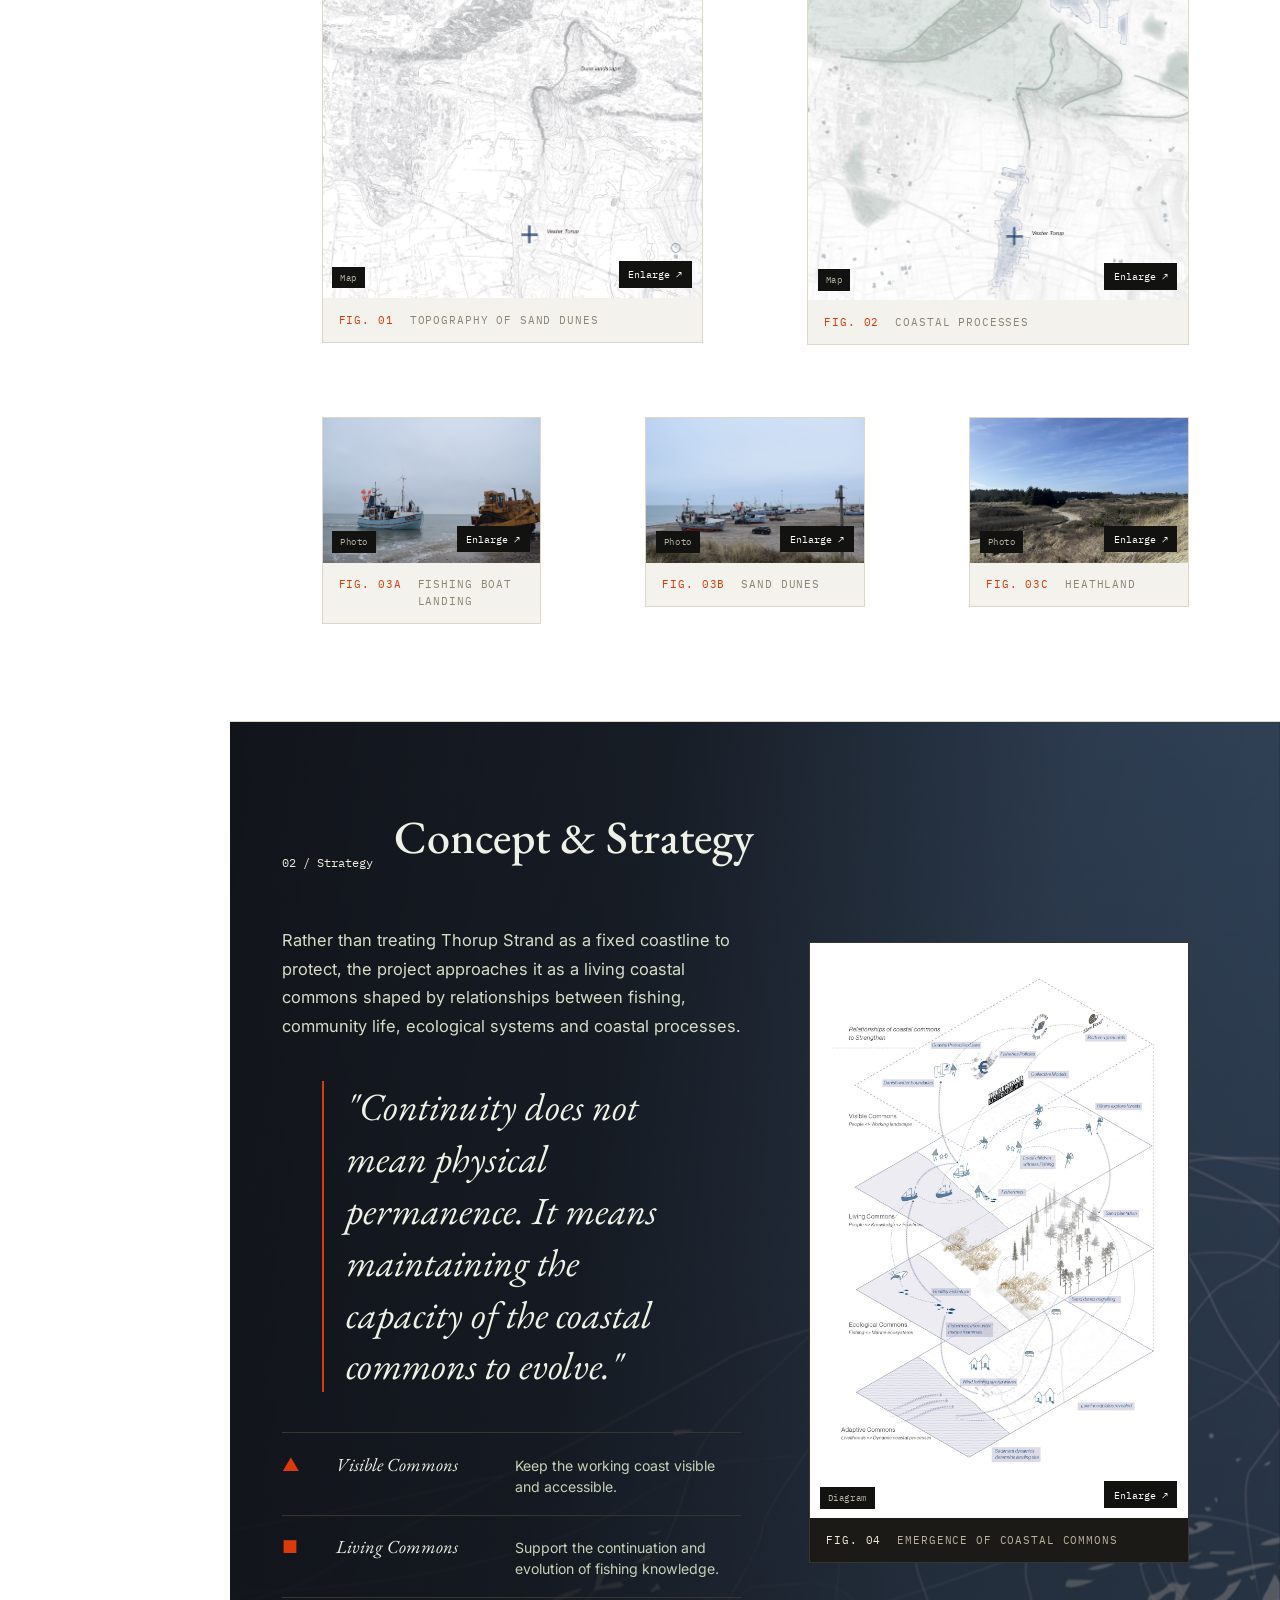
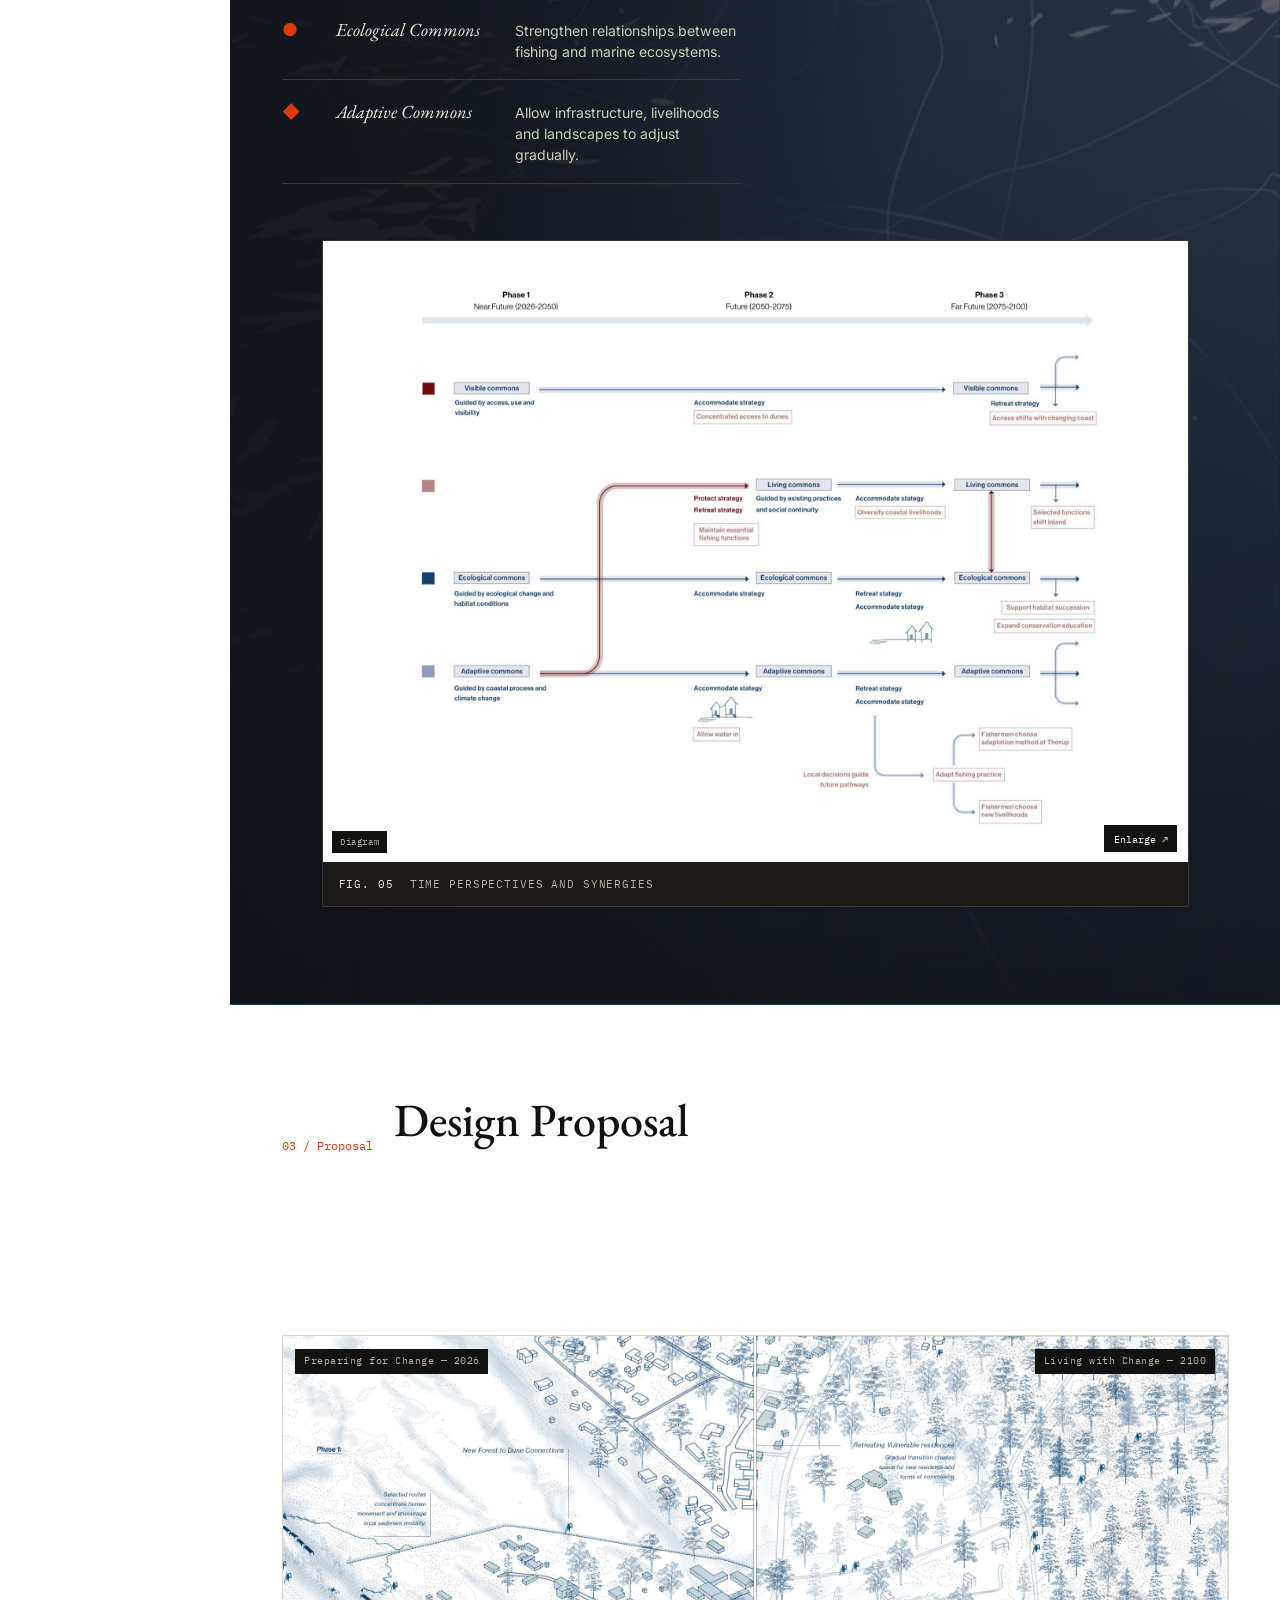
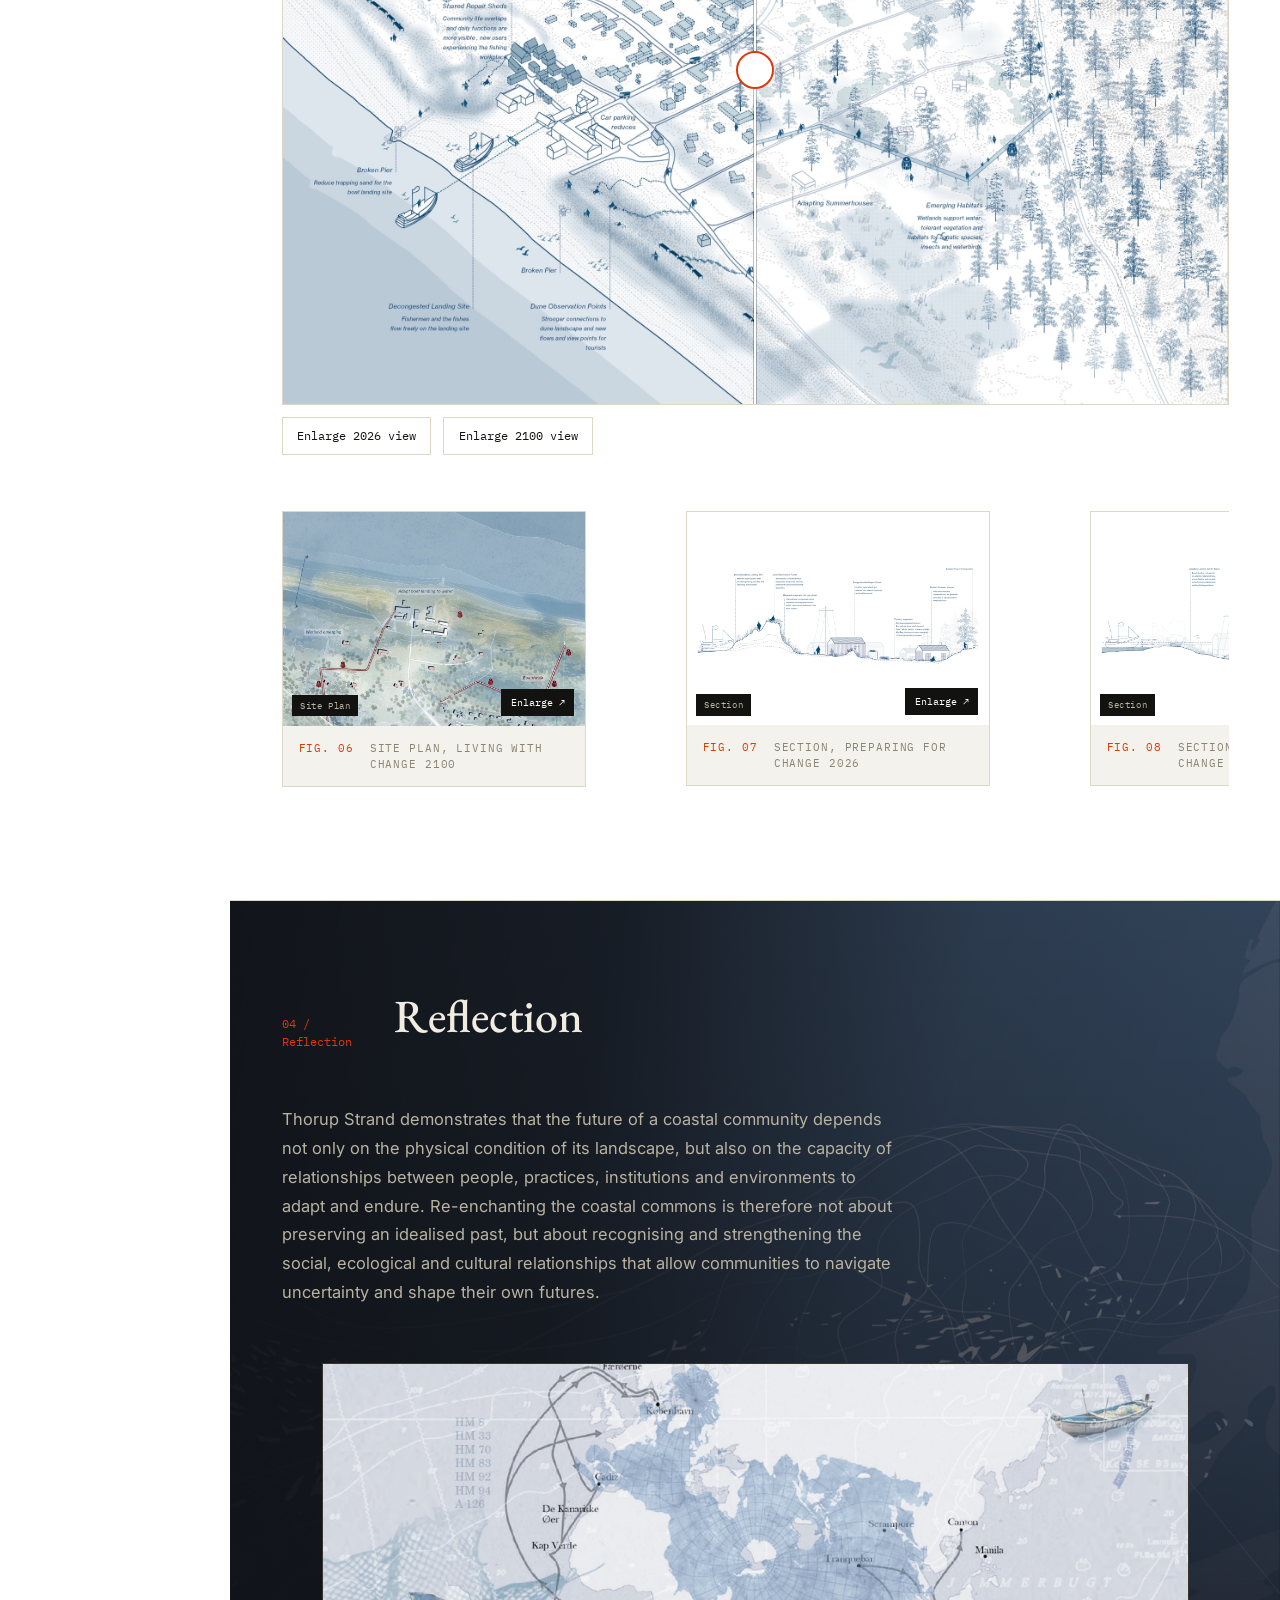
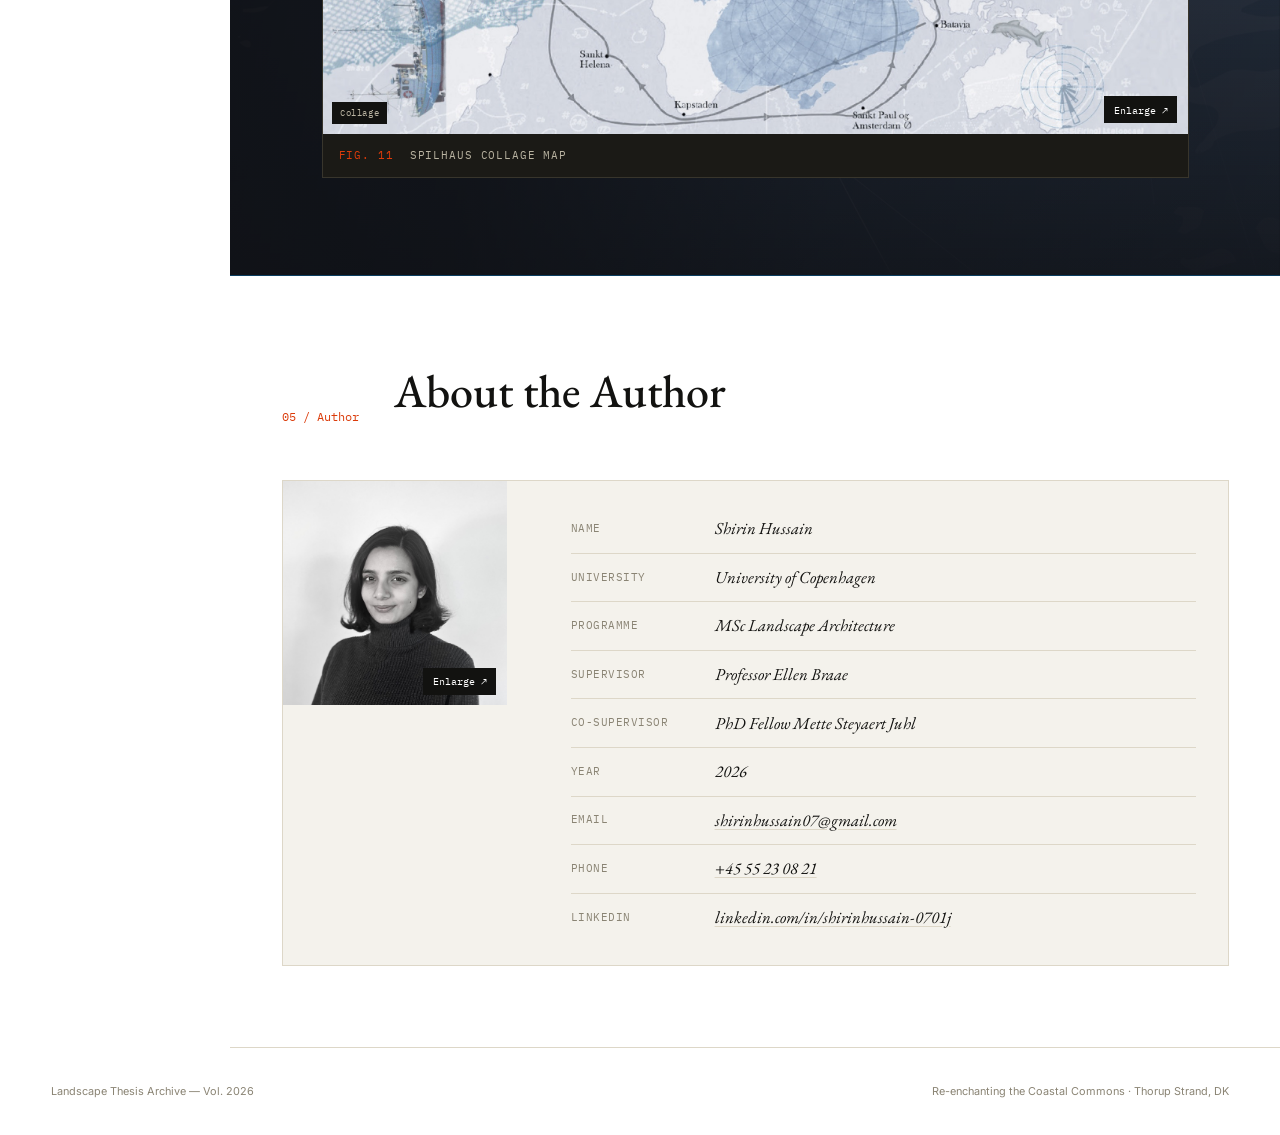
==== commit 420a2504: "Update site coordinates and link to Google Maps" ====
--- a/shirin-hussain.html
+++ b/shirin-hussain.html
@@ -43,7 +43,7 @@
     </div>
 
     <div class="hero-coords mono">
-      <span>57.09° N, 9.20° E</span>
+      <a href="https://www.google.com/maps?q=57.14,9.13" target="_blank" rel="noopener noreferrer" aria-label="View 57.14 degrees North, 9.13 degrees East on Google Maps" title="Open in Google Maps">57.14° N, 9.13° E</a>
       <span class="scroll-cue">Scroll to begin survey ↓</span>
     </div>
   </div>
